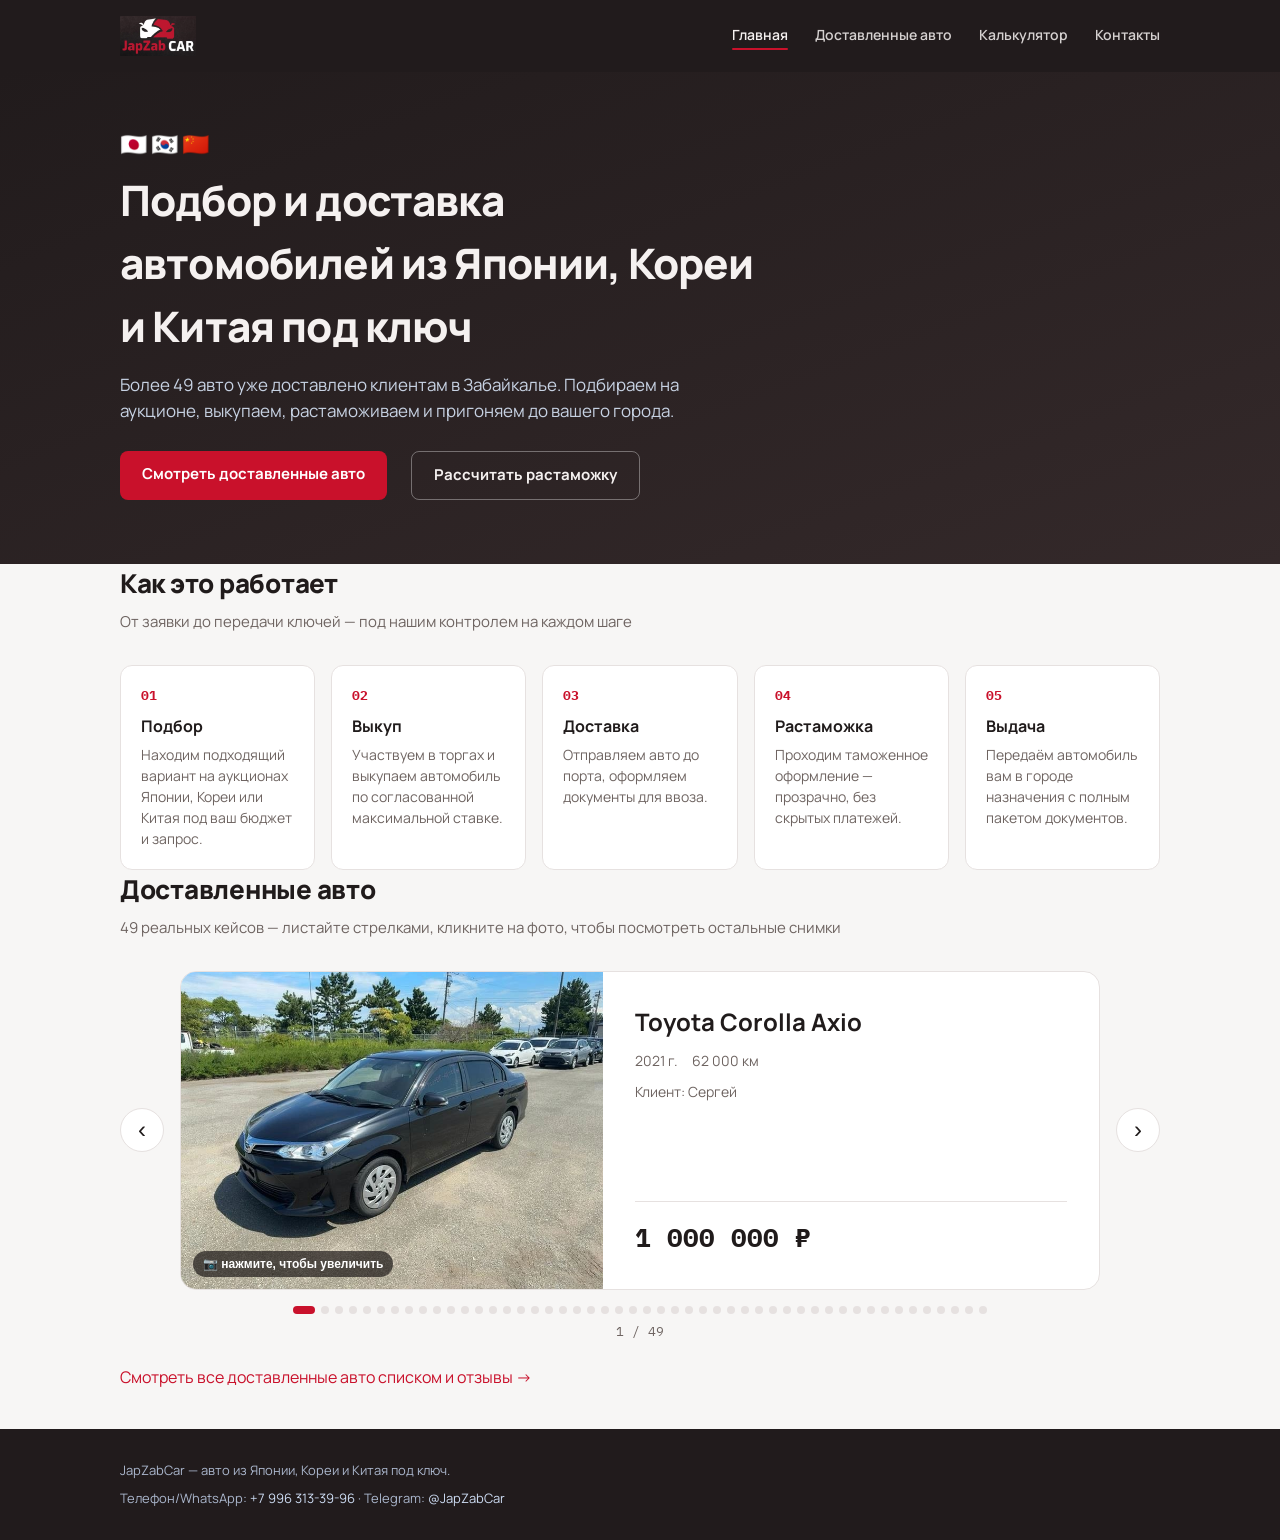
==== index.html @ b4a75158 "Шапка: sticky с тенью при скролле, анимированное подчёркивание пунктов меню Шапка раньше сливалась с" ====
<!DOCTYPE html>
<html lang="ru">
<head>
<meta charset="UTF-8">
<meta name="viewport" content="width=device-width, initial-scale=1.0">
<title>JapZabCar — авто из Японии, Кореи, Китая под ключ</title>
<link rel="preconnect" href="https://fonts.googleapis.com"><link href="https://fonts.googleapis.com/css2?family=Manrope:wght@400;600;700;800&family=IBM+Plex+Mono:wght@500;600&display=swap" rel="stylesheet">
<link rel="icon" href="assets/favicon.png" type="image/png">
<link rel="stylesheet" href="assets/css/style.css">

</head>
<body>
<header class="site">
  <div class="container">
    <a href="index.html" class="logo"><img src="assets/logo.png" alt="JapZabCar"></a>
    <nav class="main">
      <a href="index.html" class="active">Главная</a>
      <a href="portfolio.html" >Доставленные авто</a>
      <a href="calculator.html" >Калькулятор</a>
      <a href="contacts.html" >Контакты</a>
    </nav>
  </div>
</header>


<div class="hero">
  <div class="container">
    <div class="hero-flags">🇯🇵 🇰🇷 🇨🇳</div>
    <h1>Подбор и доставка автомобилей из Японии, Кореи и Китая под ключ</h1>
    <p>Более 49 авто уже доставлено клиентам в Забайкалье. Подбираем на аукционе, выкупаем, растаможиваем и пригоняем до вашего города.</p>
    <div class="cta-row">
      <a class="btn btn-primary" href="portfolio.html">Смотреть доставленные авто</a>
      <a class="btn btn-ghost" href="calculator.html">Рассчитать растаможку</a>
    </div>
  </div>
</div>

<section class="container">
  <h2 class="section-title">Как это работает</h2>
  <p class="section-subtitle">От заявки до передачи ключей — под нашим контролем на каждом шаге</p>
  <div class="steps">
    <div class="step"><div class="num">01</div><h3>Подбор</h3><p>Находим подходящий вариант на аукционах Японии, Кореи или Китая под ваш бюджет и запрос.</p></div>
    <div class="step"><div class="num">02</div><h3>Выкуп</h3><p>Участвуем в торгах и выкупаем автомобиль по согласованной максимальной ставке.</p></div>
    <div class="step"><div class="num">03</div><h3>Доставка</h3><p>Отправляем авто до порта, оформляем документы для ввоза.</p></div>
    <div class="step"><div class="num">04</div><h3>Растаможка</h3><p>Проходим таможенное оформление — прозрачно, без скрытых платежей.</p></div>
    <div class="step"><div class="num">05</div><h3>Выдача</h3><p>Передаём автомобиль вам в городе назначения с полным пакетом документов.</p></div>
  </div>
</section>

<section class="container">
  <h2 class="section-title">Доставленные авто</h2>
  <p class="section-subtitle">49 реальных кейсов — листайте стрелками, кликните на фото, чтобы посмотреть остальные снимки</p>
  <div class="carousel" id="carousel">
    <button type="button" class="carousel-arrow carousel-prev" id="carouselPrev" aria-label="Предыдущий автомобиль">&lsaquo;</button>
    <div class="carousel-track" id="carouselTrack">
      <div class="carousel-slide active" data-index="0">
      <button type="button" class="slide-photo" data-gallery='["assets/photos/JapZabCar_2446.jpg"]'>
        <img src="assets/photos/JapZabCar_2446.jpg" alt="Toyota Corolla Axio" loading="lazy">
        <div class="slide-photo-hint">📷 нажмите, чтобы увеличить</div>
      </button>
      <div class="slide-body">
        <h3>Toyota Corolla Axio</h3>
        <div class="slide-specs"><span>2021 г.</span><span>62 000 км</span></div>
        <div class="slide-client">Клиент: Сергей</div>
        <div class="slide-price">1 000 000 ₽</div>
      </div>
    </div><div class="carousel-slide" data-index="1">
      <button type="button" class="slide-photo" data-gallery='["assets/photos/JapZabCar_2437.jpg"]'>
        <img src="assets/photos/JapZabCar_2437.jpg" alt="Suzuki Jimny" loading="lazy">
        <div class="slide-photo-hint">📷 нажмите, чтобы увеличить</div>
      </button>
      <div class="slide-body">
        <h3>Suzuki Jimny</h3>
        <div class="slide-specs"><span>2023 г.</span><span>9 500 км</span></div>
        <div class="slide-client">Клиент: г. Хилок</div>
        <div class="slide-price">1 950 000 ₽</div>
      </div>
    </div><div class="carousel-slide" data-index="2">
      <button type="button" class="slide-photo" data-gallery='["assets/photos/JapZabCar_2427.jpg"]'>
        <img src="assets/photos/JapZabCar_2427.jpg" alt="Mercedes-Benz GLA" loading="lazy">
        <div class="slide-photo-hint">📷 нажмите, чтобы увеличить</div>
      </button>
      <div class="slide-body">
        <h3>Mercedes-Benz GLA</h3>
        <div class="slide-specs"><span>28 000 км</span><span>1600 см³</span></div>
        <div class="slide-client">Клиент: Нина · г. Чита</div>
        <div class="slide-price">1 330 000 ₽</div>
      </div>
    </div><div class="carousel-slide" data-index="3">
      <button type="button" class="slide-photo" data-gallery='["assets/photos/JapZabCar_2404.jpg"]'>
        <img src="assets/photos/JapZabCar_2404.jpg" alt="Suzuki Jimny" loading="lazy">
        <div class="slide-photo-hint">📷 нажмите, чтобы увеличить</div>
      </button>
      <div class="slide-body">
        <h3>Suzuki Jimny</h3>
        <div class="slide-specs"><span>2023 г.</span><span>17 000 км</span></div>
        <div class="slide-client">Клиент: Александр · г. Чита</div>
        <div class="slide-price">1 230 000 ₽</div>
      </div>
    </div><div class="carousel-slide" data-index="4">
      <button type="button" class="slide-photo" data-gallery='["assets/photos/JapZabCar_2398.jpg"]'>
        <img src="assets/photos/JapZabCar_2398.jpg" alt="Toyota Probox" loading="lazy">
        <div class="slide-photo-hint">📷 нажмите, чтобы увеличить</div>
      </button>
      <div class="slide-body">
        <h3>Toyota Probox</h3>
        <div class="slide-specs"><span>2023 г.</span><span>22 000 км</span></div>
        <div class="slide-client">Клиент: Татьяна · г. Чита</div>
        <div class="slide-price">1 280 000 ₽</div>
      </div>
    </div><div class="carousel-slide" data-index="5">
      <button type="button" class="slide-photo" data-gallery='["assets/photos/JapZabCar_2392.jpg"]'>
        <img src="assets/photos/JapZabCar_2392.jpg" alt="Honda Freed Hybrid" loading="lazy">
        <div class="slide-photo-hint">📷 нажмите, чтобы увеличить</div>
      </button>
      <div class="slide-body">
        <h3>Honda Freed Hybrid</h3>
        <div class="slide-specs"><span>111 000 км</span></div>
        <div class="slide-client">Клиент: Юрий · г. Чита</div>
        <div class="slide-price">830 000 ₽</div>
      </div>
    </div><div class="carousel-slide" data-index="6">
      <button type="button" class="slide-photo" data-gallery='["assets/photos/JapZabCar_2388.jpg"]'>
        <img src="assets/photos/JapZabCar_2388.jpg" alt="Suzuki Jimny" loading="lazy">
        <div class="slide-photo-hint">📷 нажмите, чтобы увеличить</div>
      </button>
      <div class="slide-body">
        <h3>Suzuki Jimny</h3>
        <div class="slide-specs"><span>2018 г.</span><span>38 000 км</span></div>
        <div class="slide-client">Клиент: г. Чита</div>
        <div class="slide-price">1 100 000 ₽</div>
      </div>
    </div><div class="carousel-slide" data-index="7">
      <button type="button" class="slide-photo" data-gallery='["assets/photos/JapZabCar_2382.jpg"]'>
        <img src="assets/photos/JapZabCar_2382.jpg" alt="Honda Freed Spike" loading="lazy">
        <div class="slide-photo-hint">📷 нажмите, чтобы увеличить</div>
      </button>
      <div class="slide-body">
        <h3>Honda Freed Spike</h3>
        <div class="slide-specs"><span>94 000 км</span></div>
        <div class="slide-client">Клиент: Татьяна · г. Чита</div>
        <div class="slide-price">850 000 ₽</div>
      </div>
    </div><div class="carousel-slide" data-index="8">
      <button type="button" class="slide-photo" data-gallery='["assets/photos/JapZabCar_2366.jpg"]'>
        <img src="assets/photos/JapZabCar_2366.jpg" alt="Suzuki Jimny" loading="lazy">
        <div class="slide-photo-hint">📷 нажмите, чтобы увеличить</div>
      </button>
      <div class="slide-body">
        <h3>Suzuki Jimny</h3>
        <div class="slide-specs"><span>2018 г.</span><span>38 000 км</span></div>
        <div class="slide-client">Клиент: г. Чита</div>
        <div class="slide-price">1 100 000 ₽</div>
      </div>
    </div><div class="carousel-slide" data-index="9">
      <button type="button" class="slide-photo" data-gallery='["assets/photos/JapZabCar_2336.jpg"]'>
        <img src="assets/photos/JapZabCar_2336.jpg" alt="Suzuki Jimny" loading="lazy">
        <div class="slide-photo-hint">📷 нажмите, чтобы увеличить</div>
      </button>
      <div class="slide-body">
        <h3>Suzuki Jimny</h3>
        <div class="slide-specs"><span>2010 г.</span><span>65 000 км</span></div>
        <div class="slide-client">Клиент: Максим · г. Чита</div>
        <div class="slide-price">700 000 ₽</div>
      </div>
    </div><div class="carousel-slide" data-index="10">
      <button type="button" class="slide-photo" data-gallery='["assets/photos/JapZabCar_2318.jpg"]'>
        <img src="assets/photos/JapZabCar_2318.jpg" alt="Toyota Passo" loading="lazy">
        <div class="slide-photo-hint">📷 нажмите, чтобы увеличить</div>
      </button>
      <div class="slide-body">
        <h3>Toyota Passo</h3>
        <div class="slide-specs"><span>2022 г.</span><span>4 211 км</span></div>
        <div class="slide-client">Клиент: Алексей · г. Чита</div>
        <div class="slide-price">800 000 ₽</div>
      </div>
    </div><div class="carousel-slide" data-index="11">
      <button type="button" class="slide-photo" data-gallery='["assets/photos/JapZabCar_2289.jpg"]'>
        <img src="assets/photos/JapZabCar_2289.jpg" alt="Suzuki Jimny Sierra" loading="lazy">
        <div class="slide-photo-hint">📷 нажмите, чтобы увеличить</div>
      </button>
      <div class="slide-body">
        <h3>Suzuki Jimny Sierra</h3>
        <div class="slide-specs"><span>2020 г.</span><span>38 000 км</span></div>
        <div class="slide-client">Клиент: Сергей · г. Могоча</div>
        <div class="slide-price">1 630 000 ₽</div>
      </div>
    </div><div class="carousel-slide" data-index="12">
      <button type="button" class="slide-photo" data-gallery='["assets/photos/gallery/JapZabCar_2277_g0.jpg", "assets/photos/gallery/JapZabCar_2277_g1.jpg", "assets/photos/gallery/JapZabCar_2277_g2.jpg", "assets/photos/gallery/JapZabCar_2277_g3.jpg", "assets/photos/gallery/JapZabCar_2277_g4.jpg"]'>
        <img src="assets/photos/gallery/JapZabCar_2277_g0.jpg" alt="Honda WR-V" loading="lazy">
        <div class="slide-photo-hint">📷 5 фото &mdash; нажмите, чтобы посмотреть</div>
      </button>
      <div class="slide-body">
        <h3>Honda WR-V</h3>
        <div class="slide-specs"><span>2024 г.</span><span>18 000 км</span></div>
        <div class="slide-client">Клиент: Яна · г. Чита</div>
        <div class="slide-price">1 780 000 ₽</div>
      </div>
    </div><div class="carousel-slide" data-index="13">
      <button type="button" class="slide-photo" data-gallery='["assets/photos/gallery/JapZabCar_2267_g0.jpg", "assets/photos/gallery/JapZabCar_2267_g1.jpg", "assets/photos/gallery/JapZabCar_2267_g2.jpg", "assets/photos/gallery/JapZabCar_2267_g3.jpg", "assets/photos/gallery/JapZabCar_2267_g4.jpg", "assets/photos/gallery/JapZabCar_2267_g5.jpg"]'>
        <img src="assets/photos/gallery/JapZabCar_2267_g0.jpg" alt="Volkswagen T-Cross" loading="lazy">
        <div class="slide-photo-hint">📷 6 фото &mdash; нажмите, чтобы посмотреть</div>
      </button>
      <div class="slide-body">
        <h3>Volkswagen T-Cross</h3>
        <div class="slide-specs"></div>
        <div class="slide-client">Клиент: Наталья · г. Чита</div>
        <div class="slide-price">1 180 000 ₽</div>
      </div>
    </div><div class="carousel-slide" data-index="14">
      <button type="button" class="slide-photo" data-gallery='["assets/photos/gallery/JapZabCar_2260_g0.jpg", "assets/photos/gallery/JapZabCar_2260_g1.jpg", "assets/photos/gallery/JapZabCar_2260_g2.jpg", "assets/photos/gallery/JapZabCar_2260_g3.jpg", "assets/photos/gallery/JapZabCar_2260_g4.jpg", "assets/photos/gallery/JapZabCar_2260_g5.jpg"]'>
        <img src="assets/photos/gallery/JapZabCar_2260_g0.jpg" alt="Honda Freed" loading="lazy">
        <div class="slide-photo-hint">📷 6 фото &mdash; нажмите, чтобы посмотреть</div>
      </button>
      <div class="slide-body">
        <h3>Honda Freed</h3>
        <div class="slide-specs"><span>105 000 км</span></div>
        <div class="slide-client">Клиент: Валерий · г. Чита</div>
        <div class="slide-price">805 000 ₽</div>
      </div>
    </div><div class="carousel-slide" data-index="15">
      <button type="button" class="slide-photo" data-gallery='["assets/photos/gallery/JapZabCar_2255_g0.jpg", "assets/photos/gallery/JapZabCar_2255_g1.jpg", "assets/photos/gallery/JapZabCar_2255_g2.jpg", "assets/photos/gallery/JapZabCar_2255_g3.jpg", "assets/photos/gallery/JapZabCar_2255_g4.jpg"]'>
        <img src="assets/photos/gallery/JapZabCar_2255_g0.jpg" alt="Honda Freed Hybrid" loading="lazy">
        <div class="slide-photo-hint">📷 5 фото &mdash; нажмите, чтобы посмотреть</div>
      </button>
      <div class="slide-body">
        <h3>Honda Freed Hybrid</h3>
        <div class="slide-specs"><span>78 000 км</span></div>
        <div class="slide-client">Клиент: Фирдавс · г. Чита</div>
        <div class="slide-price">830 000 ₽</div>
      </div>
    </div><div class="carousel-slide" data-index="16">
      <button type="button" class="slide-photo" data-gallery='["assets/photos/JapZabCar_2245.jpg"]'>
        <img src="assets/photos/JapZabCar_2245.jpg" alt="Mercedes-Benz C-Class" loading="lazy">
        <div class="slide-photo-hint">📷 нажмите, чтобы увеличить</div>
      </button>
      <div class="slide-body">
        <h3>Mercedes-Benz C-Class</h3>
        <div class="slide-specs"></div>
        <div class="slide-client">Клиент: Татьяна · г. Чита</div>
        <div class="slide-price">1 700 000 ₽</div>
      </div>
    </div><div class="carousel-slide" data-index="17">
      <button type="button" class="slide-photo" data-gallery='["assets/photos/JapZabCar_2217.jpg"]'>
        <img src="assets/photos/JapZabCar_2217.jpg" alt="Toyota Yaris Cross" loading="lazy">
        <div class="slide-photo-hint">📷 нажмите, чтобы увеличить</div>
      </button>
      <div class="slide-body">
        <h3>Toyota Yaris Cross</h3>
        <div class="slide-specs"><span>48 000 км</span></div>
        <div class="slide-client">Клиент: Роман · г. Нерчинск</div>
        <div class="slide-price">1 385 000 ₽</div>
      </div>
    </div><div class="carousel-slide" data-index="18">
      <button type="button" class="slide-photo" data-gallery='["assets/photos/gallery/JapZabCar_2203_g0.jpg", "assets/photos/gallery/JapZabCar_2203_g1.jpg", "assets/photos/gallery/JapZabCar_2203_g2.jpg", "assets/photos/gallery/JapZabCar_2203_g3.jpg", "assets/photos/gallery/JapZabCar_2203_g4.jpg", "assets/photos/gallery/JapZabCar_2203_g5.jpg", "assets/photos/gallery/JapZabCar_2203_g6.jpg", "assets/photos/gallery/JapZabCar_2203_g7.jpg", "assets/photos/gallery/JapZabCar_2203_g8.jpg", "assets/photos/gallery/JapZabCar_2203_g9.jpg"]'>
        <img src="assets/photos/gallery/JapZabCar_2203_g0.jpg" alt="Nissan AD" loading="lazy">
        <div class="slide-photo-hint">📷 10 фото &mdash; нажмите, чтобы посмотреть</div>
      </button>
      <div class="slide-body">
        <h3>Nissan AD</h3>
        <div class="slide-specs"><span>2007 г.</span><span>39 000 км</span></div>
        <div class="slide-client">Клиент: Татьяна · г. Шерлова Гора</div>
        <div class="slide-price">610 000 ₽</div>
      </div>
    </div><div class="carousel-slide" data-index="19">
      <button type="button" class="slide-photo" data-gallery='["assets/photos/gallery/JapZabCar_2193_g0.jpg", "assets/photos/gallery/JapZabCar_2193_g1.jpg", "assets/photos/gallery/JapZabCar_2193_g2.jpg", "assets/photos/gallery/JapZabCar_2193_g3.jpg", "assets/photos/gallery/JapZabCar_2193_g4.jpg", "assets/photos/gallery/JapZabCar_2193_g5.jpg", "assets/photos/gallery/JapZabCar_2193_g6.jpg", "assets/photos/gallery/JapZabCar_2193_g7.jpg", "assets/photos/gallery/JapZabCar_2193_g8.jpg"]'>
        <img src="assets/photos/gallery/JapZabCar_2193_g0.jpg" alt="Mitsubishi Eclipse Cross" loading="lazy">
        <div class="slide-photo-hint">📷 9 фото &mdash; нажмите, чтобы посмотреть</div>
      </button>
      <div class="slide-body">
        <h3>Mitsubishi Eclipse Cross</h3>
        <div class="slide-specs"><span>2018 г.</span><span>41 000 км</span></div>
        <div class="slide-client">Клиент: Олег · г. Курорт-Дарасун</div>
        <div class="slide-price">2 083 000 ₽</div>
      </div>
    </div><div class="carousel-slide" data-index="20">
      <button type="button" class="slide-photo" data-gallery='["assets/photos/JapZabCar_2186.jpg"]'>
        <img src="assets/photos/JapZabCar_2186.jpg" alt="Toyota Corolla Fielder" loading="lazy">
        <div class="slide-photo-hint">📷 нажмите, чтобы увеличить</div>
      </button>
      <div class="slide-body">
        <h3>Toyota Corolla Fielder</h3>
        <div class="slide-specs"><span>82 000 км</span></div>
        
        <div class="slide-price">805 000 ₽</div>
      </div>
    </div><div class="carousel-slide" data-index="21">
      <button type="button" class="slide-photo" data-gallery='["assets/photos/gallery/JapZabCar_2146_g0.jpg", "assets/photos/gallery/JapZabCar_2146_g1.jpg", "assets/photos/gallery/JapZabCar_2146_g2.jpg", "assets/photos/gallery/JapZabCar_2146_g3.jpg", "assets/photos/gallery/JapZabCar_2146_g4.jpg", "assets/photos/gallery/JapZabCar_2146_g5.jpg", "assets/photos/gallery/JapZabCar_2146_g6.jpg", "assets/photos/gallery/JapZabCar_2146_g7.jpg", "assets/photos/gallery/JapZabCar_2146_g8.jpg"]'>
        <img src="assets/photos/gallery/JapZabCar_2146_g0.jpg" alt="Suzuki Jimny Sierra" loading="lazy">
        <div class="slide-photo-hint">📷 9 фото &mdash; нажмите, чтобы посмотреть</div>
      </button>
      <div class="slide-body">
        <h3>Suzuki Jimny Sierra</h3>
        <div class="slide-specs"><span>2023 г.</span><span>26 000 км</span></div>
        <div class="slide-client">Клиент: Виталий · г. Чита</div>
        <div class="slide-price">1 668 000 ₽</div>
      </div>
    </div><div class="carousel-slide" data-index="22">
      <button type="button" class="slide-photo" data-gallery='["assets/photos/gallery/JapZabCar_2138_g0.jpg", "assets/photos/gallery/JapZabCar_2138_g1.jpg", "assets/photos/gallery/JapZabCar_2138_g2.jpg", "assets/photos/gallery/JapZabCar_2138_g3.jpg", "assets/photos/gallery/JapZabCar_2138_g4.jpg", "assets/photos/gallery/JapZabCar_2138_g5.jpg", "assets/photos/gallery/JapZabCar_2138_g6.jpg"]'>
        <img src="assets/photos/gallery/JapZabCar_2138_g0.jpg" alt="Honda Vezel" loading="lazy">
        <div class="slide-photo-hint">📷 7 фото &mdash; нажмите, чтобы посмотреть</div>
      </button>
      <div class="slide-body">
        <h3>Honda Vezel</h3>
        <div class="slide-specs"><span>2022 г.</span><span>65 000 км</span></div>
        <div class="slide-client">Клиент: Мария · г. Чита</div>
        <div class="slide-price">1 720 000 ₽</div>
      </div>
    </div><div class="carousel-slide" data-index="23">
      <button type="button" class="slide-photo" data-gallery='["assets/photos/JapZabCar_2097.jpg"]'>
        <img src="assets/photos/JapZabCar_2097.jpg" alt="Toyota Passo" loading="lazy">
        <div class="slide-photo-hint">📷 нажмите, чтобы увеличить</div>
      </button>
      <div class="slide-body">
        <h3>Toyota Passo</h3>
        <div class="slide-specs"><span>2013 г.</span><span>115 000 км</span></div>
        <div class="slide-client">Клиент: Василий · г. Чита</div>
        <div class="slide-price">490 000 ₽</div>
      </div>
    </div><div class="carousel-slide" data-index="24">
      <button type="button" class="slide-photo" data-gallery='["assets/photos/JapZabCar_2056.jpg"]'>
        <img src="assets/photos/JapZabCar_2056.jpg" alt="Toyota Yaris" loading="lazy">
        <div class="slide-photo-hint">📷 нажмите, чтобы увеличить</div>
      </button>
      <div class="slide-body">
        <h3>Toyota Yaris</h3>
        <div class="slide-specs"><span>2021 г.</span><span>10 000 км</span></div>
        <div class="slide-client">Клиент: Надежда</div>
        <div class="slide-price">890 000 ₽</div>
      </div>
    </div><div class="carousel-slide" data-index="25">
      <button type="button" class="slide-photo" data-gallery='["assets/photos/JapZabCar_2048.jpg"]'>
        <img src="assets/photos/JapZabCar_2048.jpg" alt="Suzuki Jimny" loading="lazy">
        <div class="slide-photo-hint">📷 нажмите, чтобы увеличить</div>
      </button>
      <div class="slide-body">
        <h3>Suzuki Jimny</h3>
        <div class="slide-specs"><span>2007 г.</span><span>115 000 км</span></div>
        <div class="slide-client">Клиент: Фёдор</div>
        <div class="slide-price">530 000 ₽</div>
      </div>
    </div><div class="carousel-slide" data-index="26">
      <button type="button" class="slide-photo" data-gallery='["assets/photos/JapZabCar_2029.jpg"]'>
        <img src="assets/photos/JapZabCar_2029.jpg" alt="Honda Freed Hybrid" loading="lazy">
        <div class="slide-photo-hint">📷 нажмите, чтобы увеличить</div>
      </button>
      <div class="slide-body">
        <h3>Honda Freed Hybrid</h3>
        <div class="slide-specs"><span>2013 г.</span><span>88 000 км</span></div>
        <div class="slide-client">Клиент: Мурод · г. Чита</div>
        <div class="slide-price">781 000 ₽</div>
      </div>
    </div><div class="carousel-slide" data-index="27">
      <button type="button" class="slide-photo" data-gallery='["assets/photos/JapZabCar_1983.jpg"]'>
        <img src="assets/photos/JapZabCar_1983.jpg" alt="Toyota Probox" loading="lazy">
        <div class="slide-photo-hint">📷 нажмите, чтобы увеличить</div>
      </button>
      <div class="slide-body">
        <h3>Toyota Probox</h3>
        <div class="slide-specs"><span>2023 г.</span><span>46 000 км</span></div>
        <div class="slide-client">Клиент: Татьяна · г. Чита</div>
        <div class="slide-price">1 300 000 ₽</div>
      </div>
    </div><div class="carousel-slide" data-index="28">
      <button type="button" class="slide-photo" data-gallery='["assets/photos/JapZabCar_1885.jpg"]'>
        <img src="assets/photos/JapZabCar_1885.jpg" alt="Mitsubishi Pajero Mini" loading="lazy">
        <div class="slide-photo-hint">📷 нажмите, чтобы увеличить</div>
      </button>
      <div class="slide-body">
        <h3>Mitsubishi Pajero Mini</h3>
        <div class="slide-specs"><span>2011 г.</span><span>85 000 км</span></div>
        <div class="slide-client">Клиент: Павел · г. Чита</div>
        <div class="slide-price">495 000 ₽</div>
      </div>
    </div><div class="carousel-slide" data-index="29">
      <button type="button" class="slide-photo" data-gallery='["assets/photos/gallery/JapZabCar_1876_g0.jpg", "assets/photos/gallery/JapZabCar_1876_g1.jpg", "assets/photos/gallery/JapZabCar_1876_g2.jpg", "assets/photos/gallery/JapZabCar_1876_g3.jpg", "assets/photos/gallery/JapZabCar_1876_g4.jpg", "assets/photos/gallery/JapZabCar_1876_g5.jpg", "assets/photos/gallery/JapZabCar_1876_g6.jpg"]'>
        <img src="assets/photos/gallery/JapZabCar_1876_g0.jpg" alt="Toyota Yaris Cross" loading="lazy">
        <div class="slide-photo-hint">📷 7 фото &mdash; нажмите, чтобы посмотреть</div>
      </button>
      <div class="slide-body">
        <h3>Toyota Yaris Cross</h3>
        <div class="slide-specs"><span>43 000 км</span></div>
        <div class="slide-client">Клиент: Виталий · г. Чита</div>
        <div class="slide-price">1 560 000 ₽</div>
      </div>
    </div><div class="carousel-slide" data-index="30">
      <button type="button" class="slide-photo" data-gallery='["assets/photos/gallery/JapZabCar_1829_g0.jpg", "assets/photos/gallery/JapZabCar_1829_g1.jpg", "assets/photos/gallery/JapZabCar_1829_g2.jpg", "assets/photos/gallery/JapZabCar_1829_g3.jpg", "assets/photos/gallery/JapZabCar_1829_g4.jpg"]'>
        <img src="assets/photos/gallery/JapZabCar_1829_g0.jpg" alt="Suzuki Jimny" loading="lazy">
        <div class="slide-photo-hint">📷 5 фото &mdash; нажмите, чтобы посмотреть</div>
      </button>
      <div class="slide-body">
        <h3>Suzuki Jimny</h3>
        <div class="slide-specs"><span>2007 г.</span><span>186 000 км</span></div>
        <div class="slide-client">Клиент: Александр</div>
        <div class="slide-price">400 000 ₽</div>
      </div>
    </div><div class="carousel-slide" data-index="31">
      <button type="button" class="slide-photo" data-gallery='["assets/photos/JapZabCar_1792.jpg"]'>
        <img src="assets/photos/JapZabCar_1792.jpg" alt="Honda Vezel" loading="lazy">
        <div class="slide-photo-hint">📷 нажмите, чтобы увеличить</div>
      </button>
      <div class="slide-body">
        <h3>Honda Vezel</h3>
        <div class="slide-specs"><span>75 000 км</span><span>1500 см³</span></div>
        <div class="slide-client">Клиент: Анастасия</div>
        <div class="slide-price">1 200 000 ₽</div>
      </div>
    </div><div class="carousel-slide" data-index="32">
      <button type="button" class="slide-photo" data-gallery='["assets/photos/JapZabCar_1782.jpg"]'>
        <img src="assets/photos/JapZabCar_1782.jpg" alt="Honda Freed" loading="lazy">
        <div class="slide-photo-hint">📷 нажмите, чтобы увеличить</div>
      </button>
      <div class="slide-body">
        <h3>Honda Freed</h3>
        <div class="slide-specs"><span>2012 г.</span><span>75 000 км</span><span>15 см³</span></div>
        <div class="slide-client">Клиент: Николай</div>
        <div class="slide-price">790 000 ₽</div>
      </div>
    </div><div class="carousel-slide" data-index="33">
      <button type="button" class="slide-photo" data-gallery='["assets/photos/JapZabCar_1753.jpg"]'>
        <img src="assets/photos/JapZabCar_1753.jpg" alt="Toyota Yaris" loading="lazy">
        <div class="slide-photo-hint">📷 нажмите, чтобы увеличить</div>
      </button>
      <div class="slide-body">
        <h3>Toyota Yaris</h3>
        <div class="slide-specs"><span>39 000 км</span><span>1500 см³</span></div>
        <div class="slide-client">Клиент: Марина · г. Чита</div>
        <div class="slide-price">1 145 000 ₽</div>
      </div>
    </div><div class="carousel-slide" data-index="34">
      <button type="button" class="slide-photo" data-gallery='["assets/photos/JapZabCar_1741.jpg"]'>
        <img src="assets/photos/JapZabCar_1741.jpg" alt="Mazda CX-3" loading="lazy">
        <div class="slide-photo-hint">📷 нажмите, чтобы увеличить</div>
      </button>
      <div class="slide-body">
        <h3>Mazda CX-3</h3>
        <div class="slide-specs"><span>4 287 км</span></div>
        <div class="slide-client">Клиент: г. Чита</div>
        <div class="slide-price">1 482 000 ₽</div>
      </div>
    </div><div class="carousel-slide" data-index="35">
      <button type="button" class="slide-photo" data-gallery='["assets/photos/gallery/JapZabCar_1723_g0.jpg", "assets/photos/gallery/JapZabCar_1723_g1.jpg", "assets/photos/gallery/JapZabCar_1723_g2.jpg", "assets/photos/gallery/JapZabCar_1723_g3.jpg", "assets/photos/gallery/JapZabCar_1723_g4.jpg", "assets/photos/gallery/JapZabCar_1723_g5.jpg", "assets/photos/gallery/JapZabCar_1723_g6.jpg", "assets/photos/gallery/JapZabCar_1723_g7.jpg", "assets/photos/gallery/JapZabCar_1723_g8.jpg", "assets/photos/gallery/JapZabCar_1723_g9.jpg"]'>
        <img src="assets/photos/gallery/JapZabCar_1723_g0.jpg" alt="Honda Fit" loading="lazy">
        <div class="slide-photo-hint">📷 10 фото &mdash; нажмите, чтобы посмотреть</div>
      </button>
      <div class="slide-body">
        <h3>Honda Fit</h3>
        <div class="slide-specs"><span>79 000 км</span><span>1300 см³</span></div>
        <div class="slide-client">Клиент: Андрей · г. Могоча</div>
        <div class="slide-price">785 000 ₽</div>
      </div>
    </div><div class="carousel-slide" data-index="36">
      <button type="button" class="slide-photo" data-gallery='["assets/photos/gallery/JapZabCar_1714_g0.jpg", "assets/photos/gallery/JapZabCar_1714_g1.jpg", "assets/photos/gallery/JapZabCar_1714_g2.jpg", "assets/photos/gallery/JapZabCar_1714_g3.jpg", "assets/photos/gallery/JapZabCar_1714_g4.jpg", "assets/photos/gallery/JapZabCar_1714_g5.jpg", "assets/photos/gallery/JapZabCar_1714_g6.jpg", "assets/photos/gallery/JapZabCar_1714_g7.jpg"]'>
        <img src="assets/photos/gallery/JapZabCar_1714_g0.jpg" alt="Honda Fit" loading="lazy">
        <div class="slide-photo-hint">📷 8 фото &mdash; нажмите, чтобы посмотреть</div>
      </button>
      <div class="slide-body">
        <h3>Honda Fit</h3>
        <div class="slide-specs"><span>43 500 км</span><span>1300 см³</span></div>
        <div class="slide-client">Клиент: Антон · г. Курорт-Дарасун</div>
        <div class="slide-price">860 000 ₽</div>
      </div>
    </div><div class="carousel-slide" data-index="37">
      <button type="button" class="slide-photo" data-gallery='["assets/photos/JapZabCar_1630.jpg"]'>
        <img src="assets/photos/JapZabCar_1630.jpg" alt="Honda Vezel" loading="lazy">
        <div class="slide-photo-hint">📷 нажмите, чтобы увеличить</div>
      </button>
      <div class="slide-body">
        <h3>Honda Vezel</h3>
        <div class="slide-specs"><span>123 000 км</span><span>1500 см³</span></div>
        <div class="slide-client">Клиент: Игорь</div>
        <div class="slide-price">1 200 000 ₽</div>
      </div>
    </div><div class="carousel-slide" data-index="38">
      <button type="button" class="slide-photo" data-gallery='["assets/photos/JapZabCar_1588.jpg"]'>
        <img src="assets/photos/JapZabCar_1588.jpg" alt="Toyota Passo" loading="lazy">
        <div class="slide-photo-hint">📷 нажмите, чтобы увеличить</div>
      </button>
      <div class="slide-body">
        <h3>Toyota Passo</h3>
        <div class="slide-specs"><span>2014 г.</span><span>96 000 км</span><span>1000 см³</span></div>
        <div class="slide-client">Клиент: Олеся</div>
        <div class="slide-price">565 000 ₽</div>
      </div>
    </div><div class="carousel-slide" data-index="39">
      <button type="button" class="slide-photo" data-gallery='["assets/photos/gallery/JapZabCar_1548_g0.jpg", "assets/photos/gallery/JapZabCar_1548_g1.jpg", "assets/photos/gallery/JapZabCar_1548_g2.jpg", "assets/photos/gallery/JapZabCar_1548_g3.jpg", "assets/photos/gallery/JapZabCar_1548_g4.jpg", "assets/photos/gallery/JapZabCar_1548_g5.jpg"]'>
        <img src="assets/photos/gallery/JapZabCar_1548_g0.jpg" alt="Suzuki Jimny" loading="lazy">
        <div class="slide-photo-hint">📷 6 фото &mdash; нажмите, чтобы посмотреть</div>
      </button>
      <div class="slide-body">
        <h3>Suzuki Jimny</h3>
        <div class="slide-specs"><span>16 000 км</span><span>700 см³</span></div>
        <div class="slide-client">Клиент: Алексей</div>
        <div class="slide-price">1 140 000 ₽</div>
      </div>
    </div><div class="carousel-slide" data-index="40">
      <button type="button" class="slide-photo" data-gallery='["assets/photos/JapZabCar_1480.jpg"]'>
        <img src="assets/photos/JapZabCar_1480.jpg" alt="Honda Stream" loading="lazy">
        <div class="slide-photo-hint">📷 нажмите, чтобы увеличить</div>
      </button>
      <div class="slide-body">
        <h3>Honda Stream</h3>
        <div class="slide-specs"><span>62 000 км</span><span>1800 см³</span></div>
        <div class="slide-client">Клиент: Михаил</div>
        <div class="slide-price">800 000 ₽</div>
      </div>
    </div><div class="carousel-slide" data-index="41">
      <button type="button" class="slide-photo" data-gallery='["assets/photos/JapZabCar_1189.jpg"]'>
        <img src="assets/photos/JapZabCar_1189.jpg" alt="Mercedes-Benz CLA" loading="lazy">
        <div class="slide-photo-hint">📷 нажмите, чтобы увеличить</div>
      </button>
      <div class="slide-body">
        <h3>Mercedes-Benz CLA</h3>
        <div class="slide-specs"><span>47 000 км</span><span>1600 см³</span></div>
        <div class="slide-client">Клиент: Евгений · г. Чита</div>
        <div class="slide-price">1 409 000 ₽</div>
      </div>
    </div><div class="carousel-slide" data-index="42">
      <button type="button" class="slide-photo" data-gallery='["assets/photos/JapZabCar_1179.jpg"]'>
        <img src="assets/photos/JapZabCar_1179.jpg" alt="Honda Vezel" loading="lazy">
        <div class="slide-photo-hint">📷 нажмите, чтобы увеличить</div>
      </button>
      <div class="slide-body">
        <h3>Honda Vezel</h3>
        <div class="slide-specs"><span>45 000 км</span><span>1500 см³</span></div>
        <div class="slide-client">Клиент: Владимир · г. Нерчинск</div>
        <div class="slide-price">1 515 000 ₽</div>
      </div>
    </div><div class="carousel-slide" data-index="43">
      <button type="button" class="slide-photo" data-gallery='["assets/photos/JapZabCar_1015.jpg"]'>
        <img src="assets/photos/JapZabCar_1015.jpg" alt="Toyota C-HR" loading="lazy">
        <div class="slide-photo-hint">📷 нажмите, чтобы увеличить</div>
      </button>
      <div class="slide-body">
        <h3>Toyota C-HR</h3>
        <div class="slide-specs"><span>14 000 км</span><span>1200 см³</span></div>
        <div class="slide-client">Клиент: г. Нерчинск</div>
        <div class="slide-price">1 468 000 ₽</div>
      </div>
    </div><div class="carousel-slide" data-index="44">
      <button type="button" class="slide-photo" data-gallery='["assets/photos/JapZabCar_932.jpg"]'>
        <img src="assets/photos/JapZabCar_932.jpg" alt="Mercedes-Benz CLA 180" loading="lazy">
        <div class="slide-photo-hint">📷 нажмите, чтобы увеличить</div>
      </button>
      <div class="slide-body">
        <h3>Mercedes-Benz CLA 180</h3>
        <div class="slide-specs"><span>2017 г.</span><span>70 км</span></div>
        <div class="slide-client">Клиент: Мария</div>
        <div class="slide-price">1 197 000 ₽</div>
      </div>
    </div><div class="carousel-slide" data-index="45">
      <button type="button" class="slide-photo" data-gallery='["assets/photos/JapZabCar_362.jpg"]'>
        <img src="assets/photos/JapZabCar_362.jpg" alt="Toyota Raize" loading="lazy">
        <div class="slide-photo-hint">📷 нажмите, чтобы увеличить</div>
      </button>
      <div class="slide-body">
        <h3>Toyota Raize</h3>
        <div class="slide-specs"><span>18 000 км</span><span>1000 см³</span></div>
        <div class="slide-client">Клиент: Светлана</div>
        <div class="slide-price">1 280 000 ₽</div>
      </div>
    </div><div class="carousel-slide" data-index="46">
      <button type="button" class="slide-photo" data-gallery='["assets/photos/gallery/JapZabCar_230_g0.jpg", "assets/photos/gallery/JapZabCar_230_g1.jpg", "assets/photos/gallery/JapZabCar_230_g2.jpg", "assets/photos/gallery/JapZabCar_230_g3.jpg"]'>
        <img src="assets/photos/gallery/JapZabCar_230_g0.jpg" alt="Mitsubishi EK Wagon" loading="lazy">
        <div class="slide-photo-hint">📷 4 фото &mdash; нажмите, чтобы посмотреть</div>
      </button>
      <div class="slide-body">
        <h3>Mitsubishi EK Wagon</h3>
        <div class="slide-specs"></div>
        <div class="slide-client">Клиент: Дарья · г. Чита</div>
        <div class="slide-price">441 000 ₽</div>
      </div>
    </div><div class="carousel-slide" data-index="47">
      <button type="button" class="slide-photo" data-gallery='["assets/photos/JapZabCar_222.jpg"]'>
        <img src="assets/photos/JapZabCar_222.jpg" alt="Suzuki Wagon R" loading="lazy">
        <div class="slide-photo-hint">📷 нажмите, чтобы увеличить</div>
      </button>
      <div class="slide-body">
        <h3>Suzuki Wagon R</h3>
        <div class="slide-specs"><span>2010 г.</span><span>70 км</span></div>
        <div class="slide-client">Клиент: Нина · г. Чита</div>
        <div class="slide-price">410 000 ₽</div>
      </div>
    </div><div class="carousel-slide" data-index="48">
      <button type="button" class="slide-photo" data-gallery='["assets/photos/JapZabCar_215.jpg"]'>
        <img src="assets/photos/JapZabCar_215.jpg" alt="Toyota Ist" loading="lazy">
        <div class="slide-photo-hint">📷 нажмите, чтобы увеличить</div>
      </button>
      <div class="slide-body">
        <h3>Toyota Ist</h3>
        <div class="slide-specs"><span>2016 г.</span><span>80 км</span></div>
        <div class="slide-client">Клиент: Сергей · г. Шилка</div>
        <div class="slide-price">1 037 000 ₽</div>
      </div>
    </div>
    </div>
    <button type="button" class="carousel-arrow carousel-next" id="carouselNext" aria-label="Следующий автомобиль">&rsaquo;</button>
  </div>
  <div class="carousel-dots" id="carouselDots"></div>
  <div class="carousel-counter" id="carouselCounter"></div>
  <p style="margin-top:24px;"><a href="portfolio.html">Смотреть все доставленные авто списком и отзывы &rarr;</a></p>
</section>

<div class="lightbox" id="lightbox" hidden>
  <button type="button" class="lightbox-close" id="lightboxClose" aria-label="Закрыть">&times;</button>
  <button type="button" class="lightbox-arrow lightbox-prev" id="lightboxPrev" aria-label="Предыдущее фото">&lsaquo;</button>
  <img class="lightbox-img" id="lightboxImg" src="" alt="">
  <button type="button" class="lightbox-arrow lightbox-next" id="lightboxNext" aria-label="Следующее фото">&rsaquo;</button>
  <div class="lightbox-counter" id="lightboxCounter"></div>
</div>

<footer class="site">
  <div class="container">
    <div>JapZabCar &mdash; авто из Японии, Кореи и Китая под ключ.</div>
    <div style="margin-top:8px;">Телефон/WhatsApp: <a href="https://wa.me/79963133996">+7 996 313-39-96</a> &middot; Telegram: <a href="https://t.me/JapZabCar">@JapZabCar</a></div>
  </div>
</footer>

<script src="assets/js/header.js" defer></script>
<script src="assets/js/reveal.js" defer></script>
<script src="assets/js/carousel.js" defer></script>
</body>
</html>
---- assets/css/style.css ----
:root {
  --bg: #f7f6f5;
  --surface: #ffffff;
  --border: #e6e1e0;
  --text: #201b1b;
  --muted: #6e6461;
  --accent: #c9112b;
  --accent-dark: #970d21;
  --accent-text: #ffffff;
  --header-bg: #211b1c;
  --header-bg-2: #34292a;
  --header-text: #f5f1f0;
}

* { box-sizing: border-box; }

body {
  margin: 0;
  background: var(--bg);
  color: var(--text);
  font-family: "Manrope", system-ui, -apple-system, sans-serif;
  line-height: 1.5;
}

.mono { font-family: "IBM Plex Mono", ui-monospace, monospace; font-variant-numeric: tabular-nums; }

a { color: var(--accent); text-decoration: none; }
a:hover { text-decoration: underline; }

.container { max-width: 1080px; margin: 0 auto; padding: 0 20px; }

/* Header */
header.site {
  position: sticky;
  top: 0;
  z-index: 500;
  background: var(--header-bg);
  color: var(--header-text);
  box-shadow: 0 0 0 rgba(10, 8, 8, 0);
  transition: box-shadow 0.25s ease;
}
header.site.scrolled {
  box-shadow: 0 8px 24px -14px rgba(10, 8, 8, 0.55);
}
header.site .container {
  display: flex;
  align-items: center;
  justify-content: space-between;
  padding: 16px 20px;
  flex-wrap: wrap;
  gap: 12px;
}
.logo {
  display: flex;
  align-items: center;
}
.logo img { height: 40px; width: auto; display: block; }
nav.main a {
  position: relative;
  display: inline-block;
  color: var(--header-text);
  margin-left: 24px;
  padding-bottom: 5px;
  font-size: 14px;
  font-weight: 600;
  opacity: 0.85;
}
nav.main a::after {
  content: "";
  position: absolute;
  left: 0;
  right: 0;
  bottom: 0;
  height: 2px;
  background: var(--accent);
  border-radius: 2px;
  transform: scaleX(0);
  transform-origin: left;
  transition: transform 0.25s ease;
}
nav.main a:hover { opacity: 1; text-decoration: none; }
nav.main a:hover::after,
nav.main a.active::after { transform: scaleX(1); }
nav.main a.active { opacity: 1; }
@media (max-width: 640px) {
  nav.main { width: 100%; display: flex; justify-content: space-between; }
  nav.main a { margin-left: 0; }
}
@media (prefers-reduced-motion: reduce) {
  nav.main a::after { transition: none; }
  header.site { transition: none; }
}

/* Hero */
.hero {
  background: linear-gradient(160deg, var(--header-bg), var(--header-bg-2));
  color: var(--header-text);
  padding: 56px 0 64px;
}
.hero h1 {
  font-size: clamp(28px, 4vw, 42px);
  font-weight: 800;
  letter-spacing: -0.02em;
  margin: 0 0 14px;
  max-width: 640px;
}
.hero p {
  font-size: 17px;
  color: #c7d2e3;
  max-width: 560px;
  margin: 0 0 28px;
}
.hero-flags { font-size: 22px; margin-bottom: 8px; }

/* Hero load-in (plays once on page load, not scroll-triggered) */
.hero-flags, .hero h1, .hero p, .hero .cta-row {
  animation: heroIn 0.6s ease both;
}
.hero-flags { animation-delay: 0s; }
.hero h1 { animation-delay: 0.08s; }
.hero p { animation-delay: 0.16s; }
.hero .cta-row { animation-delay: 0.24s; }
@keyframes heroIn {
  from { opacity: 0; transform: translateY(10px); }
  to { opacity: 1; transform: translateY(0); }
}

/* Scroll-reveal (see assets/js/reveal.js) */
.reveal {
  opacity: 0;
  transform: translateY(18px);
  transition: opacity 0.5s ease, transform 0.5s ease;
}
.reveal.visible { opacity: 1; transform: translateY(0); }

@media (prefers-reduced-motion: reduce) {
  .hero-flags, .hero h1, .hero p, .hero .cta-row { animation: none; }
  .reveal { transition: none; opacity: 1; transform: none; }
}
.btn {
  display: inline-block;
  padding: 12px 22px;
  border-radius: 8px;
  font-weight: 700;
  font-size: 15px;
  cursor: pointer;
  border: none;
}
.btn-primary { background: var(--accent); color: var(--accent-text); }
.btn-primary:hover { background: var(--accent-dark); text-decoration: none; }
.btn-ghost { background: transparent; color: var(--header-text); border: 1px solid rgba(255,255,255,0.35); margin-left: 12px; }
.btn-ghost:hover { background: rgba(255,255,255,0.08); text-decoration: none; }

/* Sections */
section { padding: 48px 0; }
.section-title {
  font-size: 26px;
  font-weight: 800;
  letter-spacing: -0.01em;
  margin: 0 0 8px;
}
.section-subtitle { color: var(--muted); margin: 0 0 32px; font-size: 15px; }

/* Steps */
.steps { display: grid; grid-template-columns: repeat(auto-fit, minmax(160px, 1fr)); gap: 16px; }
.step {
  background: var(--surface);
  border: 1px solid var(--border);
  border-radius: 12px;
  padding: 20px;
}
.step .num {
  font-family: "IBM Plex Mono", monospace;
  color: var(--accent);
  font-weight: 700;
  font-size: 13px;
  margin-bottom: 8px;
}
.step h3 { margin: 0 0 6px; font-size: 16px; }
.step p { margin: 0; color: var(--muted); font-size: 14px; }

/* Cards grid (portfolio) */
.cards-grid {
  display: grid;
  grid-template-columns: repeat(auto-fill, minmax(260px, 1fr));
  gap: 20px;
}
.card {
  background: var(--surface);
  border: 1px solid var(--border);
  border-radius: 12px;
  overflow: hidden;
  display: flex;
  flex-direction: column;
  transition: transform 0.25s ease, box-shadow 0.25s ease;
}
.card:hover {
  transform: translateY(-4px);
  box-shadow: 0 12px 24px -12px rgba(20, 32, 58, 0.25);
}
.card img {
  width: 100%;
  height: 180px;
  object-fit: cover;
  background: #dde2e8;
  display: block;
}
.card-body { padding: 16px; display: flex; flex-direction: column; gap: 6px; flex: 1; }
.card-body h3 { margin: 0; font-size: 16px; }
.card-specs { font-size: 13px; color: var(--muted); display: flex; flex-wrap: wrap; gap: 6px 10px; }
.card-price {
  margin-top: auto;
  padding-top: 10px;
  border-top: 1px solid var(--border);
  font-weight: 800;
  font-size: 17px;
  font-family: "IBM Plex Mono", monospace;
}
.card-client { font-size: 13px; color: var(--muted); }

/* Reviews */
.reviews-grid { display: grid; grid-template-columns: repeat(auto-fill, minmax(280px, 1fr)); gap: 18px; }
.review {
  background: var(--surface);
  border: 1px solid var(--border);
  border-radius: 12px;
  padding: 18px;
  font-size: 14px;
}
.review p { margin: 0 0 10px; color: var(--text); }
.review .review-date { color: var(--muted); font-size: 12px; }

/* Footer */
footer.site {
  background: var(--header-bg);
  color: #aab6cc;
  padding: 32px 0;
  font-size: 13px;
  margin-top: 40px;
}
footer.site a { color: #cddcf3; }

/* Buttons row */
.cta-row { display: flex; flex-wrap: wrap; gap: 12px; }

/* Contact / form */
.contact-box {
  background: var(--surface);
  border: 1px solid var(--border);
  border-radius: 12px;
  padding: 24px;
  max-width: 480px;
}
.contact-box label { display: block; font-weight: 700; font-size: 12px; text-transform: uppercase; letter-spacing: 0.04em; color: var(--muted); margin-top: 14px; }
.contact-box label:first-child { margin-top: 0; }
.contact-box input, .contact-box textarea {
  width: 100%; padding: 10px 12px; margin-top: 6px; font-size: 15px;
  border: 1px solid var(--border); border-radius: 8px; font-family: inherit; background: var(--bg); color: var(--text);
}
.contact-status { font-size: 13px; margin-top: 12px; color: var(--muted); }

.badge {
  display: inline-block; background: #fbe2e6; color: var(--accent-dark);
  border-radius: 999px; padding: 3px 10px; font-size: 12px; font-weight: 700;
}

/* Carousel (homepage delivered-cars) */
.carousel { display: flex; align-items: center; gap: 16px; }
.carousel-track { flex: 1; min-width: 0; overflow: hidden; }

.carousel-slide { display: none; }
.carousel-slide.active {
  display: flex;
  background: var(--surface);
  border: 1px solid var(--border);
  border-radius: 16px;
  overflow: hidden;
}
.carousel-slide.active.dir-next { animation: slideInRight 0.32s ease; }
.carousel-slide.active.dir-prev { animation: slideInLeft 0.32s ease; }
@keyframes slideInRight {
  from { opacity: 0; transform: translateX(28px); }
  to { opacity: 1; transform: translateX(0); }
}
@keyframes slideInLeft {
  from { opacity: 0; transform: translateX(-28px); }
  to { opacity: 1; transform: translateX(0); }
}
@media (max-width: 720px) {
  .carousel-slide.active { flex-direction: column; }
}

.slide-photo {
  position: relative;
  flex: 0 0 46%;
  border: none;
  padding: 0;
  margin: 0;
  background: #dde2e8;
  cursor: zoom-in;
  display: block;
}
.slide-photo img { width: 100%; height: 100%; min-height: 300px; object-fit: cover; display: block; transition: transform 0.35s ease; }
.slide-photo:hover img { transform: scale(1.035); }
@media (max-width: 720px) {
  .slide-photo { flex: 0 0 auto; }
  .slide-photo img { min-height: 220px; }
}

.slide-photo-hint {
  position: absolute;
  left: 12px;
  bottom: 12px;
  background: rgba(20, 16, 16, 0.65);
  color: #fff;
  font-size: 12px;
  font-weight: 600;
  padding: 6px 10px;
  border-radius: 999px;
}

.slide-body { flex: 1; padding: 32px; display: flex; flex-direction: column; gap: 10px; justify-content: center; }
.slide-body h3 { margin: 0; font-size: 24px; }
.slide-specs { font-size: 14px; color: var(--muted); display: flex; flex-wrap: wrap; gap: 8px 14px; }
.slide-client { font-size: 14px; color: var(--muted); }
.slide-price {
  margin-top: auto; padding-top: 16px; border-top: 1px solid var(--border);
  font-weight: 800; font-size: 26px; font-family: "IBM Plex Mono", monospace;
}
@media (max-width: 720px) {
  .slide-body { padding: 22px; }
  .slide-body h3 { font-size: 20px; }
  .slide-price { font-size: 22px; }
}

.carousel-arrow {
  flex: 0 0 auto;
  width: 44px; height: 44px;
  border-radius: 50%;
  border: 1px solid var(--border);
  background: var(--surface);
  color: var(--text);
  font-size: 24px;
  line-height: 1;
  cursor: pointer;
  display: flex; align-items: center; justify-content: center;
  transition: background 0.2s ease, color 0.2s ease, border-color 0.2s ease, transform 0.15s ease;
}
.carousel-arrow:hover { background: var(--accent); color: var(--accent-text); border-color: var(--accent); }
.carousel-arrow:active { transform: scale(0.92); }
@media (max-width: 640px) {
  .carousel { gap: 8px; }
  .carousel-arrow { width: 34px; height: 34px; font-size: 18px; }
}

.carousel-dots {
  display: flex; gap: 6px;
  justify-content: center;
  overflow-x: auto;
  padding: 16px 4px 4px;
  scrollbar-width: none;
}
.carousel-dots::-webkit-scrollbar { display: none; }
.carousel-dot {
  flex: 0 0 auto; width: 8px; height: 8px; border-radius: 50%;
  border: none; background: var(--border); padding: 0; cursor: pointer;
}
.carousel-dot.active { background: var(--accent); width: 22px; border-radius: 5px; transition: width 0.2s ease; }

.carousel-counter {
  text-align: center; font-size: 13px; color: var(--muted); margin-top: 4px;
  font-family: "IBM Plex Mono", monospace;
}

/* Lightbox */
.lightbox {
  position: fixed; inset: 0; background: rgba(10, 8, 8, 0.92); z-index: 1000;
  display: flex; align-items: center; justify-content: center;
}
.lightbox[hidden] { display: none; }
.lightbox:not([hidden]) { animation: lightboxBackdropIn 0.2s ease; }
.lightbox.closing { animation: lightboxBackdropOut 0.18s ease forwards; }
@keyframes lightboxBackdropIn {
  from { opacity: 0; }
  to { opacity: 1; }
}
@keyframes lightboxBackdropOut {
  from { opacity: 1; }
  to { opacity: 0; }
}
.lightbox-img { max-width: 90vw; max-height: 85vh; object-fit: contain; border-radius: 8px; }
.lightbox-img.pop { animation: lightboxImgPop 0.28s ease; }
.lightbox.closing .lightbox-img { animation: lightboxImgOut 0.18s ease forwards; }
@keyframes lightboxImgPop {
  from { opacity: 0; transform: scale(0.96); }
  to { opacity: 1; transform: scale(1); }
}
@keyframes lightboxImgOut {
  from { opacity: 1; transform: scale(1); }
  to { opacity: 0; transform: scale(0.96); }
}
.lightbox-close {
  position: absolute; top: 18px; right: 22px;
  background: none; border: none; color: #fff;
  font-size: 32px; line-height: 1; cursor: pointer;
}
.lightbox-arrow {
  position: absolute; top: 50%; transform: translateY(-50%);
  width: 52px; height: 52px; border-radius: 50%;
  border: 1px solid rgba(255, 255, 255, 0.35);
  background: rgba(255, 255, 255, 0.08); color: #fff;
  font-size: 28px; cursor: pointer;
}
.lightbox-prev { left: 18px; }
.lightbox-next { right: 18px; }
.lightbox-counter {
  position: absolute; bottom: 20px; left: 50%; transform: translateX(-50%);
  color: #fff; font-size: 13px; font-family: "IBM Plex Mono", monospace;
  background: rgba(0, 0, 0, 0.4); padding: 4px 12px; border-radius: 999px;
}
@media (max-width: 640px) {
  .lightbox-arrow { width: 40px; height: 40px; font-size: 22px; }
  .lightbox-prev { left: 6px; }
  .lightbox-next { right: 6px; }
}
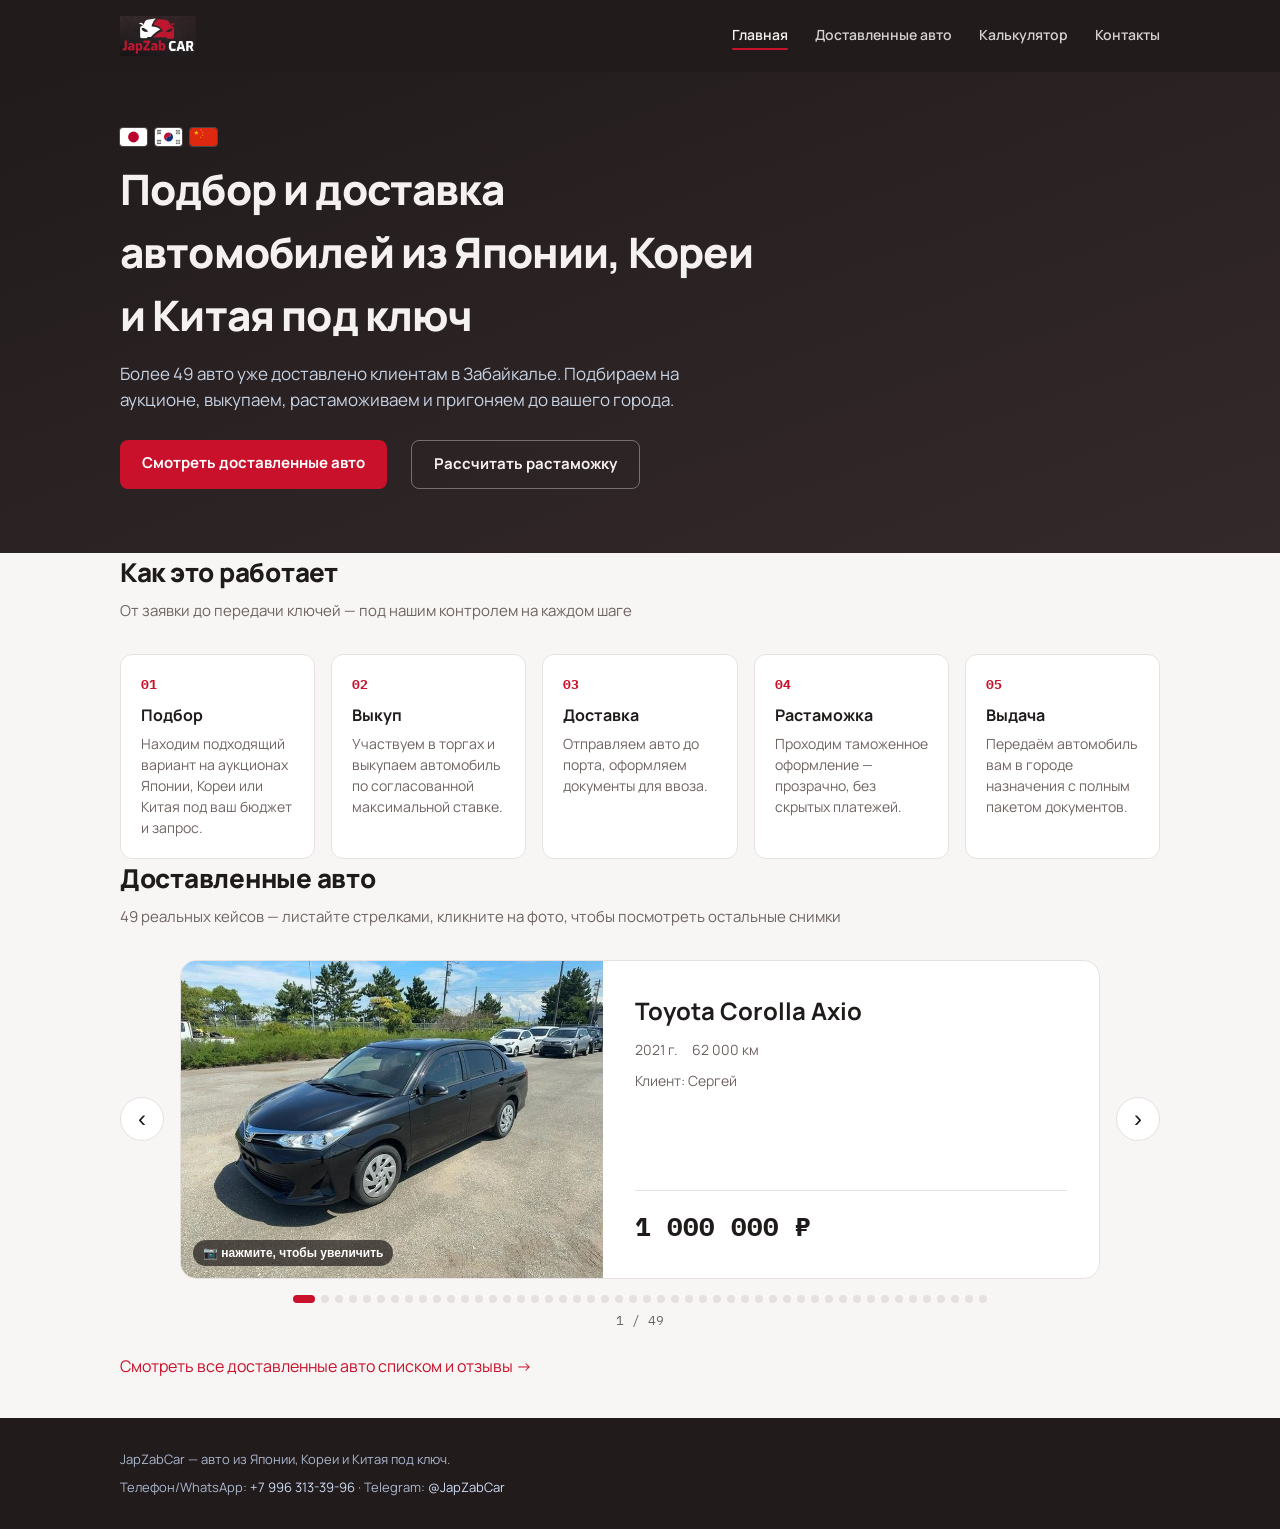
==== commit b9c160b0: "Флаги JP/KR/CN в hero — свои SVG вместо эмодзи Юникодовые флаги-эмодзи (🇯🇵🇰🇷🇨🇳) на десктопном Window" ====
--- a/index.html
+++ b/index.html
@@ -25,7 +25,32 @@
 
 <div class="hero">
   <div class="container">
-    <div class="hero-flags">🇯🇵 🇰🇷 🇨🇳</div>
+    <div class="hero-flags">
+      <span class="flag-icon"><svg viewBox="0 0 30 20" xmlns="http://www.w3.org/2000/svg" role="img" aria-label="Япония"><rect width="30" height="20" fill="#fff"/><circle cx="15" cy="10" r="6" fill="#bc002d"/></svg></span>
+      <span class="flag-icon"><svg viewBox="0 0 30 20" xmlns="http://www.w3.org/2000/svg" role="img" aria-label="Южная Корея">
+  <rect width="30" height="20" fill="#fff"/>
+  <g transform="translate(15,10)">
+    <circle r="5" fill="#fff"/>
+    <path d="M0,-5 A2.5,2.5 0 0,1 0,0 A2.5,2.5 0 0,0 0,5 A5,5 0 0,1 0,-5 Z" fill="#c60c30"/>
+    <path d="M0,5 A2.5,2.5 0 0,1 0,0 A2.5,2.5 0 0,0 0,-5 A5,5 0 0,1 0,5 Z" fill="#003478"/>
+  </g>
+  <g stroke="#000" stroke-width="0.7">
+    <g transform="translate(4.5,4.5)"><line x1="-2.3" y1="-1.8" x2="2.3" y2="-1.8"/><line x1="-2.3" y1="0" x2="2.3" y2="0"/><line x1="-2.3" y1="1.8" x2="2.3" y2="1.8"/></g>
+    <g transform="translate(25.5,4.5)"><line x1="-2.3" y1="-1.8" x2="-0.4" y2="-1.8"/><line x1="0.4" y1="-1.8" x2="2.3" y2="-1.8"/><line x1="-2.3" y1="0" x2="2.3" y2="0"/><line x1="-2.3" y1="1.8" x2="-0.4" y2="1.8"/><line x1="0.4" y1="1.8" x2="2.3" y2="1.8"/></g>
+    <g transform="translate(4.5,15.5)"><line x1="-2.3" y1="-1.8" x2="2.3" y2="-1.8"/><line x1="-2.3" y1="0" x2="-0.4" y2="0"/><line x1="0.4" y1="0" x2="2.3" y2="0"/><line x1="-2.3" y1="1.8" x2="2.3" y2="1.8"/></g>
+    <g transform="translate(25.5,15.5)"><line x1="-2.3" y1="-1.8" x2="-0.4" y2="-1.8"/><line x1="0.4" y1="-1.8" x2="2.3" y2="-1.8"/><line x1="-2.3" y1="0" x2="-0.4" y2="0"/><line x1="0.4" y1="0" x2="2.3" y2="0"/><line x1="-2.3" y1="1.8" x2="-0.4" y2="1.8"/><line x1="0.4" y1="1.8" x2="2.3" y2="1.8"/></g>
+  </g>
+</svg></span>
+      <span class="flag-icon"><svg viewBox="0 0 30 20" xmlns="http://www.w3.org/2000/svg" role="img" aria-label="Китай">
+  <defs><path id="star5" d="M0,-1 L0.2245,-0.309 L0.9511,-0.309 L0.3633,0.118 L0.5878,0.809 L0,0.382 L-0.5878,0.809 L-0.3633,0.118 L-0.9511,-0.309 L-0.2245,-0.309 Z"/></defs>
+  <rect width="30" height="20" fill="#de2910"/>
+  <use href="#star5" fill="#ffde00" transform="translate(7,5.5) scale(2.6)"/>
+  <use href="#star5" fill="#ffde00" transform="translate(12.2,2.2) scale(0.85) rotate(23)"/>
+  <use href="#star5" fill="#ffde00" transform="translate(14.3,4.8) scale(0.85) rotate(46)"/>
+  <use href="#star5" fill="#ffde00" transform="translate(14.1,7.9) scale(0.85) rotate(70)"/>
+  <use href="#star5" fill="#ffde00" transform="translate(11.9,10.2) scale(0.85) rotate(21)"/>
+</svg></span>
+    </div>
     <h1>Подбор и доставка автомобилей из Японии, Кореи и Китая под ключ</h1>
     <p>Более 49 авто уже доставлено клиентам в Забайкалье. Подбираем на аукционе, выкупаем, растаможиваем и пригоняем до вашего города.</p>
     <div class="cta-row">
--- a/assets/css/style.css
+++ b/assets/css/style.css
@@ -110,7 +110,15 @@
   max-width: 560px;
   margin: 0 0 28px;
 }
-.hero-flags { font-size: 22px; margin-bottom: 8px; }
+.hero-flags { display: flex; gap: 8px; margin-bottom: 12px; }
+.flag-icon {
+  display: inline-flex;
+  width: 27px; height: 18px;
+  border-radius: 3px;
+  overflow: hidden;
+  box-shadow: 0 0 0 1px rgba(255, 255, 255, 0.18);
+}
+.flag-icon svg { width: 100%; height: 100%; display: block; }
 
 /* Hero load-in (plays once on page load, not scroll-triggered) */
 .hero-flags, .hero h1, .hero p, .hero .cta-row {
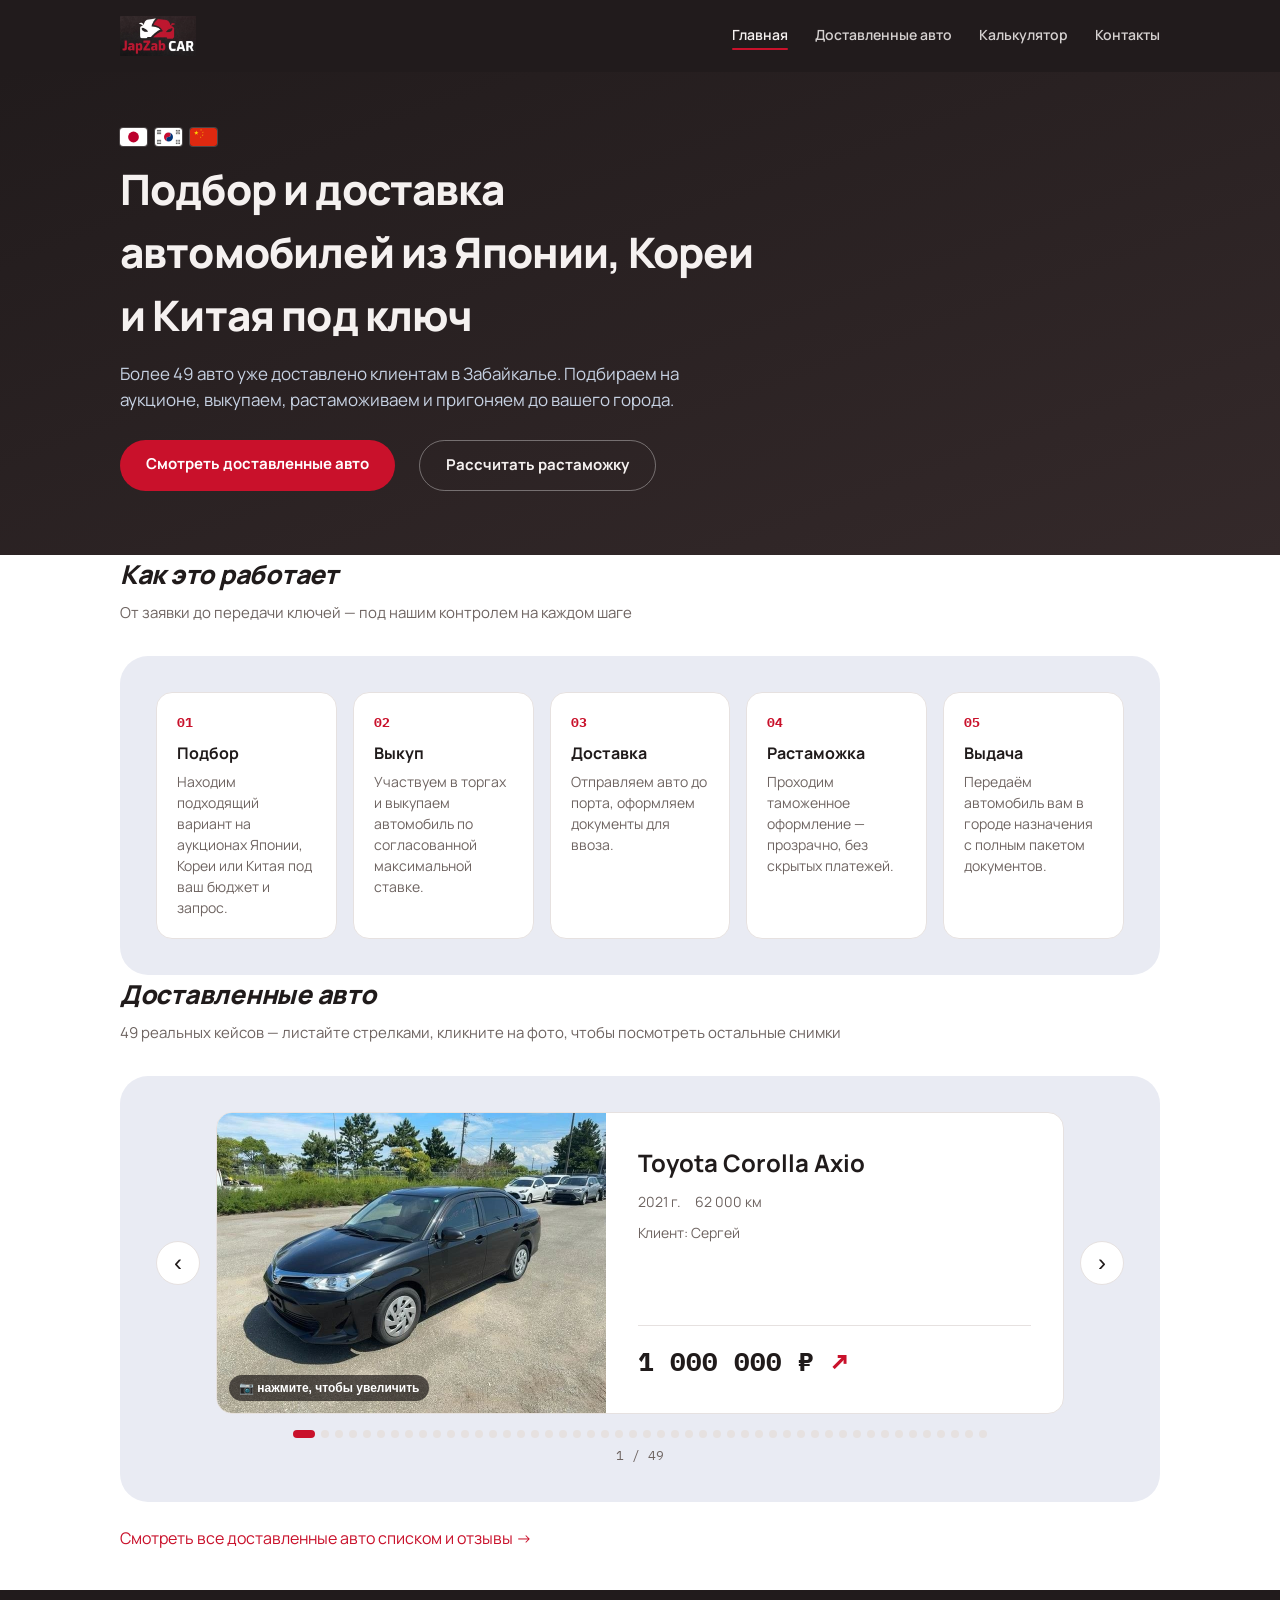
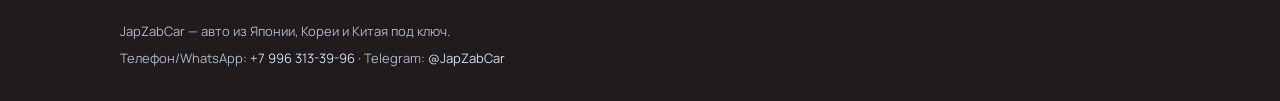
==== commit 601bbbfd: "Редизайн по мотивам noharaauto.com: лавандовые панели, пилюли, курсив Референс: https://noharaauto.c" ====
--- a/index.html
+++ b/index.html
@@ -63,22 +63,25 @@
 <section class="container">
   <h2 class="section-title">Как это работает</h2>
   <p class="section-subtitle">От заявки до передачи ключей — под нашим контролем на каждом шаге</p>
-  <div class="steps">
-    <div class="step"><div class="num">01</div><h3>Подбор</h3><p>Находим подходящий вариант на аукционах Японии, Кореи или Китая под ваш бюджет и запрос.</p></div>
-    <div class="step"><div class="num">02</div><h3>Выкуп</h3><p>Участвуем в торгах и выкупаем автомобиль по согласованной максимальной ставке.</p></div>
-    <div class="step"><div class="num">03</div><h3>Доставка</h3><p>Отправляем авто до порта, оформляем документы для ввоза.</p></div>
-    <div class="step"><div class="num">04</div><h3>Растаможка</h3><p>Проходим таможенное оформление — прозрачно, без скрытых платежей.</p></div>
-    <div class="step"><div class="num">05</div><h3>Выдача</h3><p>Передаём автомобиль вам в городе назначения с полным пакетом документов.</p></div>
+  <div class="panel">
+    <div class="steps">
+      <div class="step"><div class="num">01</div><h3>Подбор</h3><p>Находим подходящий вариант на аукционах Японии, Кореи или Китая под ваш бюджет и запрос.</p></div>
+      <div class="step"><div class="num">02</div><h3>Выкуп</h3><p>Участвуем в торгах и выкупаем автомобиль по согласованной максимальной ставке.</p></div>
+      <div class="step"><div class="num">03</div><h3>Доставка</h3><p>Отправляем авто до порта, оформляем документы для ввоза.</p></div>
+      <div class="step"><div class="num">04</div><h3>Растаможка</h3><p>Проходим таможенное оформление — прозрачно, без скрытых платежей.</p></div>
+      <div class="step"><div class="num">05</div><h3>Выдача</h3><p>Передаём автомобиль вам в городе назначения с полным пакетом документов.</p></div>
+    </div>
   </div>
 </section>
 
 <section class="container">
   <h2 class="section-title">Доставленные авто</h2>
   <p class="section-subtitle">49 реальных кейсов — листайте стрелками, кликните на фото, чтобы посмотреть остальные снимки</p>
-  <div class="carousel" id="carousel">
-    <button type="button" class="carousel-arrow carousel-prev" id="carouselPrev" aria-label="Предыдущий автомобиль">&lsaquo;</button>
-    <div class="carousel-track" id="carouselTrack">
-      <div class="carousel-slide active" data-index="0">
+  <div class="panel">
+    <div class="carousel" id="carousel">
+      <button type="button" class="carousel-arrow carousel-prev" id="carouselPrev" aria-label="Предыдущий автомобиль">&lsaquo;</button>
+      <div class="carousel-track" id="carouselTrack">
+        <div class="carousel-slide active" data-index="0">
       <button type="button" class="slide-photo" data-gallery='["assets/photos/JapZabCar_2446.jpg"]'>
         <img src="assets/photos/JapZabCar_2446.jpg" alt="Toyota Corolla Axio" loading="lazy">
         <div class="slide-photo-hint">📷 нажмите, чтобы увеличить</div>
@@ -87,7 +90,7 @@
         <h3>Toyota Corolla Axio</h3>
         <div class="slide-specs"><span>2021 г.</span><span>62 000 км</span></div>
         <div class="slide-client">Клиент: Сергей</div>
-        <div class="slide-price">1 000 000 ₽</div>
+        <div class="slide-price">1 000 000 ₽ <span class="price-arrow">&#8599;</span></div>
       </div>
     </div><div class="carousel-slide" data-index="1">
       <button type="button" class="slide-photo" data-gallery='["assets/photos/JapZabCar_2437.jpg"]'>
@@ -98,7 +101,7 @@
         <h3>Suzuki Jimny</h3>
         <div class="slide-specs"><span>2023 г.</span><span>9 500 км</span></div>
         <div class="slide-client">Клиент: г. Хилок</div>
-        <div class="slide-price">1 950 000 ₽</div>
+        <div class="slide-price">1 950 000 ₽ <span class="price-arrow">&#8599;</span></div>
       </div>
     </div><div class="carousel-slide" data-index="2">
       <button type="button" class="slide-photo" data-gallery='["assets/photos/JapZabCar_2427.jpg"]'>
@@ -109,7 +112,7 @@
         <h3>Mercedes-Benz GLA</h3>
         <div class="slide-specs"><span>28 000 км</span><span>1600 см³</span></div>
         <div class="slide-client">Клиент: Нина · г. Чита</div>
-        <div class="slide-price">1 330 000 ₽</div>
+        <div class="slide-price">1 330 000 ₽ <span class="price-arrow">&#8599;</span></div>
       </div>
     </div><div class="carousel-slide" data-index="3">
       <button type="button" class="slide-photo" data-gallery='["assets/photos/JapZabCar_2404.jpg"]'>
@@ -120,7 +123,7 @@
         <h3>Suzuki Jimny</h3>
         <div class="slide-specs"><span>2023 г.</span><span>17 000 км</span></div>
         <div class="slide-client">Клиент: Александр · г. Чита</div>
-        <div class="slide-price">1 230 000 ₽</div>
+        <div class="slide-price">1 230 000 ₽ <span class="price-arrow">&#8599;</span></div>
       </div>
     </div><div class="carousel-slide" data-index="4">
       <button type="button" class="slide-photo" data-gallery='["assets/photos/JapZabCar_2398.jpg"]'>
@@ -131,7 +134,7 @@
         <h3>Toyota Probox</h3>
         <div class="slide-specs"><span>2023 г.</span><span>22 000 км</span></div>
         <div class="slide-client">Клиент: Татьяна · г. Чита</div>
-        <div class="slide-price">1 280 000 ₽</div>
+        <div class="slide-price">1 280 000 ₽ <span class="price-arrow">&#8599;</span></div>
       </div>
     </div><div class="carousel-slide" data-index="5">
       <button type="button" class="slide-photo" data-gallery='["assets/photos/JapZabCar_2392.jpg"]'>
@@ -142,7 +145,7 @@
         <h3>Honda Freed Hybrid</h3>
         <div class="slide-specs"><span>111 000 км</span></div>
         <div class="slide-client">Клиент: Юрий · г. Чита</div>
-        <div class="slide-price">830 000 ₽</div>
+        <div class="slide-price">830 000 ₽ <span class="price-arrow">&#8599;</span></div>
       </div>
     </div><div class="carousel-slide" data-index="6">
       <button type="button" class="slide-photo" data-gallery='["assets/photos/JapZabCar_2388.jpg"]'>
@@ -153,7 +156,7 @@
         <h3>Suzuki Jimny</h3>
         <div class="slide-specs"><span>2018 г.</span><span>38 000 км</span></div>
         <div class="slide-client">Клиент: г. Чита</div>
-        <div class="slide-price">1 100 000 ₽</div>
+        <div class="slide-price">1 100 000 ₽ <span class="price-arrow">&#8599;</span></div>
       </div>
     </div><div class="carousel-slide" data-index="7">
       <button type="button" class="slide-photo" data-gallery='["assets/photos/JapZabCar_2382.jpg"]'>
@@ -164,7 +167,7 @@
         <h3>Honda Freed Spike</h3>
         <div class="slide-specs"><span>94 000 км</span></div>
         <div class="slide-client">Клиент: Татьяна · г. Чита</div>
-        <div class="slide-price">850 000 ₽</div>
+        <div class="slide-price">850 000 ₽ <span class="price-arrow">&#8599;</span></div>
       </div>
     </div><div class="carousel-slide" data-index="8">
       <button type="button" class="slide-photo" data-gallery='["assets/photos/JapZabCar_2366.jpg"]'>
@@ -175,7 +178,7 @@
         <h3>Suzuki Jimny</h3>
         <div class="slide-specs"><span>2018 г.</span><span>38 000 км</span></div>
         <div class="slide-client">Клиент: г. Чита</div>
-        <div class="slide-price">1 100 000 ₽</div>
+        <div class="slide-price">1 100 000 ₽ <span class="price-arrow">&#8599;</span></div>
       </div>
     </div><div class="carousel-slide" data-index="9">
       <button type="button" class="slide-photo" data-gallery='["assets/photos/JapZabCar_2336.jpg"]'>
@@ -186,7 +189,7 @@
         <h3>Suzuki Jimny</h3>
         <div class="slide-specs"><span>2010 г.</span><span>65 000 км</span></div>
         <div class="slide-client">Клиент: Максим · г. Чита</div>
-        <div class="slide-price">700 000 ₽</div>
+        <div class="slide-price">700 000 ₽ <span class="price-arrow">&#8599;</span></div>
       </div>
     </div><div class="carousel-slide" data-index="10">
       <button type="button" class="slide-photo" data-gallery='["assets/photos/JapZabCar_2318.jpg"]'>
@@ -197,7 +200,7 @@
         <h3>Toyota Passo</h3>
         <div class="slide-specs"><span>2022 г.</span><span>4 211 км</span></div>
         <div class="slide-client">Клиент: Алексей · г. Чита</div>
-        <div class="slide-price">800 000 ₽</div>
+        <div class="slide-price">800 000 ₽ <span class="price-arrow">&#8599;</span></div>
       </div>
     </div><div class="carousel-slide" data-index="11">
       <button type="button" class="slide-photo" data-gallery='["assets/photos/JapZabCar_2289.jpg"]'>
@@ -208,7 +211,7 @@
         <h3>Suzuki Jimny Sierra</h3>
         <div class="slide-specs"><span>2020 г.</span><span>38 000 км</span></div>
         <div class="slide-client">Клиент: Сергей · г. Могоча</div>
-        <div class="slide-price">1 630 000 ₽</div>
+        <div class="slide-price">1 630 000 ₽ <span class="price-arrow">&#8599;</span></div>
       </div>
     </div><div class="carousel-slide" data-index="12">
       <button type="button" class="slide-photo" data-gallery='["assets/photos/gallery/JapZabCar_2277_g0.jpg", "assets/photos/gallery/JapZabCar_2277_g1.jpg", "assets/photos/gallery/JapZabCar_2277_g2.jpg", "assets/photos/gallery/JapZabCar_2277_g3.jpg", "assets/photos/gallery/JapZabCar_2277_g4.jpg"]'>
@@ -219,7 +222,7 @@
         <h3>Honda WR-V</h3>
         <div class="slide-specs"><span>2024 г.</span><span>18 000 км</span></div>
         <div class="slide-client">Клиент: Яна · г. Чита</div>
-        <div class="slide-price">1 780 000 ₽</div>
+        <div class="slide-price">1 780 000 ₽ <span class="price-arrow">&#8599;</span></div>
       </div>
     </div><div class="carousel-slide" data-index="13">
       <button type="button" class="slide-photo" data-gallery='["assets/photos/gallery/JapZabCar_2267_g0.jpg", "assets/photos/gallery/JapZabCar_2267_g1.jpg", "assets/photos/gallery/JapZabCar_2267_g2.jpg", "assets/photos/gallery/JapZabCar_2267_g3.jpg", "assets/photos/gallery/JapZabCar_2267_g4.jpg", "assets/photos/gallery/JapZabCar_2267_g5.jpg"]'>
@@ -230,7 +233,7 @@
         <h3>Volkswagen T-Cross</h3>
         <div class="slide-specs"></div>
         <div class="slide-client">Клиент: Наталья · г. Чита</div>
-        <div class="slide-price">1 180 000 ₽</div>
+        <div class="slide-price">1 180 000 ₽ <span class="price-arrow">&#8599;</span></div>
       </div>
     </div><div class="carousel-slide" data-index="14">
       <button type="button" class="slide-photo" data-gallery='["assets/photos/gallery/JapZabCar_2260_g0.jpg", "assets/photos/gallery/JapZabCar_2260_g1.jpg", "assets/photos/gallery/JapZabCar_2260_g2.jpg", "assets/photos/gallery/JapZabCar_2260_g3.jpg", "assets/photos/gallery/JapZabCar_2260_g4.jpg", "assets/photos/gallery/JapZabCar_2260_g5.jpg"]'>
@@ -241,7 +244,7 @@
         <h3>Honda Freed</h3>
         <div class="slide-specs"><span>105 000 км</span></div>
         <div class="slide-client">Клиент: Валерий · г. Чита</div>
-        <div class="slide-price">805 000 ₽</div>
+        <div class="slide-price">805 000 ₽ <span class="price-arrow">&#8599;</span></div>
       </div>
     </div><div class="carousel-slide" data-index="15">
       <button type="button" class="slide-photo" data-gallery='["assets/photos/gallery/JapZabCar_2255_g0.jpg", "assets/photos/gallery/JapZabCar_2255_g1.jpg", "assets/photos/gallery/JapZabCar_2255_g2.jpg", "assets/photos/gallery/JapZabCar_2255_g3.jpg", "assets/photos/gallery/JapZabCar_2255_g4.jpg"]'>
@@ -252,7 +255,7 @@
         <h3>Honda Freed Hybrid</h3>
         <div class="slide-specs"><span>78 000 км</span></div>
         <div class="slide-client">Клиент: Фирдавс · г. Чита</div>
-        <div class="slide-price">830 000 ₽</div>
+        <div class="slide-price">830 000 ₽ <span class="price-arrow">&#8599;</span></div>
       </div>
     </div><div class="carousel-slide" data-index="16">
       <button type="button" class="slide-photo" data-gallery='["assets/photos/JapZabCar_2245.jpg"]'>
@@ -263,7 +266,7 @@
         <h3>Mercedes-Benz C-Class</h3>
         <div class="slide-specs"></div>
         <div class="slide-client">Клиент: Татьяна · г. Чита</div>
-        <div class="slide-price">1 700 000 ₽</div>
+        <div class="slide-price">1 700 000 ₽ <span class="price-arrow">&#8599;</span></div>
       </div>
     </div><div class="carousel-slide" data-index="17">
       <button type="button" class="slide-photo" data-gallery='["assets/photos/JapZabCar_2217.jpg"]'>
@@ -274,7 +277,7 @@
         <h3>Toyota Yaris Cross</h3>
         <div class="slide-specs"><span>48 000 км</span></div>
         <div class="slide-client">Клиент: Роман · г. Нерчинск</div>
-        <div class="slide-price">1 385 000 ₽</div>
+        <div class="slide-price">1 385 000 ₽ <span class="price-arrow">&#8599;</span></div>
       </div>
     </div><div class="carousel-slide" data-index="18">
       <button type="button" class="slide-photo" data-gallery='["assets/photos/gallery/JapZabCar_2203_g0.jpg", "assets/photos/gallery/JapZabCar_2203_g1.jpg", "assets/photos/gallery/JapZabCar_2203_g2.jpg", "assets/photos/gallery/JapZabCar_2203_g3.jpg", "assets/photos/gallery/JapZabCar_2203_g4.jpg", "assets/photos/gallery/JapZabCar_2203_g5.jpg", "assets/photos/gallery/JapZabCar_2203_g6.jpg", "assets/photos/gallery/JapZabCar_2203_g7.jpg", "assets/photos/gallery/JapZabCar_2203_g8.jpg", "assets/photos/gallery/JapZabCar_2203_g9.jpg"]'>
@@ -285,7 +288,7 @@
         <h3>Nissan AD</h3>
         <div class="slide-specs"><span>2007 г.</span><span>39 000 км</span></div>
         <div class="slide-client">Клиент: Татьяна · г. Шерлова Гора</div>
-        <div class="slide-price">610 000 ₽</div>
+        <div class="slide-price">610 000 ₽ <span class="price-arrow">&#8599;</span></div>
       </div>
     </div><div class="carousel-slide" data-index="19">
       <button type="button" class="slide-photo" data-gallery='["assets/photos/gallery/JapZabCar_2193_g0.jpg", "assets/photos/gallery/JapZabCar_2193_g1.jpg", "assets/photos/gallery/JapZabCar_2193_g2.jpg", "assets/photos/gallery/JapZabCar_2193_g3.jpg", "assets/photos/gallery/JapZabCar_2193_g4.jpg", "assets/photos/gallery/JapZabCar_2193_g5.jpg", "assets/photos/gallery/JapZabCar_2193_g6.jpg", "assets/photos/gallery/JapZabCar_2193_g7.jpg", "assets/photos/gallery/JapZabCar_2193_g8.jpg"]'>
@@ -296,7 +299,7 @@
         <h3>Mitsubishi Eclipse Cross</h3>
         <div class="slide-specs"><span>2018 г.</span><span>41 000 км</span></div>
         <div class="slide-client">Клиент: Олег · г. Курорт-Дарасун</div>
-        <div class="slide-price">2 083 000 ₽</div>
+        <div class="slide-price">2 083 000 ₽ <span class="price-arrow">&#8599;</span></div>
       </div>
     </div><div class="carousel-slide" data-index="20">
       <button type="button" class="slide-photo" data-gallery='["assets/photos/JapZabCar_2186.jpg"]'>
@@ -307,7 +310,7 @@
         <h3>Toyota Corolla Fielder</h3>
         <div class="slide-specs"><span>82 000 км</span></div>
         
-        <div class="slide-price">805 000 ₽</div>
+        <div class="slide-price">805 000 ₽ <span class="price-arrow">&#8599;</span></div>
       </div>
     </div><div class="carousel-slide" data-index="21">
       <button type="button" class="slide-photo" data-gallery='["assets/photos/gallery/JapZabCar_2146_g0.jpg", "assets/photos/gallery/JapZabCar_2146_g1.jpg", "assets/photos/gallery/JapZabCar_2146_g2.jpg", "assets/photos/gallery/JapZabCar_2146_g3.jpg", "assets/photos/gallery/JapZabCar_2146_g4.jpg", "assets/photos/gallery/JapZabCar_2146_g5.jpg", "assets/photos/gallery/JapZabCar_2146_g6.jpg", "assets/photos/gallery/JapZabCar_2146_g7.jpg", "assets/photos/gallery/JapZabCar_2146_g8.jpg"]'>
@@ -318,7 +321,7 @@
         <h3>Suzuki Jimny Sierra</h3>
         <div class="slide-specs"><span>2023 г.</span><span>26 000 км</span></div>
         <div class="slide-client">Клиент: Виталий · г. Чита</div>
-        <div class="slide-price">1 668 000 ₽</div>
+        <div class="slide-price">1 668 000 ₽ <span class="price-arrow">&#8599;</span></div>
       </div>
     </div><div class="carousel-slide" data-index="22">
       <button type="button" class="slide-photo" data-gallery='["assets/photos/gallery/JapZabCar_2138_g0.jpg", "assets/photos/gallery/JapZabCar_2138_g1.jpg", "assets/photos/gallery/JapZabCar_2138_g2.jpg", "assets/photos/gallery/JapZabCar_2138_g3.jpg", "assets/photos/gallery/JapZabCar_2138_g4.jpg", "assets/photos/gallery/JapZabCar_2138_g5.jpg", "assets/photos/gallery/JapZabCar_2138_g6.jpg"]'>
@@ -329,7 +332,7 @@
         <h3>Honda Vezel</h3>
         <div class="slide-specs"><span>2022 г.</span><span>65 000 км</span></div>
         <div class="slide-client">Клиент: Мария · г. Чита</div>
-        <div class="slide-price">1 720 000 ₽</div>
+        <div class="slide-price">1 720 000 ₽ <span class="price-arrow">&#8599;</span></div>
       </div>
     </div><div class="carousel-slide" data-index="23">
       <button type="button" class="slide-photo" data-gallery='["assets/photos/JapZabCar_2097.jpg"]'>
@@ -340,7 +343,7 @@
         <h3>Toyota Passo</h3>
         <div class="slide-specs"><span>2013 г.</span><span>115 000 км</span></div>
         <div class="slide-client">Клиент: Василий · г. Чита</div>
-        <div class="slide-price">490 000 ₽</div>
+        <div class="slide-price">490 000 ₽ <span class="price-arrow">&#8599;</span></div>
       </div>
     </div><div class="carousel-slide" data-index="24">
       <button type="button" class="slide-photo" data-gallery='["assets/photos/JapZabCar_2056.jpg"]'>
@@ -351,7 +354,7 @@
         <h3>Toyota Yaris</h3>
         <div class="slide-specs"><span>2021 г.</span><span>10 000 км</span></div>
         <div class="slide-client">Клиент: Надежда</div>
-        <div class="slide-price">890 000 ₽</div>
+        <div class="slide-price">890 000 ₽ <span class="price-arrow">&#8599;</span></div>
       </div>
     </div><div class="carousel-slide" data-index="25">
       <button type="button" class="slide-photo" data-gallery='["assets/photos/JapZabCar_2048.jpg"]'>
@@ -362,7 +365,7 @@
         <h3>Suzuki Jimny</h3>
         <div class="slide-specs"><span>2007 г.</span><span>115 000 км</span></div>
         <div class="slide-client">Клиент: Фёдор</div>
-        <div class="slide-price">530 000 ₽</div>
+        <div class="slide-price">530 000 ₽ <span class="price-arrow">&#8599;</span></div>
       </div>
     </div><div class="carousel-slide" data-index="26">
       <button type="button" class="slide-photo" data-gallery='["assets/photos/JapZabCar_2029.jpg"]'>
@@ -373,7 +376,7 @@
         <h3>Honda Freed Hybrid</h3>
         <div class="slide-specs"><span>2013 г.</span><span>88 000 км</span></div>
         <div class="slide-client">Клиент: Мурод · г. Чита</div>
-        <div class="slide-price">781 000 ₽</div>
+        <div class="slide-price">781 000 ₽ <span class="price-arrow">&#8599;</span></div>
       </div>
     </div><div class="carousel-slide" data-index="27">
       <button type="button" class="slide-photo" data-gallery='["assets/photos/JapZabCar_1983.jpg"]'>
@@ -384,7 +387,7 @@
         <h3>Toyota Probox</h3>
         <div class="slide-specs"><span>2023 г.</span><span>46 000 км</span></div>
         <div class="slide-client">Клиент: Татьяна · г. Чита</div>
-        <div class="slide-price">1 300 000 ₽</div>
+        <div class="slide-price">1 300 000 ₽ <span class="price-arrow">&#8599;</span></div>
       </div>
     </div><div class="carousel-slide" data-index="28">
       <button type="button" class="slide-photo" data-gallery='["assets/photos/JapZabCar_1885.jpg"]'>
@@ -395,7 +398,7 @@
         <h3>Mitsubishi Pajero Mini</h3>
         <div class="slide-specs"><span>2011 г.</span><span>85 000 км</span></div>
         <div class="slide-client">Клиент: Павел · г. Чита</div>
-        <div class="slide-price">495 000 ₽</div>
+        <div class="slide-price">495 000 ₽ <span class="price-arrow">&#8599;</span></div>
       </div>
     </div><div class="carousel-slide" data-index="29">
       <button type="button" class="slide-photo" data-gallery='["assets/photos/gallery/JapZabCar_1876_g0.jpg", "assets/photos/gallery/JapZabCar_1876_g1.jpg", "assets/photos/gallery/JapZabCar_1876_g2.jpg", "assets/photos/gallery/JapZabCar_1876_g3.jpg", "assets/photos/gallery/JapZabCar_1876_g4.jpg", "assets/photos/gallery/JapZabCar_1876_g5.jpg", "assets/photos/gallery/JapZabCar_1876_g6.jpg"]'>
@@ -406,7 +409,7 @@
         <h3>Toyota Yaris Cross</h3>
         <div class="slide-specs"><span>43 000 км</span></div>
         <div class="slide-client">Клиент: Виталий · г. Чита</div>
-        <div class="slide-price">1 560 000 ₽</div>
+        <div class="slide-price">1 560 000 ₽ <span class="price-arrow">&#8599;</span></div>
       </div>
     </div><div class="carousel-slide" data-index="30">
       <button type="button" class="slide-photo" data-gallery='["assets/photos/gallery/JapZabCar_1829_g0.jpg", "assets/photos/gallery/JapZabCar_1829_g1.jpg", "assets/photos/gallery/JapZabCar_1829_g2.jpg", "assets/photos/gallery/JapZabCar_1829_g3.jpg", "assets/photos/gallery/JapZabCar_1829_g4.jpg"]'>
@@ -417,7 +420,7 @@
         <h3>Suzuki Jimny</h3>
         <div class="slide-specs"><span>2007 г.</span><span>186 000 км</span></div>
         <div class="slide-client">Клиент: Александр</div>
-        <div class="slide-price">400 000 ₽</div>
+        <div class="slide-price">400 000 ₽ <span class="price-arrow">&#8599;</span></div>
       </div>
     </div><div class="carousel-slide" data-index="31">
       <button type="button" class="slide-photo" data-gallery='["assets/photos/JapZabCar_1792.jpg"]'>
@@ -428,7 +431,7 @@
         <h3>Honda Vezel</h3>
         <div class="slide-specs"><span>75 000 км</span><span>1500 см³</span></div>
         <div class="slide-client">Клиент: Анастасия</div>
-        <div class="slide-price">1 200 000 ₽</div>
+        <div class="slide-price">1 200 000 ₽ <span class="price-arrow">&#8599;</span></div>
       </div>
     </div><div class="carousel-slide" data-index="32">
       <button type="button" class="slide-photo" data-gallery='["assets/photos/JapZabCar_1782.jpg"]'>
@@ -439,7 +442,7 @@
         <h3>Honda Freed</h3>
         <div class="slide-specs"><span>2012 г.</span><span>75 000 км</span><span>15 см³</span></div>
         <div class="slide-client">Клиент: Николай</div>
-        <div class="slide-price">790 000 ₽</div>
+        <div class="slide-price">790 000 ₽ <span class="price-arrow">&#8599;</span></div>
       </div>
     </div><div class="carousel-slide" data-index="33">
       <button type="button" class="slide-photo" data-gallery='["assets/photos/JapZabCar_1753.jpg"]'>
@@ -450,7 +453,7 @@
         <h3>Toyota Yaris</h3>
         <div class="slide-specs"><span>39 000 км</span><span>1500 см³</span></div>
         <div class="slide-client">Клиент: Марина · г. Чита</div>
-        <div class="slide-price">1 145 000 ₽</div>
+        <div class="slide-price">1 145 000 ₽ <span class="price-arrow">&#8599;</span></div>
       </div>
     </div><div class="carousel-slide" data-index="34">
       <button type="button" class="slide-photo" data-gallery='["assets/photos/JapZabCar_1741.jpg"]'>
@@ -461,7 +464,7 @@
         <h3>Mazda CX-3</h3>
         <div class="slide-specs"><span>4 287 км</span></div>
         <div class="slide-client">Клиент: г. Чита</div>
-        <div class="slide-price">1 482 000 ₽</div>
+        <div class="slide-price">1 482 000 ₽ <span class="price-arrow">&#8599;</span></div>
       </div>
     </div><div class="carousel-slide" data-index="35">
       <button type="button" class="slide-photo" data-gallery='["assets/photos/gallery/JapZabCar_1723_g0.jpg", "assets/photos/gallery/JapZabCar_1723_g1.jpg", "assets/photos/gallery/JapZabCar_1723_g2.jpg", "assets/photos/gallery/JapZabCar_1723_g3.jpg", "assets/photos/gallery/JapZabCar_1723_g4.jpg", "assets/photos/gallery/JapZabCar_1723_g5.jpg", "assets/photos/gallery/JapZabCar_1723_g6.jpg", "assets/photos/gallery/JapZabCar_1723_g7.jpg", "assets/photos/gallery/JapZabCar_1723_g8.jpg", "assets/photos/gallery/JapZabCar_1723_g9.jpg"]'>
@@ -472,7 +475,7 @@
         <h3>Honda Fit</h3>
         <div class="slide-specs"><span>79 000 км</span><span>1300 см³</span></div>
         <div class="slide-client">Клиент: Андрей · г. Могоча</div>
-        <div class="slide-price">785 000 ₽</div>
+        <div class="slide-price">785 000 ₽ <span class="price-arrow">&#8599;</span></div>
       </div>
     </div><div class="carousel-slide" data-index="36">
       <button type="button" class="slide-photo" data-gallery='["assets/photos/gallery/JapZabCar_1714_g0.jpg", "assets/photos/gallery/JapZabCar_1714_g1.jpg", "assets/photos/gallery/JapZabCar_1714_g2.jpg", "assets/photos/gallery/JapZabCar_1714_g3.jpg", "assets/photos/gallery/JapZabCar_1714_g4.jpg", "assets/photos/gallery/JapZabCar_1714_g5.jpg", "assets/photos/gallery/JapZabCar_1714_g6.jpg", "assets/photos/gallery/JapZabCar_1714_g7.jpg"]'>
@@ -483,7 +486,7 @@
         <h3>Honda Fit</h3>
         <div class="slide-specs"><span>43 500 км</span><span>1300 см³</span></div>
         <div class="slide-client">Клиент: Антон · г. Курорт-Дарасун</div>
-        <div class="slide-price">860 000 ₽</div>
+        <div class="slide-price">860 000 ₽ <span class="price-arrow">&#8599;</span></div>
       </div>
     </div><div class="carousel-slide" data-index="37">
       <button type="button" class="slide-photo" data-gallery='["assets/photos/JapZabCar_1630.jpg"]'>
@@ -494,7 +497,7 @@
         <h3>Honda Vezel</h3>
         <div class="slide-specs"><span>123 000 км</span><span>1500 см³</span></div>
         <div class="slide-client">Клиент: Игорь</div>
-        <div class="slide-price">1 200 000 ₽</div>
+        <div class="slide-price">1 200 000 ₽ <span class="price-arrow">&#8599;</span></div>
       </div>
     </div><div class="carousel-slide" data-index="38">
       <button type="button" class="slide-photo" data-gallery='["assets/photos/JapZabCar_1588.jpg"]'>
@@ -505,7 +508,7 @@
         <h3>Toyota Passo</h3>
         <div class="slide-specs"><span>2014 г.</span><span>96 000 км</span><span>1000 см³</span></div>
         <div class="slide-client">Клиент: Олеся</div>
-        <div class="slide-price">565 000 ₽</div>
+        <div class="slide-price">565 000 ₽ <span class="price-arrow">&#8599;</span></div>
       </div>
     </div><div class="carousel-slide" data-index="39">
       <button type="button" class="slide-photo" data-gallery='["assets/photos/gallery/JapZabCar_1548_g0.jpg", "assets/photos/gallery/JapZabCar_1548_g1.jpg", "assets/photos/gallery/JapZabCar_1548_g2.jpg", "assets/photos/gallery/JapZabCar_1548_g3.jpg", "assets/photos/gallery/JapZabCar_1548_g4.jpg", "assets/photos/gallery/JapZabCar_1548_g5.jpg"]'>
@@ -516,7 +519,7 @@
         <h3>Suzuki Jimny</h3>
         <div class="slide-specs"><span>16 000 км</span><span>700 см³</span></div>
         <div class="slide-client">Клиент: Алексей</div>
-        <div class="slide-price">1 140 000 ₽</div>
+        <div class="slide-price">1 140 000 ₽ <span class="price-arrow">&#8599;</span></div>
       </div>
     </div><div class="carousel-slide" data-index="40">
       <button type="button" class="slide-photo" data-gallery='["assets/photos/JapZabCar_1480.jpg"]'>
@@ -527,7 +530,7 @@
         <h3>Honda Stream</h3>
         <div class="slide-specs"><span>62 000 км</span><span>1800 см³</span></div>
         <div class="slide-client">Клиент: Михаил</div>
-        <div class="slide-price">800 000 ₽</div>
+        <div class="slide-price">800 000 ₽ <span class="price-arrow">&#8599;</span></div>
       </div>
     </div><div class="carousel-slide" data-index="41">
       <button type="button" class="slide-photo" data-gallery='["assets/photos/JapZabCar_1189.jpg"]'>
@@ -538,7 +541,7 @@
         <h3>Mercedes-Benz CLA</h3>
         <div class="slide-specs"><span>47 000 км</span><span>1600 см³</span></div>
         <div class="slide-client">Клиент: Евгений · г. Чита</div>
-        <div class="slide-price">1 409 000 ₽</div>
+        <div class="slide-price">1 409 000 ₽ <span class="price-arrow">&#8599;</span></div>
       </div>
     </div><div class="carousel-slide" data-index="42">
       <button type="button" class="slide-photo" data-gallery='["assets/photos/JapZabCar_1179.jpg"]'>
@@ -549,7 +552,7 @@
         <h3>Honda Vezel</h3>
         <div class="slide-specs"><span>45 000 км</span><span>1500 см³</span></div>
         <div class="slide-client">Клиент: Владимир · г. Нерчинск</div>
-        <div class="slide-price">1 515 000 ₽</div>
+        <div class="slide-price">1 515 000 ₽ <span class="price-arrow">&#8599;</span></div>
       </div>
     </div><div class="carousel-slide" data-index="43">
       <button type="button" class="slide-photo" data-gallery='["assets/photos/JapZabCar_1015.jpg"]'>
@@ -560,7 +563,7 @@
         <h3>Toyota C-HR</h3>
         <div class="slide-specs"><span>14 000 км</span><span>1200 см³</span></div>
         <div class="slide-client">Клиент: г. Нерчинск</div>
-        <div class="slide-price">1 468 000 ₽</div>
+        <div class="slide-price">1 468 000 ₽ <span class="price-arrow">&#8599;</span></div>
       </div>
     </div><div class="carousel-slide" data-index="44">
       <button type="button" class="slide-photo" data-gallery='["assets/photos/JapZabCar_932.jpg"]'>
@@ -571,7 +574,7 @@
         <h3>Mercedes-Benz CLA 180</h3>
         <div class="slide-specs"><span>2017 г.</span><span>70 км</span></div>
         <div class="slide-client">Клиент: Мария</div>
-        <div class="slide-price">1 197 000 ₽</div>
+        <div class="slide-price">1 197 000 ₽ <span class="price-arrow">&#8599;</span></div>
       </div>
     </div><div class="carousel-slide" data-index="45">
       <button type="button" class="slide-photo" data-gallery='["assets/photos/JapZabCar_362.jpg"]'>
@@ -582,7 +585,7 @@
         <h3>Toyota Raize</h3>
         <div class="slide-specs"><span>18 000 км</span><span>1000 см³</span></div>
         <div class="slide-client">Клиент: Светлана</div>
-        <div class="slide-price">1 280 000 ₽</div>
+        <div class="slide-price">1 280 000 ₽ <span class="price-arrow">&#8599;</span></div>
       </div>
     </div><div class="carousel-slide" data-index="46">
       <button type="button" class="slide-photo" data-gallery='["assets/photos/gallery/JapZabCar_230_g0.jpg", "assets/photos/gallery/JapZabCar_230_g1.jpg", "assets/photos/gallery/JapZabCar_230_g2.jpg", "assets/photos/gallery/JapZabCar_230_g3.jpg"]'>
@@ -593,7 +596,7 @@
         <h3>Mitsubishi EK Wagon</h3>
         <div class="slide-specs"></div>
         <div class="slide-client">Клиент: Дарья · г. Чита</div>
-        <div class="slide-price">441 000 ₽</div>
+        <div class="slide-price">441 000 ₽ <span class="price-arrow">&#8599;</span></div>
       </div>
     </div><div class="carousel-slide" data-index="47">
       <button type="button" class="slide-photo" data-gallery='["assets/photos/JapZabCar_222.jpg"]'>
@@ -604,7 +607,7 @@
         <h3>Suzuki Wagon R</h3>
         <div class="slide-specs"><span>2010 г.</span><span>70 км</span></div>
         <div class="slide-client">Клиент: Нина · г. Чита</div>
-        <div class="slide-price">410 000 ₽</div>
+        <div class="slide-price">410 000 ₽ <span class="price-arrow">&#8599;</span></div>
       </div>
     </div><div class="carousel-slide" data-index="48">
       <button type="button" class="slide-photo" data-gallery='["assets/photos/JapZabCar_215.jpg"]'>
@@ -615,14 +618,15 @@
         <h3>Toyota Ist</h3>
         <div class="slide-specs"><span>2016 г.</span><span>80 км</span></div>
         <div class="slide-client">Клиент: Сергей · г. Шилка</div>
-        <div class="slide-price">1 037 000 ₽</div>
+        <div class="slide-price">1 037 000 ₽ <span class="price-arrow">&#8599;</span></div>
       </div>
     </div>
+      </div>
+      <button type="button" class="carousel-arrow carousel-next" id="carouselNext" aria-label="Следующий автомобиль">&rsaquo;</button>
     </div>
-    <button type="button" class="carousel-arrow carousel-next" id="carouselNext" aria-label="Следующий автомобиль">&rsaquo;</button>
+    <div class="carousel-dots" id="carouselDots"></div>
+    <div class="carousel-counter" id="carouselCounter"></div>
   </div>
-  <div class="carousel-dots" id="carouselDots"></div>
-  <div class="carousel-counter" id="carouselCounter"></div>
   <p style="margin-top:24px;"><a href="portfolio.html">Смотреть все доставленные авто списком и отзывы &rarr;</a></p>
 </section>
 
--- a/assets/css/style.css
+++ b/assets/css/style.css
@@ -1,5 +1,6 @@
 :root {
-  --bg: #f7f6f5;
+  --bg: #ffffff;
+  --panel-bg: #e9ebf3;
   --surface: #ffffff;
   --border: #e6e1e0;
   --text: #201b1b;
@@ -147,8 +148,8 @@
 }
 .btn {
   display: inline-block;
-  padding: 12px 22px;
-  border-radius: 8px;
+  padding: 13px 26px;
+  border-radius: 999px;
   font-weight: 700;
   font-size: 15px;
   cursor: pointer;
@@ -164,17 +165,29 @@
 .section-title {
   font-size: 26px;
   font-weight: 800;
+  font-style: italic;
   letter-spacing: -0.01em;
   margin: 0 0 8px;
 }
 .section-subtitle { color: var(--muted); margin: 0 0 32px; font-size: 15px; }
+
+/* Soft rounded module panel — wraps a section's main content on a tinted
+   surface, the site's most-repeated structural motif */
+.panel {
+  background: var(--panel-bg);
+  border-radius: 28px;
+  padding: 36px;
+}
+@media (max-width: 640px) {
+  .panel { padding: 22px 16px; border-radius: 20px; }
+}
 
 /* Steps */
 .steps { display: grid; grid-template-columns: repeat(auto-fit, minmax(160px, 1fr)); gap: 16px; }
 .step {
   background: var(--surface);
   border: 1px solid var(--border);
-  border-radius: 12px;
+  border-radius: 16px;
   padding: 20px;
 }
 .step .num {
@@ -196,7 +209,7 @@
 .card {
   background: var(--surface);
   border: 1px solid var(--border);
-  border-radius: 12px;
+  border-radius: 18px;
   overflow: hidden;
   display: flex;
   flex-direction: column;
@@ -224,6 +237,7 @@
   font-size: 17px;
   font-family: "IBM Plex Mono", monospace;
 }
+.price-arrow { color: var(--accent); font-weight: 700; margin-left: 2px; }
 .card-client { font-size: 13px; color: var(--muted); }
 
 /* Reviews */
@@ -231,11 +245,11 @@
 .review {
   background: var(--surface);
   border: 1px solid var(--border);
-  border-radius: 12px;
+  border-radius: 16px;
   padding: 18px;
   font-size: 14px;
 }
-.review p { margin: 0 0 10px; color: var(--text); }
+.review p { margin: 0 0 10px; color: var(--text); overflow-wrap: break-word; }
 .review .review-date { color: var(--muted); font-size: 12px; }
 
 /* Footer */
@@ -255,7 +269,7 @@
 .contact-box {
   background: var(--surface);
   border: 1px solid var(--border);
-  border-radius: 12px;
+  border-radius: 18px;
   padding: 24px;
   max-width: 480px;
 }
@@ -263,7 +277,7 @@
 .contact-box label:first-child { margin-top: 0; }
 .contact-box input, .contact-box textarea {
   width: 100%; padding: 10px 12px; margin-top: 6px; font-size: 15px;
-  border: 1px solid var(--border); border-radius: 8px; font-family: inherit; background: var(--bg); color: var(--text);
+  border: 1px solid var(--border); border-radius: 10px; font-family: inherit; background: #ffffff; color: var(--text);
 }
 .contact-status { font-size: 13px; margin-top: 12px; color: var(--muted); }
 
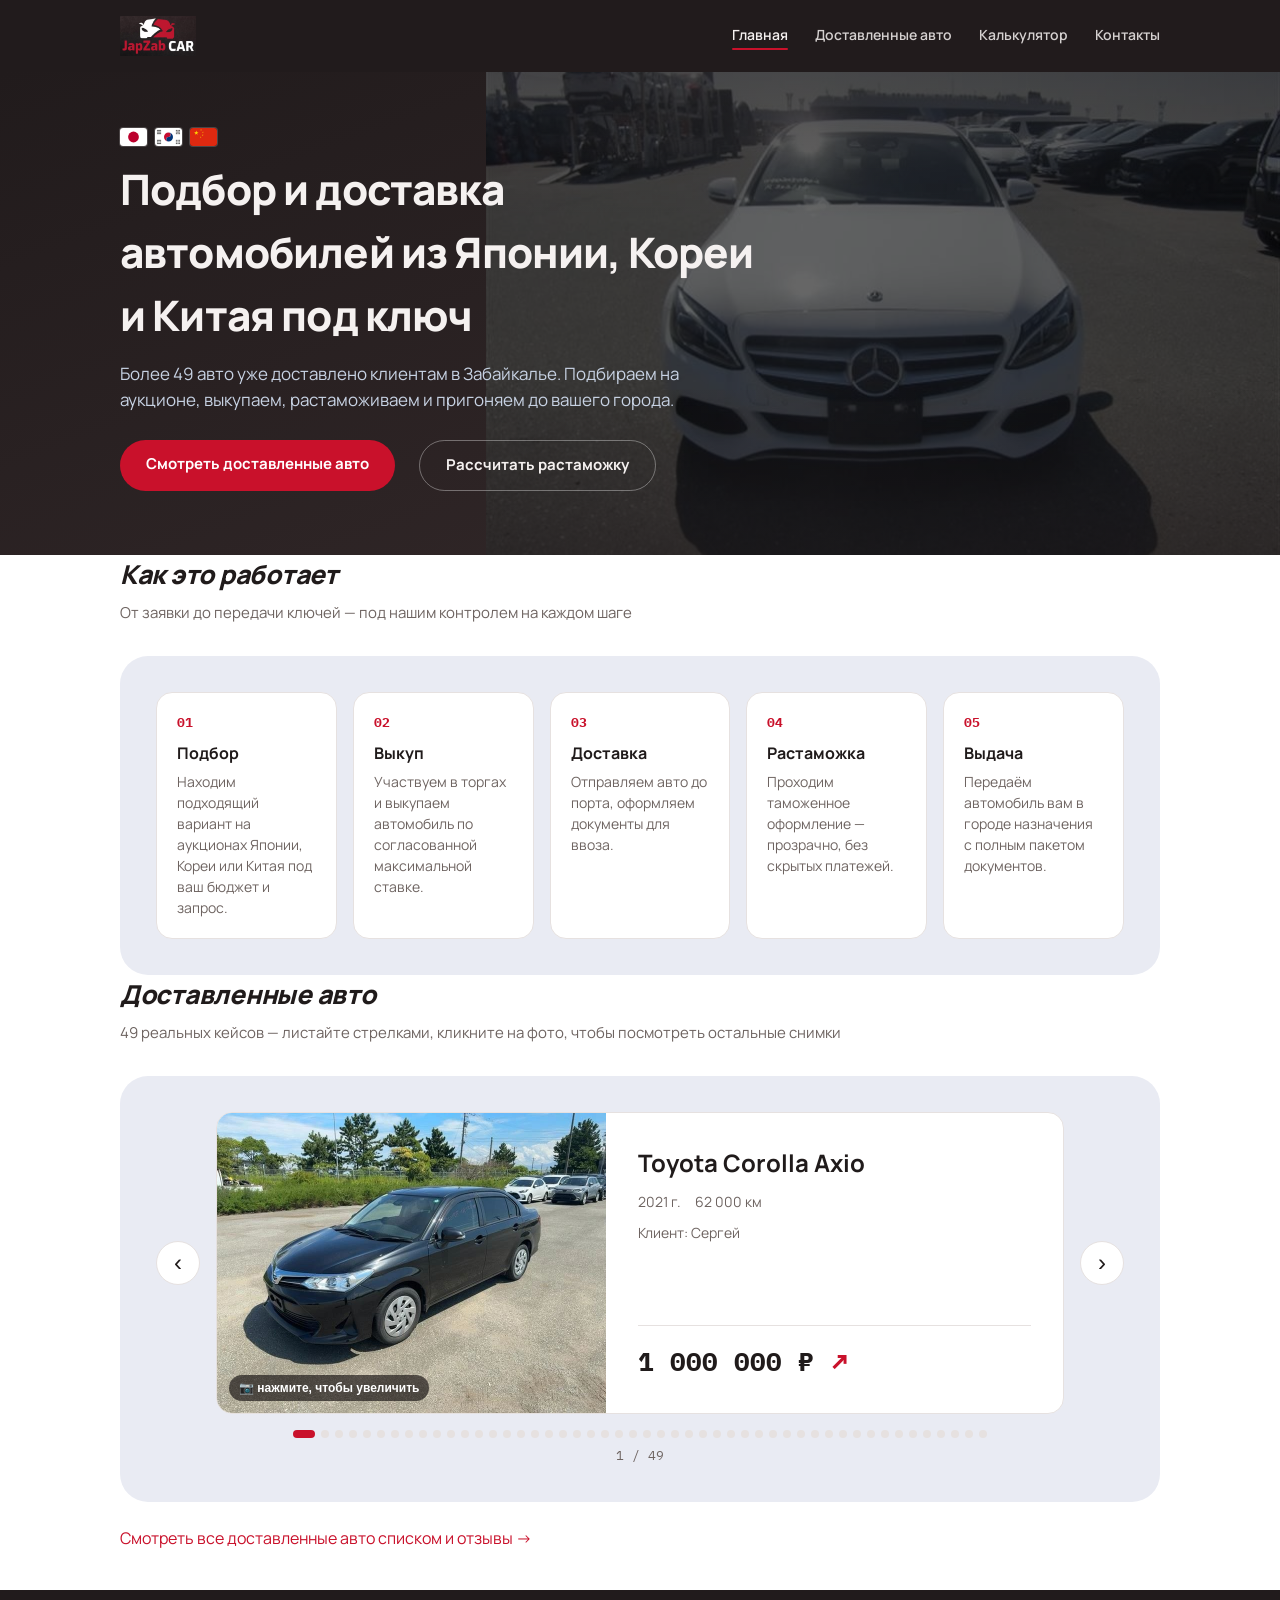
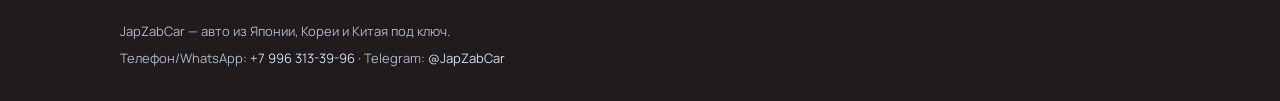
==== commit 53f42887: "Фото машины на заднем плане hero — реальный доставленный Mercedes-Benz C-Class Правая часть hero пус" ====
--- a/index.html
+++ b/index.html
@@ -24,6 +24,7 @@
 
 
 <div class="hero">
+  <div class="hero-bg-photo"><img src="assets/photos/JapZabCar_2245.jpg" alt="" loading="eager"></div>
   <div class="container">
     <div class="hero-flags">
       <span class="flag-icon"><svg viewBox="0 0 30 20" xmlns="http://www.w3.org/2000/svg" role="img" aria-label="Япония"><rect width="30" height="20" fill="#fff"/><circle cx="15" cy="10" r="6" fill="#bc002d"/></svg></span>
--- a/assets/css/style.css
+++ b/assets/css/style.css
@@ -94,10 +94,45 @@
 
 /* Hero */
 .hero {
+  position: relative;
+  overflow: hidden;
   background: linear-gradient(160deg, var(--header-bg), var(--header-bg-2));
   color: var(--header-text);
   padding: 56px 0 64px;
 }
+.hero-bg-photo {
+  position: absolute;
+  inset: 0;
+  left: 38%;
+  z-index: 0;
+}
+.hero-bg-photo img {
+  width: 100%;
+  height: 100%;
+  object-fit: cover;
+  object-position: center 42%;
+  filter: brightness(0.4) saturate(0.75);
+}
+.hero-bg-photo::before {
+  content: "";
+  position: absolute;
+  inset: 0;
+  background: linear-gradient(90deg,
+    var(--header-bg) 0%,
+    rgba(33, 27, 28, 0.92) 20%,
+    rgba(33, 27, 28, 0.55) 55%,
+    rgba(33, 27, 28, 0.45) 100%);
+}
+.hero-bg-photo::after {
+  content: "";
+  position: absolute;
+  inset: 0;
+  background: linear-gradient(180deg, rgba(33, 27, 28, 0.3) 0%, rgba(33, 27, 28, 0) 30%, rgba(33, 27, 28, 0) 65%, rgba(33, 27, 28, 0.5) 100%);
+}
+@media (max-width: 900px) {
+  .hero-bg-photo { display: none; }
+}
+.hero .container { position: relative; z-index: 1; }
 .hero h1 {
   font-size: clamp(28px, 4vw, 42px);
   font-weight: 800;
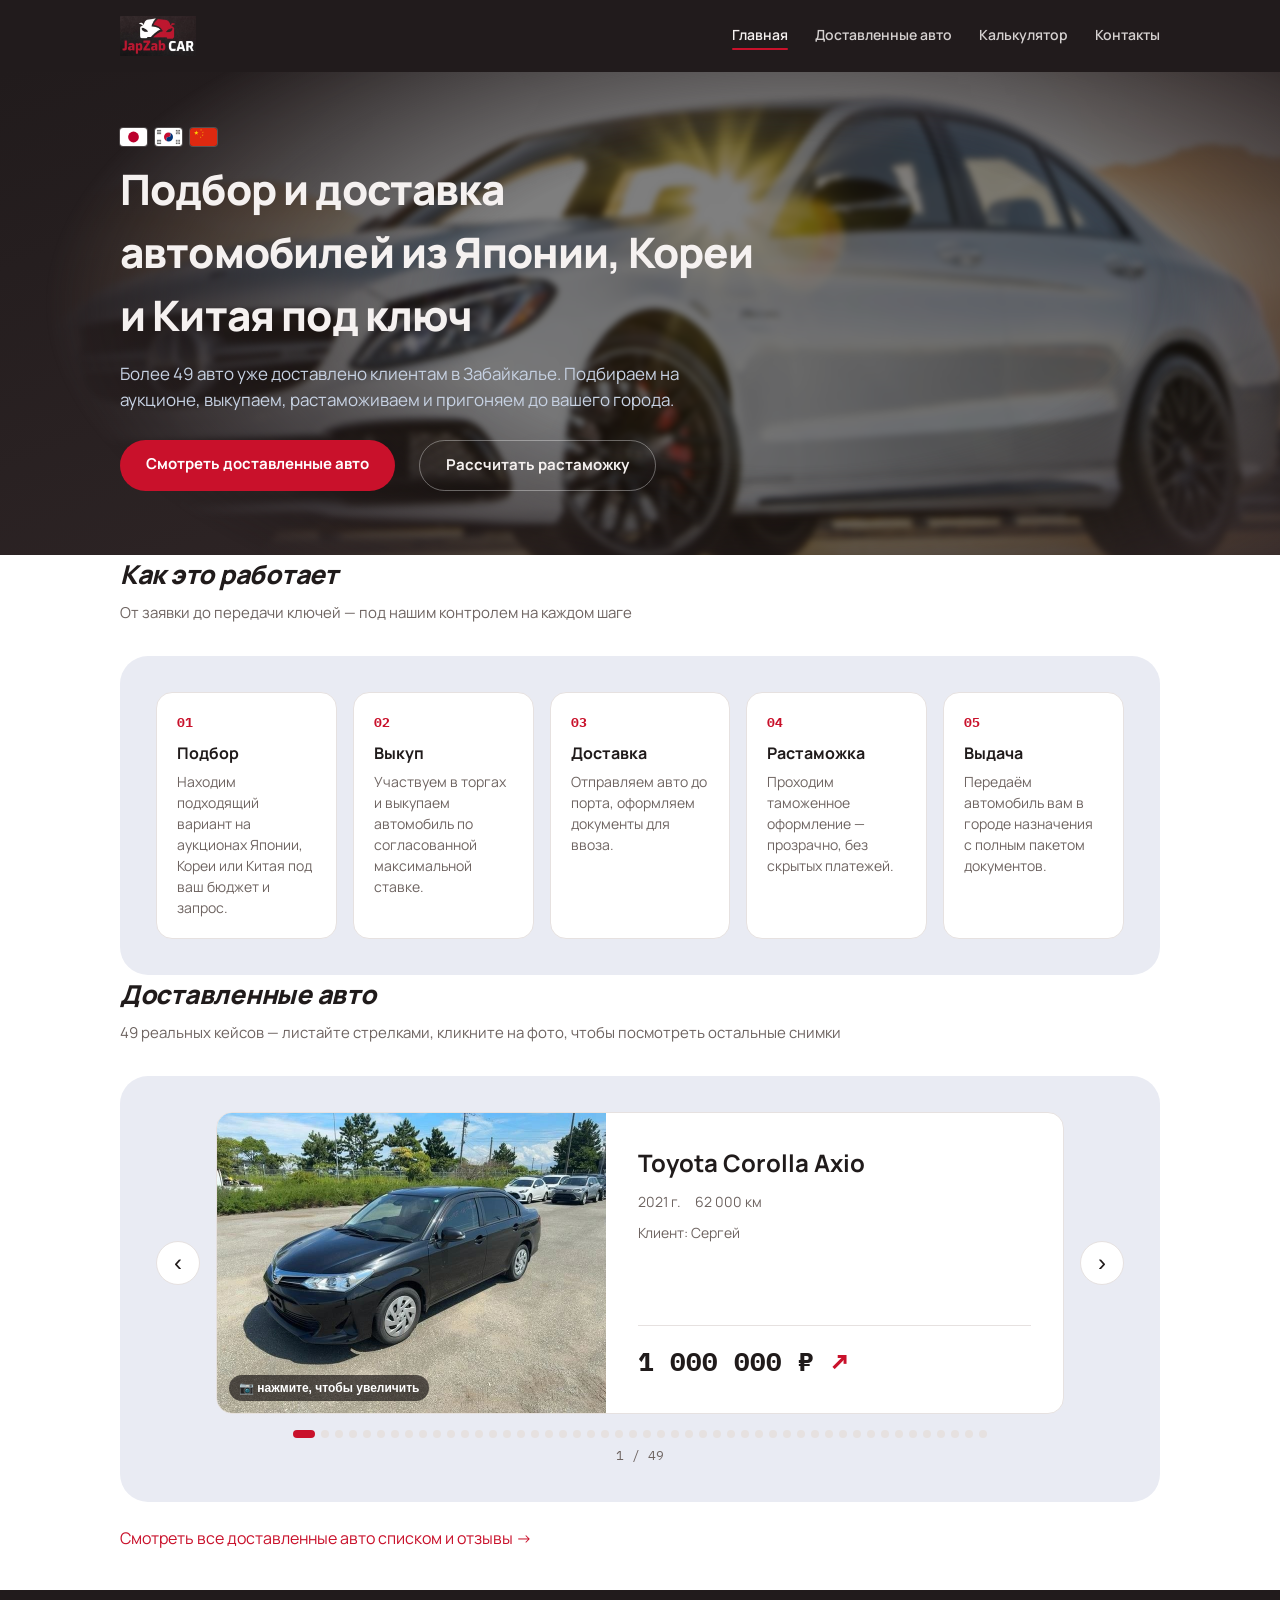
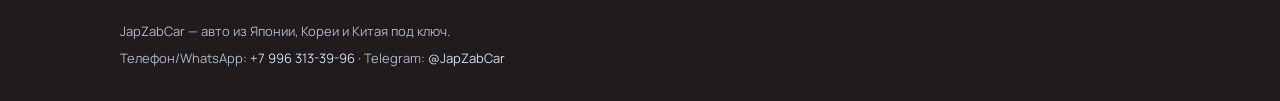
==== commit 81794d77: "Переделан фон hero: органичный blur/vignette, свежее фото, фикс автоскролла Старый вариант с жёстким" ====
--- a/index.html
+++ b/index.html
@@ -24,7 +24,7 @@
 
 
 <div class="hero">
-  <div class="hero-bg-photo"><img src="assets/photos/JapZabCar_2245.jpg" alt="" loading="eager"></div>
+  <div class="hero-bg-photo"><img src="assets/photos/hero/mercedes-amg-c63.jpg" alt="" loading="eager"></div>
   <div class="container">
     <div class="hero-flags">
       <span class="flag-icon"><svg viewBox="0 0 30 20" xmlns="http://www.w3.org/2000/svg" role="img" aria-label="Япония"><rect width="30" height="20" fill="#fff"/><circle cx="15" cy="10" r="6" fill="#bc002d"/></svg></span>
--- a/assets/css/style.css
+++ b/assets/css/style.css
@@ -103,31 +103,27 @@
 .hero-bg-photo {
   position: absolute;
   inset: 0;
-  left: 38%;
   z-index: 0;
+  mask-image: radial-gradient(ellipse 75% 95% at 62% 48%, #000 35%, transparent 78%);
+  -webkit-mask-image: radial-gradient(ellipse 75% 95% at 62% 48%, #000 35%, transparent 78%);
 }
 .hero-bg-photo img {
   width: 100%;
   height: 100%;
   object-fit: cover;
   object-position: center 42%;
-  filter: brightness(0.4) saturate(0.75);
+  filter: blur(3px) brightness(0.5) saturate(0.85);
+  transform: scale(1.06);
 }
 .hero-bg-photo::before {
   content: "";
   position: absolute;
   inset: 0;
-  background: linear-gradient(90deg,
-    var(--header-bg) 0%,
-    rgba(33, 27, 28, 0.92) 20%,
-    rgba(33, 27, 28, 0.55) 55%,
-    rgba(33, 27, 28, 0.45) 100%);
-}
-.hero-bg-photo::after {
-  content: "";
-  position: absolute;
-  inset: 0;
-  background: linear-gradient(180deg, rgba(33, 27, 28, 0.3) 0%, rgba(33, 27, 28, 0) 30%, rgba(33, 27, 28, 0) 65%, rgba(33, 27, 28, 0.5) 100%);
+  background: linear-gradient(100deg,
+    rgba(33, 27, 28, 0.88) 0%,
+    rgba(33, 27, 28, 0.6) 35%,
+    rgba(33, 27, 28, 0.28) 65%,
+    rgba(33, 27, 28, 0.15) 100%);
 }
 @media (max-width: 900px) {
   .hero-bg-photo { display: none; }
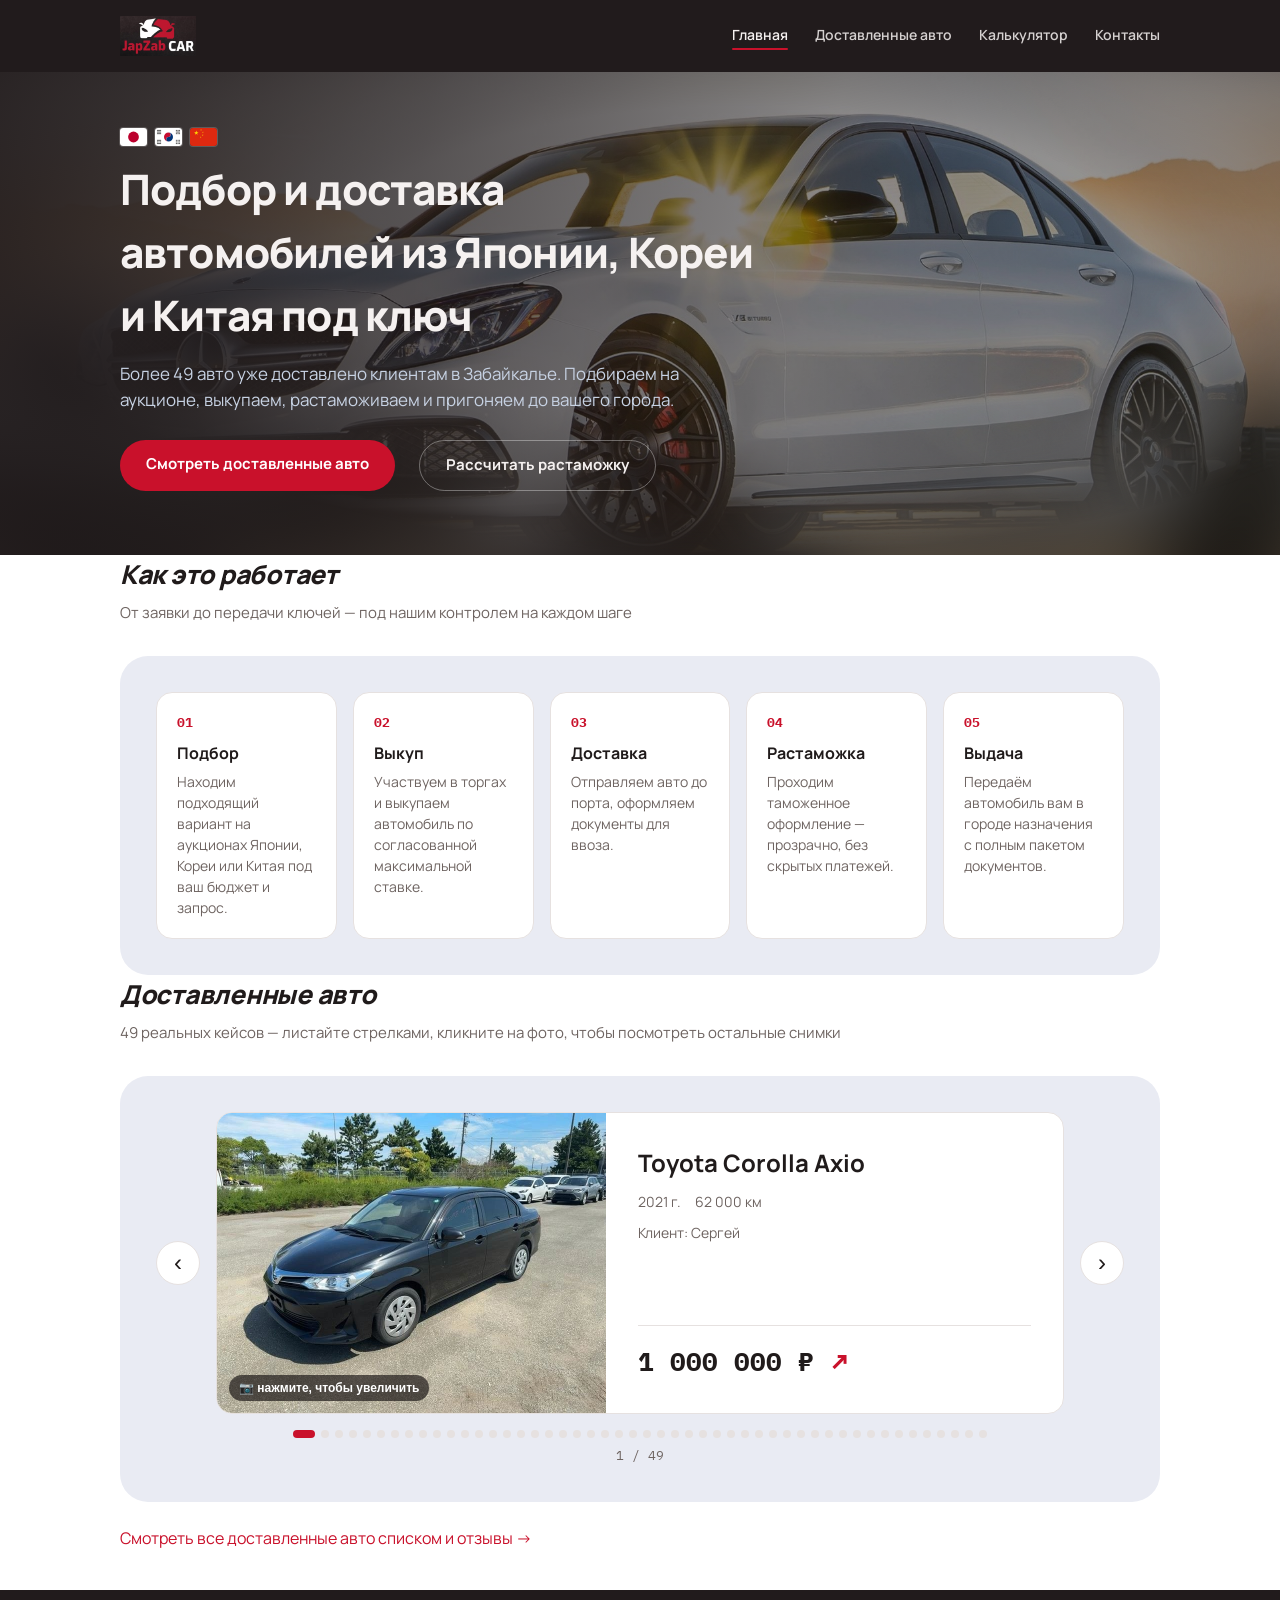
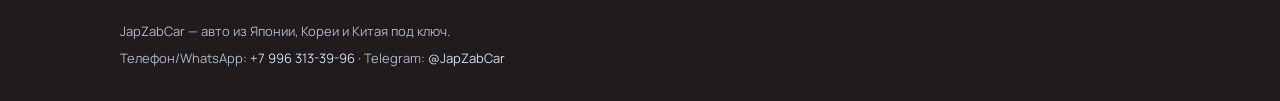
==== commit 7f7cf4ee: "Hero-фон на весь экран с настоящим размытием краёв, фикс скролла при обновлении Прошлый вариант с ra" ====
--- a/index.html
+++ b/index.html
@@ -2,6 +2,7 @@
 <html lang="ru">
 <head>
 <meta charset="UTF-8">
+<script>if ('scrollRestoration' in history) history.scrollRestoration = 'manual';</script>
 <meta name="viewport" content="width=device-width, initial-scale=1.0">
 <title>JapZabCar — авто из Японии, Кореи, Китая под ключ</title>
 <link rel="preconnect" href="https://fonts.googleapis.com"><link href="https://fonts.googleapis.com/css2?family=Manrope:wght@400;600;700;800&family=IBM+Plex+Mono:wght@500;600&display=swap" rel="stylesheet">
@@ -24,7 +25,10 @@
 
 
 <div class="hero">
-  <div class="hero-bg-photo"><img src="assets/photos/hero/mercedes-amg-c63.jpg" alt="" loading="eager"></div>
+  <div class="hero-bg-photo">
+    <img class="bg-blur" src="assets/photos/hero/mercedes-amg-c63.jpg" alt="" loading="eager" aria-hidden="true">
+    <img class="bg-sharp" src="assets/photos/hero/mercedes-amg-c63.jpg" alt="" loading="eager">
+  </div>
   <div class="container">
     <div class="hero-flags">
       <span class="flag-icon"><svg viewBox="0 0 30 20" xmlns="http://www.w3.org/2000/svg" role="img" aria-label="Япония"><rect width="30" height="20" fill="#fff"/><circle cx="15" cy="10" r="6" fill="#bc002d"/></svg></span>
--- a/assets/css/style.css
+++ b/assets/css/style.css
@@ -104,26 +104,37 @@
   position: absolute;
   inset: 0;
   z-index: 0;
-  mask-image: radial-gradient(ellipse 75% 95% at 62% 48%, #000 35%, transparent 78%);
-  -webkit-mask-image: radial-gradient(ellipse 75% 95% at 62% 48%, #000 35%, transparent 78%);
+  overflow: hidden;
 }
 .hero-bg-photo img {
+  position: absolute;
+  inset: 0;
   width: 100%;
   height: 100%;
   object-fit: cover;
-  object-position: center 42%;
-  filter: blur(3px) brightness(0.5) saturate(0.85);
-  transform: scale(1.06);
-}
-.hero-bg-photo::before {
+  object-position: center 40%;
+}
+/* soft blurred base fills the whole hero edge-to-edge */
+.hero-bg-photo .bg-blur {
+  filter: blur(34px) brightness(0.55) saturate(0.9);
+  transform: scale(1.2);
+}
+/* crisp photo on top, feathered into the blurred base at its own edges
+   (a farthest-side vignette hugs the box, not a floating oval) */
+.hero-bg-photo .bg-sharp {
+  filter: brightness(0.68) saturate(0.95) contrast(1.03);
+  mask-image: radial-gradient(ellipse farthest-side at 58% 40%, #000 55%, transparent 100%);
+  -webkit-mask-image: radial-gradient(ellipse farthest-side at 58% 40%, #000 55%, transparent 100%);
+}
+.hero-bg-photo::after {
   content: "";
   position: absolute;
   inset: 0;
   background: linear-gradient(100deg,
-    rgba(33, 27, 28, 0.88) 0%,
-    rgba(33, 27, 28, 0.6) 35%,
-    rgba(33, 27, 28, 0.28) 65%,
-    rgba(33, 27, 28, 0.15) 100%);
+    rgba(33, 27, 28, 0.9) 0%,
+    rgba(33, 27, 28, 0.62) 32%,
+    rgba(33, 27, 28, 0.26) 62%,
+    rgba(33, 27, 28, 0.1) 100%);
 }
 @media (max-width: 900px) {
   .hero-bg-photo { display: none; }
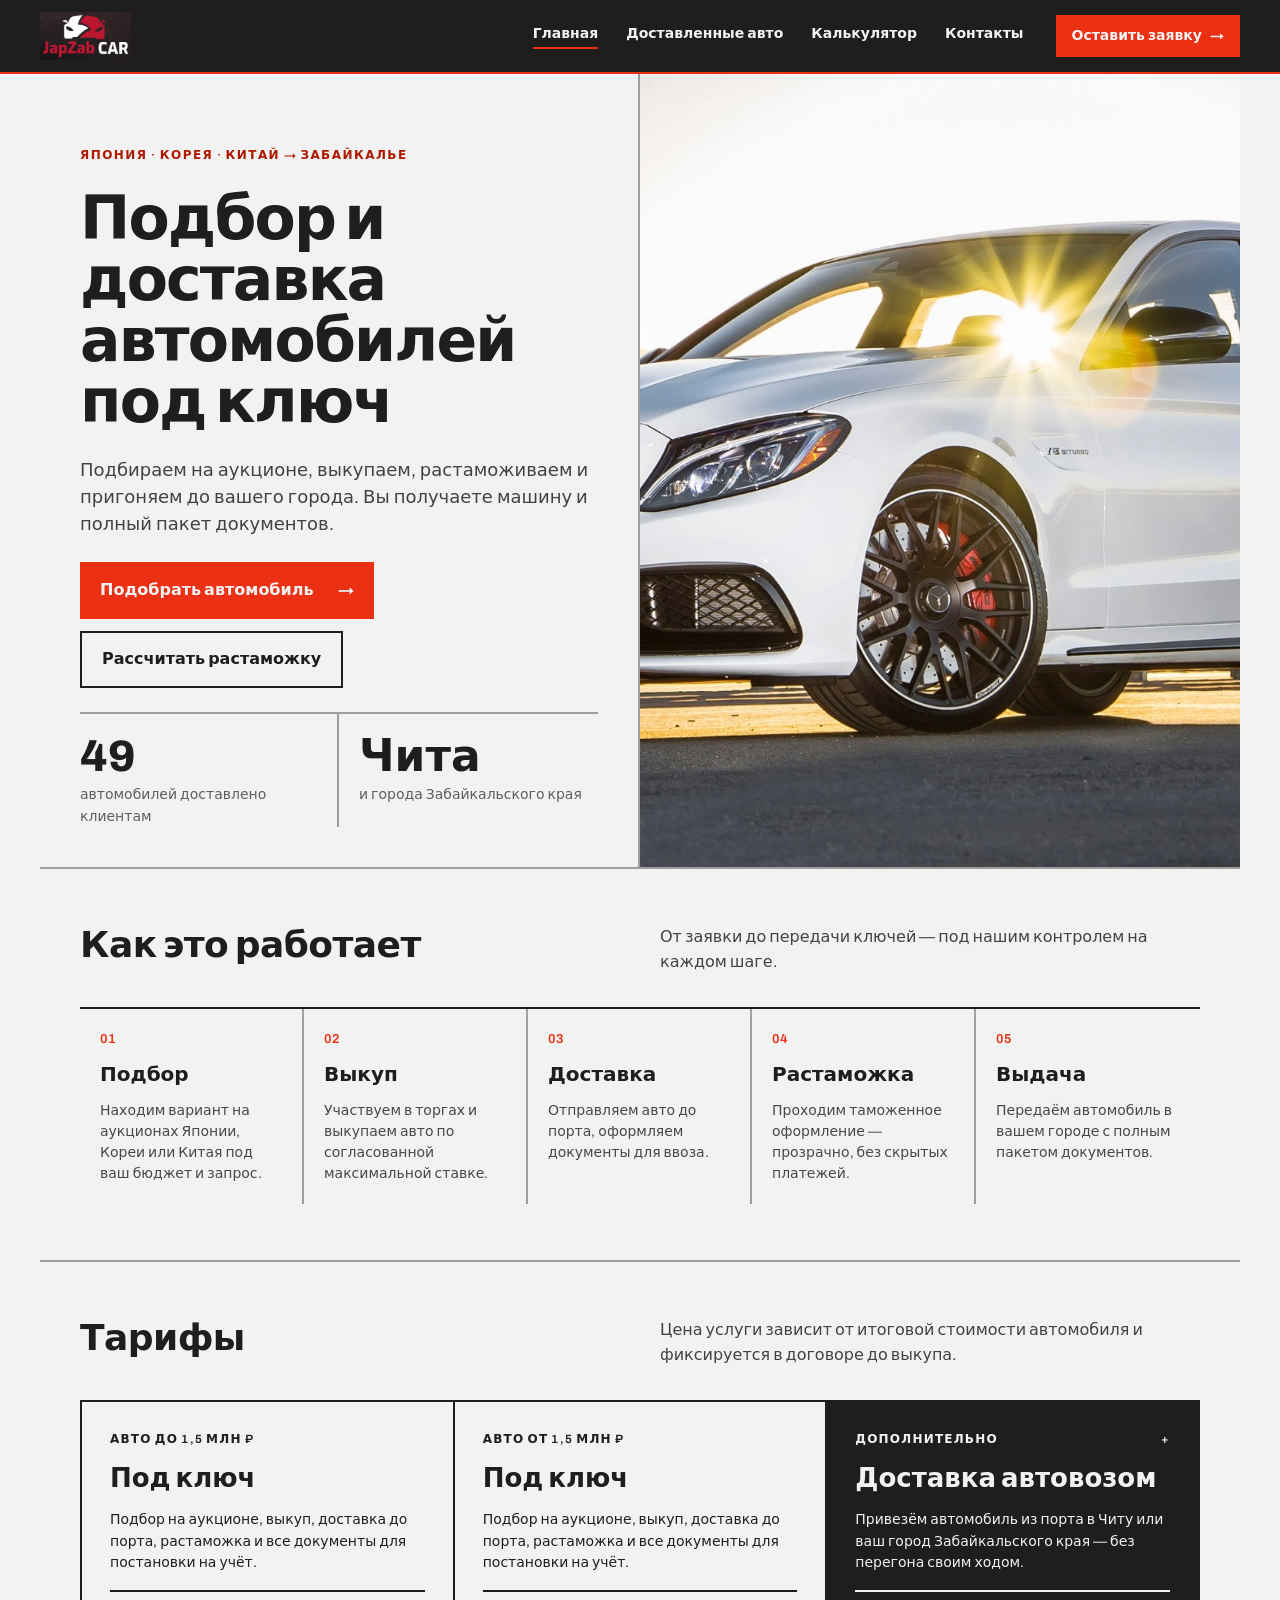
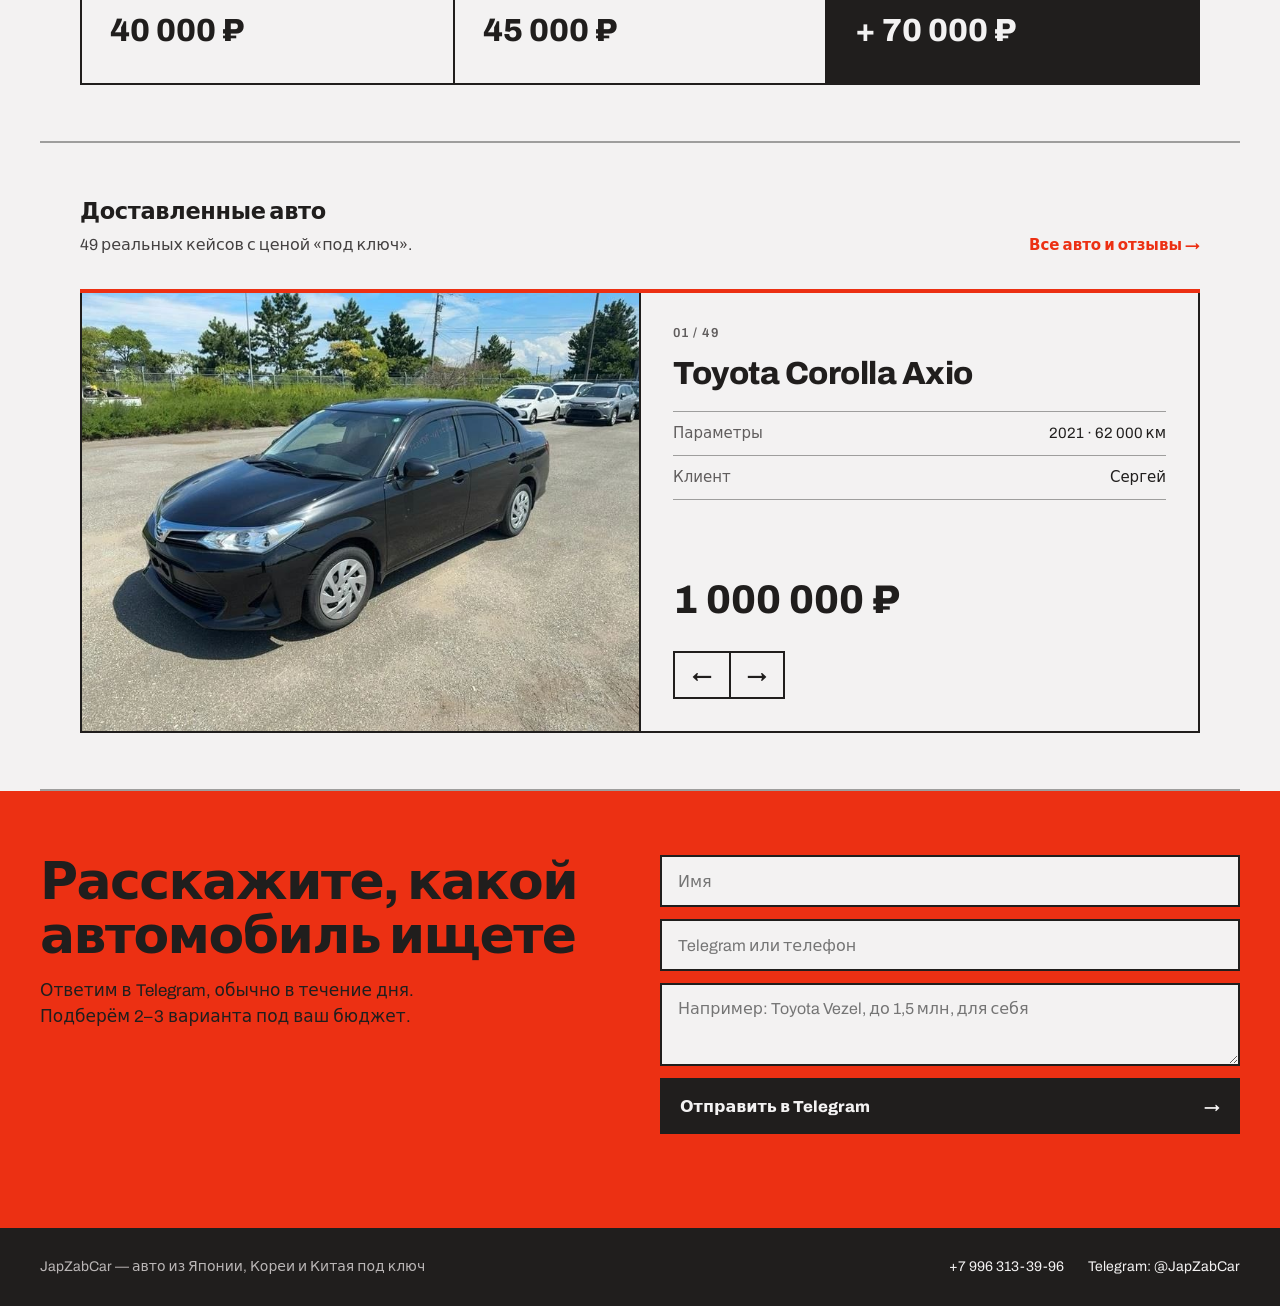
==== commit 45b716b2: "Редизайн сайта в стиле Modernist по хендоффу от Клод Дизайн Полностью переписан визуальный язык всех" ====
--- a/index.html
+++ b/index.html
@@ -5,7 +5,7 @@
 <script>if ('scrollRestoration' in history) history.scrollRestoration = 'manual';</script>
 <meta name="viewport" content="width=device-width, initial-scale=1.0">
 <title>JapZabCar — авто из Японии, Кореи, Китая под ключ</title>
-<link rel="preconnect" href="https://fonts.googleapis.com"><link href="https://fonts.googleapis.com/css2?family=Manrope:wght@400;600;700;800&family=IBM+Plex+Mono:wght@500;600&display=swap" rel="stylesheet">
+<link rel="preconnect" href="https://fonts.googleapis.com"><link href="https://fonts.googleapis.com/css2?family=Archivo:wght@400;600;800&display=swap" rel="stylesheet">
 <link rel="icon" href="assets/favicon.png" type="image/png">
 <link rel="stylesheet" href="assets/css/style.css">
 
@@ -14,644 +14,826 @@
 <header class="site">
   <div class="container">
     <a href="index.html" class="logo"><img src="assets/logo.png" alt="JapZabCar"></a>
-    <nav class="main">
-      <a href="index.html" class="active">Главная</a>
-      <a href="portfolio.html" >Доставленные авто</a>
-      <a href="calculator.html" >Калькулятор</a>
-      <a href="contacts.html" >Контакты</a>
-    </nav>
+    <nav class="main"><a href="index.html" class="active">Главная</a><a href="portfolio.html">Доставленные авто</a><a href="calculator.html">Калькулятор</a><a href="contacts.html">Контакты</a></nav>
+    <a href="#lead" class="header-cta">Оставить заявку <span>&#8594;</span></a>
   </div>
 </header>
 
-
 <div class="hero">
-  <div class="hero-bg-photo">
-    <img class="bg-blur" src="assets/photos/hero/mercedes-amg-c63.jpg" alt="" loading="eager" aria-hidden="true">
-    <img class="bg-sharp" src="assets/photos/hero/mercedes-amg-c63.jpg" alt="" loading="eager">
-  </div>
   <div class="container">
-    <div class="hero-flags">
-      <span class="flag-icon"><svg viewBox="0 0 30 20" xmlns="http://www.w3.org/2000/svg" role="img" aria-label="Япония"><rect width="30" height="20" fill="#fff"/><circle cx="15" cy="10" r="6" fill="#bc002d"/></svg></span>
-      <span class="flag-icon"><svg viewBox="0 0 30 20" xmlns="http://www.w3.org/2000/svg" role="img" aria-label="Южная Корея">
-  <rect width="30" height="20" fill="#fff"/>
-  <g transform="translate(15,10)">
-    <circle r="5" fill="#fff"/>
-    <path d="M0,-5 A2.5,2.5 0 0,1 0,0 A2.5,2.5 0 0,0 0,5 A5,5 0 0,1 0,-5 Z" fill="#c60c30"/>
-    <path d="M0,5 A2.5,2.5 0 0,1 0,0 A2.5,2.5 0 0,0 0,-5 A5,5 0 0,1 0,5 Z" fill="#003478"/>
-  </g>
-  <g stroke="#000" stroke-width="0.7">
-    <g transform="translate(4.5,4.5)"><line x1="-2.3" y1="-1.8" x2="2.3" y2="-1.8"/><line x1="-2.3" y1="0" x2="2.3" y2="0"/><line x1="-2.3" y1="1.8" x2="2.3" y2="1.8"/></g>
-    <g transform="translate(25.5,4.5)"><line x1="-2.3" y1="-1.8" x2="-0.4" y2="-1.8"/><line x1="0.4" y1="-1.8" x2="2.3" y2="-1.8"/><line x1="-2.3" y1="0" x2="2.3" y2="0"/><line x1="-2.3" y1="1.8" x2="-0.4" y2="1.8"/><line x1="0.4" y1="1.8" x2="2.3" y2="1.8"/></g>
-    <g transform="translate(4.5,15.5)"><line x1="-2.3" y1="-1.8" x2="2.3" y2="-1.8"/><line x1="-2.3" y1="0" x2="-0.4" y2="0"/><line x1="0.4" y1="0" x2="2.3" y2="0"/><line x1="-2.3" y1="1.8" x2="2.3" y2="1.8"/></g>
-    <g transform="translate(25.5,15.5)"><line x1="-2.3" y1="-1.8" x2="-0.4" y2="-1.8"/><line x1="0.4" y1="-1.8" x2="2.3" y2="-1.8"/><line x1="-2.3" y1="0" x2="-0.4" y2="0"/><line x1="0.4" y1="0" x2="2.3" y2="0"/><line x1="-2.3" y1="1.8" x2="-0.4" y2="1.8"/><line x1="0.4" y1="1.8" x2="2.3" y2="1.8"/></g>
-  </g>
-</svg></span>
-      <span class="flag-icon"><svg viewBox="0 0 30 20" xmlns="http://www.w3.org/2000/svg" role="img" aria-label="Китай">
-  <defs><path id="star5" d="M0,-1 L0.2245,-0.309 L0.9511,-0.309 L0.3633,0.118 L0.5878,0.809 L0,0.382 L-0.5878,0.809 L-0.3633,0.118 L-0.9511,-0.309 L-0.2245,-0.309 Z"/></defs>
-  <rect width="30" height="20" fill="#de2910"/>
-  <use href="#star5" fill="#ffde00" transform="translate(7,5.5) scale(2.6)"/>
-  <use href="#star5" fill="#ffde00" transform="translate(12.2,2.2) scale(0.85) rotate(23)"/>
-  <use href="#star5" fill="#ffde00" transform="translate(14.3,4.8) scale(0.85) rotate(46)"/>
-  <use href="#star5" fill="#ffde00" transform="translate(14.1,7.9) scale(0.85) rotate(70)"/>
-  <use href="#star5" fill="#ffde00" transform="translate(11.9,10.2) scale(0.85) rotate(21)"/>
-</svg></span>
-    </div>
-    <h1>Подбор и доставка автомобилей из Японии, Кореи и Китая под ключ</h1>
-    <p>Более 49 авто уже доставлено клиентам в Забайкалье. Подбираем на аукционе, выкупаем, растаможиваем и пригоняем до вашего города.</p>
-    <div class="cta-row">
-      <a class="btn btn-primary" href="portfolio.html">Смотреть доставленные авто</a>
-      <a class="btn btn-ghost" href="calculator.html">Рассчитать растаможку</a>
+    <div class="hero-grid">
+      <div class="hero-left">
+        <div class="hero-kicker" data-hero="">Япония &middot; Корея &middot; Китай &#8594; Забайкалье</div>
+        <h1 data-hero="">Подбор и доставка автомобилей под ключ</h1>
+        <p class="hero-lead" data-hero="">Подбираем на аукционе, выкупаем, растаможиваем и пригоняем до вашего города. Вы получаете машину и полный пакет документов.</p>
+        <div class="cta-row" data-hero="">
+          <a href="#lead" class="btn btn-primary">Подобрать автомобиль <span>&#8594;</span></a>
+          <a href="calculator.html" class="btn btn-secondary">Рассчитать растаможку</a>
+        </div>
+        <div class="hero-stats" data-hero="">
+          <div class="hero-stat"><div class="hero-stat-num" id="heroCount" data-count="49">49</div><div class="hero-stat-label">автомобилей доставлено клиентам</div></div>
+          <div class="hero-stat"><div class="hero-stat-num">Чита</div><div class="hero-stat-label">и города Забайкальского края</div></div>
+        </div>
+      </div>
+      <div class="hero-photo"><img data-kenburns src="assets/photos/hero/mercedes-amg-c63.jpg" alt=""></div>
     </div>
   </div>
 </div>
 
-<section class="container">
-  <h2 class="section-title">Как это работает</h2>
-  <p class="section-subtitle">От заявки до передачи ключей — под нашим контролем на каждом шаге</p>
-  <div class="panel">
-    <div class="steps">
-      <div class="step"><div class="num">01</div><h3>Подбор</h3><p>Находим подходящий вариант на аукционах Японии, Кореи или Китая под ваш бюджет и запрос.</p></div>
-      <div class="step"><div class="num">02</div><h3>Выкуп</h3><p>Участвуем в торгах и выкупаем автомобиль по согласованной максимальной ставке.</p></div>
-      <div class="step"><div class="num">03</div><h3>Доставка</h3><p>Отправляем авто до порта, оформляем документы для ввоза.</p></div>
-      <div class="step"><div class="num">04</div><h3>Растаможка</h3><p>Проходим таможенное оформление — прозрачно, без скрытых платежей.</p></div>
-      <div class="step"><div class="num">05</div><h3>Выдача</h3><p>Передаём автомобиль вам в городе назначения с полным пакетом документов.</p></div>
-    </div>
-  </div>
-</section>
+<div class="container">
+  <div class="section">
+    <div class="section-head" data-reveal="">
+      <h2>Как это работает</h2>
+      <p>От заявки до передачи ключей — под нашим контролем на каждом шаге.</p>
+    </div>
+    <div class="steps-grid" data-stagger="">
+      <div class="step"><div class="step-num">01</div><div class="step-title">Подбор</div><div class="step-text">Находим вариант на аукционах Японии, Кореи или Китая под ваш бюджет и запрос.</div></div><div class="step"><div class="step-num">02</div><div class="step-title">Выкуп</div><div class="step-text">Участвуем в торгах и выкупаем авто по согласованной максимальной ставке.</div></div><div class="step"><div class="step-num">03</div><div class="step-title">Доставка</div><div class="step-text">Отправляем авто до порта, оформляем документы для ввоза.</div></div><div class="step"><div class="step-num">04</div><div class="step-title">Растаможка</div><div class="step-text">Проходим таможенное оформление — прозрачно, без скрытых платежей.</div></div><div class="step"><div class="step-num">05</div><div class="step-title">Выдача</div><div class="step-text">Передаём автомобиль в вашем городе с полным пакетом документов.</div></div>
+    </div>
+  </div>
 
-<section class="container">
-  <h2 class="section-title">Доставленные авто</h2>
-  <p class="section-subtitle">49 реальных кейсов — листайте стрелками, кликните на фото, чтобы посмотреть остальные снимки</p>
-  <div class="panel">
-    <div class="carousel" id="carousel">
-      <button type="button" class="carousel-arrow carousel-prev" id="carouselPrev" aria-label="Предыдущий автомобиль">&lsaquo;</button>
-      <div class="carousel-track" id="carouselTrack">
-        <div class="carousel-slide active" data-index="0">
-      <button type="button" class="slide-photo" data-gallery='["assets/photos/JapZabCar_2446.jpg"]'>
-        <img src="assets/photos/JapZabCar_2446.jpg" alt="Toyota Corolla Axio" loading="lazy">
-        <div class="slide-photo-hint">📷 нажмите, чтобы увеличить</div>
-      </button>
-      <div class="slide-body">
-        <h3>Toyota Corolla Axio</h3>
-        <div class="slide-specs"><span>2021 г.</span><span>62 000 км</span></div>
-        <div class="slide-client">Клиент: Сергей</div>
-        <div class="slide-price">1 000 000 ₽ <span class="price-arrow">&#8599;</span></div>
-      </div>
-    </div><div class="carousel-slide" data-index="1">
-      <button type="button" class="slide-photo" data-gallery='["assets/photos/JapZabCar_2437.jpg"]'>
-        <img src="assets/photos/JapZabCar_2437.jpg" alt="Suzuki Jimny" loading="lazy">
-        <div class="slide-photo-hint">📷 нажмите, чтобы увеличить</div>
-      </button>
-      <div class="slide-body">
-        <h3>Suzuki Jimny</h3>
-        <div class="slide-specs"><span>2023 г.</span><span>9 500 км</span></div>
-        <div class="slide-client">Клиент: г. Хилок</div>
-        <div class="slide-price">1 950 000 ₽ <span class="price-arrow">&#8599;</span></div>
-      </div>
-    </div><div class="carousel-slide" data-index="2">
-      <button type="button" class="slide-photo" data-gallery='["assets/photos/JapZabCar_2427.jpg"]'>
-        <img src="assets/photos/JapZabCar_2427.jpg" alt="Mercedes-Benz GLA" loading="lazy">
-        <div class="slide-photo-hint">📷 нажмите, чтобы увеличить</div>
-      </button>
-      <div class="slide-body">
-        <h3>Mercedes-Benz GLA</h3>
-        <div class="slide-specs"><span>28 000 км</span><span>1600 см³</span></div>
-        <div class="slide-client">Клиент: Нина · г. Чита</div>
-        <div class="slide-price">1 330 000 ₽ <span class="price-arrow">&#8599;</span></div>
-      </div>
-    </div><div class="carousel-slide" data-index="3">
-      <button type="button" class="slide-photo" data-gallery='["assets/photos/JapZabCar_2404.jpg"]'>
-        <img src="assets/photos/JapZabCar_2404.jpg" alt="Suzuki Jimny" loading="lazy">
-        <div class="slide-photo-hint">📷 нажмите, чтобы увеличить</div>
-      </button>
-      <div class="slide-body">
-        <h3>Suzuki Jimny</h3>
-        <div class="slide-specs"><span>2023 г.</span><span>17 000 км</span></div>
-        <div class="slide-client">Клиент: Александр · г. Чита</div>
-        <div class="slide-price">1 230 000 ₽ <span class="price-arrow">&#8599;</span></div>
-      </div>
-    </div><div class="carousel-slide" data-index="4">
-      <button type="button" class="slide-photo" data-gallery='["assets/photos/JapZabCar_2398.jpg"]'>
-        <img src="assets/photos/JapZabCar_2398.jpg" alt="Toyota Probox" loading="lazy">
-        <div class="slide-photo-hint">📷 нажмите, чтобы увеличить</div>
-      </button>
-      <div class="slide-body">
-        <h3>Toyota Probox</h3>
-        <div class="slide-specs"><span>2023 г.</span><span>22 000 км</span></div>
-        <div class="slide-client">Клиент: Татьяна · г. Чита</div>
-        <div class="slide-price">1 280 000 ₽ <span class="price-arrow">&#8599;</span></div>
-      </div>
-    </div><div class="carousel-slide" data-index="5">
-      <button type="button" class="slide-photo" data-gallery='["assets/photos/JapZabCar_2392.jpg"]'>
-        <img src="assets/photos/JapZabCar_2392.jpg" alt="Honda Freed Hybrid" loading="lazy">
-        <div class="slide-photo-hint">📷 нажмите, чтобы увеличить</div>
-      </button>
-      <div class="slide-body">
-        <h3>Honda Freed Hybrid</h3>
-        <div class="slide-specs"><span>111 000 км</span></div>
-        <div class="slide-client">Клиент: Юрий · г. Чита</div>
-        <div class="slide-price">830 000 ₽ <span class="price-arrow">&#8599;</span></div>
-      </div>
-    </div><div class="carousel-slide" data-index="6">
-      <button type="button" class="slide-photo" data-gallery='["assets/photos/JapZabCar_2388.jpg"]'>
-        <img src="assets/photos/JapZabCar_2388.jpg" alt="Suzuki Jimny" loading="lazy">
-        <div class="slide-photo-hint">📷 нажмите, чтобы увеличить</div>
-      </button>
-      <div class="slide-body">
-        <h3>Suzuki Jimny</h3>
-        <div class="slide-specs"><span>2018 г.</span><span>38 000 км</span></div>
-        <div class="slide-client">Клиент: г. Чита</div>
-        <div class="slide-price">1 100 000 ₽ <span class="price-arrow">&#8599;</span></div>
-      </div>
-    </div><div class="carousel-slide" data-index="7">
-      <button type="button" class="slide-photo" data-gallery='["assets/photos/JapZabCar_2382.jpg"]'>
-        <img src="assets/photos/JapZabCar_2382.jpg" alt="Honda Freed Spike" loading="lazy">
-        <div class="slide-photo-hint">📷 нажмите, чтобы увеличить</div>
-      </button>
-      <div class="slide-body">
-        <h3>Honda Freed Spike</h3>
-        <div class="slide-specs"><span>94 000 км</span></div>
-        <div class="slide-client">Клиент: Татьяна · г. Чита</div>
-        <div class="slide-price">850 000 ₽ <span class="price-arrow">&#8599;</span></div>
-      </div>
-    </div><div class="carousel-slide" data-index="8">
-      <button type="button" class="slide-photo" data-gallery='["assets/photos/JapZabCar_2366.jpg"]'>
-        <img src="assets/photos/JapZabCar_2366.jpg" alt="Suzuki Jimny" loading="lazy">
-        <div class="slide-photo-hint">📷 нажмите, чтобы увеличить</div>
-      </button>
-      <div class="slide-body">
-        <h3>Suzuki Jimny</h3>
-        <div class="slide-specs"><span>2018 г.</span><span>38 000 км</span></div>
-        <div class="slide-client">Клиент: г. Чита</div>
-        <div class="slide-price">1 100 000 ₽ <span class="price-arrow">&#8599;</span></div>
-      </div>
-    </div><div class="carousel-slide" data-index="9">
-      <button type="button" class="slide-photo" data-gallery='["assets/photos/JapZabCar_2336.jpg"]'>
-        <img src="assets/photos/JapZabCar_2336.jpg" alt="Suzuki Jimny" loading="lazy">
-        <div class="slide-photo-hint">📷 нажмите, чтобы увеличить</div>
-      </button>
-      <div class="slide-body">
-        <h3>Suzuki Jimny</h3>
-        <div class="slide-specs"><span>2010 г.</span><span>65 000 км</span></div>
-        <div class="slide-client">Клиент: Максим · г. Чита</div>
-        <div class="slide-price">700 000 ₽ <span class="price-arrow">&#8599;</span></div>
-      </div>
-    </div><div class="carousel-slide" data-index="10">
-      <button type="button" class="slide-photo" data-gallery='["assets/photos/JapZabCar_2318.jpg"]'>
-        <img src="assets/photos/JapZabCar_2318.jpg" alt="Toyota Passo" loading="lazy">
-        <div class="slide-photo-hint">📷 нажмите, чтобы увеличить</div>
-      </button>
-      <div class="slide-body">
-        <h3>Toyota Passo</h3>
-        <div class="slide-specs"><span>2022 г.</span><span>4 211 км</span></div>
-        <div class="slide-client">Клиент: Алексей · г. Чита</div>
-        <div class="slide-price">800 000 ₽ <span class="price-arrow">&#8599;</span></div>
-      </div>
-    </div><div class="carousel-slide" data-index="11">
-      <button type="button" class="slide-photo" data-gallery='["assets/photos/JapZabCar_2289.jpg"]'>
-        <img src="assets/photos/JapZabCar_2289.jpg" alt="Suzuki Jimny Sierra" loading="lazy">
-        <div class="slide-photo-hint">📷 нажмите, чтобы увеличить</div>
-      </button>
-      <div class="slide-body">
-        <h3>Suzuki Jimny Sierra</h3>
-        <div class="slide-specs"><span>2020 г.</span><span>38 000 км</span></div>
-        <div class="slide-client">Клиент: Сергей · г. Могоча</div>
-        <div class="slide-price">1 630 000 ₽ <span class="price-arrow">&#8599;</span></div>
-      </div>
-    </div><div class="carousel-slide" data-index="12">
-      <button type="button" class="slide-photo" data-gallery='["assets/photos/gallery/JapZabCar_2277_g0.jpg", "assets/photos/gallery/JapZabCar_2277_g1.jpg", "assets/photos/gallery/JapZabCar_2277_g2.jpg", "assets/photos/gallery/JapZabCar_2277_g3.jpg", "assets/photos/gallery/JapZabCar_2277_g4.jpg"]'>
-        <img src="assets/photos/gallery/JapZabCar_2277_g0.jpg" alt="Honda WR-V" loading="lazy">
-        <div class="slide-photo-hint">📷 5 фото &mdash; нажмите, чтобы посмотреть</div>
-      </button>
-      <div class="slide-body">
-        <h3>Honda WR-V</h3>
-        <div class="slide-specs"><span>2024 г.</span><span>18 000 км</span></div>
-        <div class="slide-client">Клиент: Яна · г. Чита</div>
-        <div class="slide-price">1 780 000 ₽ <span class="price-arrow">&#8599;</span></div>
-      </div>
-    </div><div class="carousel-slide" data-index="13">
-      <button type="button" class="slide-photo" data-gallery='["assets/photos/gallery/JapZabCar_2267_g0.jpg", "assets/photos/gallery/JapZabCar_2267_g1.jpg", "assets/photos/gallery/JapZabCar_2267_g2.jpg", "assets/photos/gallery/JapZabCar_2267_g3.jpg", "assets/photos/gallery/JapZabCar_2267_g4.jpg", "assets/photos/gallery/JapZabCar_2267_g5.jpg"]'>
-        <img src="assets/photos/gallery/JapZabCar_2267_g0.jpg" alt="Volkswagen T-Cross" loading="lazy">
-        <div class="slide-photo-hint">📷 6 фото &mdash; нажмите, чтобы посмотреть</div>
-      </button>
-      <div class="slide-body">
-        <h3>Volkswagen T-Cross</h3>
-        <div class="slide-specs"></div>
-        <div class="slide-client">Клиент: Наталья · г. Чита</div>
-        <div class="slide-price">1 180 000 ₽ <span class="price-arrow">&#8599;</span></div>
-      </div>
-    </div><div class="carousel-slide" data-index="14">
-      <button type="button" class="slide-photo" data-gallery='["assets/photos/gallery/JapZabCar_2260_g0.jpg", "assets/photos/gallery/JapZabCar_2260_g1.jpg", "assets/photos/gallery/JapZabCar_2260_g2.jpg", "assets/photos/gallery/JapZabCar_2260_g3.jpg", "assets/photos/gallery/JapZabCar_2260_g4.jpg", "assets/photos/gallery/JapZabCar_2260_g5.jpg"]'>
-        <img src="assets/photos/gallery/JapZabCar_2260_g0.jpg" alt="Honda Freed" loading="lazy">
-        <div class="slide-photo-hint">📷 6 фото &mdash; нажмите, чтобы посмотреть</div>
-      </button>
-      <div class="slide-body">
-        <h3>Honda Freed</h3>
-        <div class="slide-specs"><span>105 000 км</span></div>
-        <div class="slide-client">Клиент: Валерий · г. Чита</div>
-        <div class="slide-price">805 000 ₽ <span class="price-arrow">&#8599;</span></div>
-      </div>
-    </div><div class="carousel-slide" data-index="15">
-      <button type="button" class="slide-photo" data-gallery='["assets/photos/gallery/JapZabCar_2255_g0.jpg", "assets/photos/gallery/JapZabCar_2255_g1.jpg", "assets/photos/gallery/JapZabCar_2255_g2.jpg", "assets/photos/gallery/JapZabCar_2255_g3.jpg", "assets/photos/gallery/JapZabCar_2255_g4.jpg"]'>
-        <img src="assets/photos/gallery/JapZabCar_2255_g0.jpg" alt="Honda Freed Hybrid" loading="lazy">
-        <div class="slide-photo-hint">📷 5 фото &mdash; нажмите, чтобы посмотреть</div>
-      </button>
-      <div class="slide-body">
-        <h3>Honda Freed Hybrid</h3>
-        <div class="slide-specs"><span>78 000 км</span></div>
-        <div class="slide-client">Клиент: Фирдавс · г. Чита</div>
-        <div class="slide-price">830 000 ₽ <span class="price-arrow">&#8599;</span></div>
-      </div>
-    </div><div class="carousel-slide" data-index="16">
-      <button type="button" class="slide-photo" data-gallery='["assets/photos/JapZabCar_2245.jpg"]'>
-        <img src="assets/photos/JapZabCar_2245.jpg" alt="Mercedes-Benz C-Class" loading="lazy">
-        <div class="slide-photo-hint">📷 нажмите, чтобы увеличить</div>
-      </button>
-      <div class="slide-body">
-        <h3>Mercedes-Benz C-Class</h3>
-        <div class="slide-specs"></div>
-        <div class="slide-client">Клиент: Татьяна · г. Чита</div>
-        <div class="slide-price">1 700 000 ₽ <span class="price-arrow">&#8599;</span></div>
-      </div>
-    </div><div class="carousel-slide" data-index="17">
-      <button type="button" class="slide-photo" data-gallery='["assets/photos/JapZabCar_2217.jpg"]'>
-        <img src="assets/photos/JapZabCar_2217.jpg" alt="Toyota Yaris Cross" loading="lazy">
-        <div class="slide-photo-hint">📷 нажмите, чтобы увеличить</div>
-      </button>
-      <div class="slide-body">
-        <h3>Toyota Yaris Cross</h3>
-        <div class="slide-specs"><span>48 000 км</span></div>
-        <div class="slide-client">Клиент: Роман · г. Нерчинск</div>
-        <div class="slide-price">1 385 000 ₽ <span class="price-arrow">&#8599;</span></div>
-      </div>
-    </div><div class="carousel-slide" data-index="18">
-      <button type="button" class="slide-photo" data-gallery='["assets/photos/gallery/JapZabCar_2203_g0.jpg", "assets/photos/gallery/JapZabCar_2203_g1.jpg", "assets/photos/gallery/JapZabCar_2203_g2.jpg", "assets/photos/gallery/JapZabCar_2203_g3.jpg", "assets/photos/gallery/JapZabCar_2203_g4.jpg", "assets/photos/gallery/JapZabCar_2203_g5.jpg", "assets/photos/gallery/JapZabCar_2203_g6.jpg", "assets/photos/gallery/JapZabCar_2203_g7.jpg", "assets/photos/gallery/JapZabCar_2203_g8.jpg", "assets/photos/gallery/JapZabCar_2203_g9.jpg"]'>
-        <img src="assets/photos/gallery/JapZabCar_2203_g0.jpg" alt="Nissan AD" loading="lazy">
-        <div class="slide-photo-hint">📷 10 фото &mdash; нажмите, чтобы посмотреть</div>
-      </button>
-      <div class="slide-body">
-        <h3>Nissan AD</h3>
-        <div class="slide-specs"><span>2007 г.</span><span>39 000 км</span></div>
-        <div class="slide-client">Клиент: Татьяна · г. Шерлова Гора</div>
-        <div class="slide-price">610 000 ₽ <span class="price-arrow">&#8599;</span></div>
-      </div>
-    </div><div class="carousel-slide" data-index="19">
-      <button type="button" class="slide-photo" data-gallery='["assets/photos/gallery/JapZabCar_2193_g0.jpg", "assets/photos/gallery/JapZabCar_2193_g1.jpg", "assets/photos/gallery/JapZabCar_2193_g2.jpg", "assets/photos/gallery/JapZabCar_2193_g3.jpg", "assets/photos/gallery/JapZabCar_2193_g4.jpg", "assets/photos/gallery/JapZabCar_2193_g5.jpg", "assets/photos/gallery/JapZabCar_2193_g6.jpg", "assets/photos/gallery/JapZabCar_2193_g7.jpg", "assets/photos/gallery/JapZabCar_2193_g8.jpg"]'>
-        <img src="assets/photos/gallery/JapZabCar_2193_g0.jpg" alt="Mitsubishi Eclipse Cross" loading="lazy">
-        <div class="slide-photo-hint">📷 9 фото &mdash; нажмите, чтобы посмотреть</div>
-      </button>
-      <div class="slide-body">
-        <h3>Mitsubishi Eclipse Cross</h3>
-        <div class="slide-specs"><span>2018 г.</span><span>41 000 км</span></div>
-        <div class="slide-client">Клиент: Олег · г. Курорт-Дарасун</div>
-        <div class="slide-price">2 083 000 ₽ <span class="price-arrow">&#8599;</span></div>
-      </div>
-    </div><div class="carousel-slide" data-index="20">
-      <button type="button" class="slide-photo" data-gallery='["assets/photos/JapZabCar_2186.jpg"]'>
-        <img src="assets/photos/JapZabCar_2186.jpg" alt="Toyota Corolla Fielder" loading="lazy">
-        <div class="slide-photo-hint">📷 нажмите, чтобы увеличить</div>
-      </button>
-      <div class="slide-body">
-        <h3>Toyota Corolla Fielder</h3>
-        <div class="slide-specs"><span>82 000 км</span></div>
-        
-        <div class="slide-price">805 000 ₽ <span class="price-arrow">&#8599;</span></div>
-      </div>
-    </div><div class="carousel-slide" data-index="21">
-      <button type="button" class="slide-photo" data-gallery='["assets/photos/gallery/JapZabCar_2146_g0.jpg", "assets/photos/gallery/JapZabCar_2146_g1.jpg", "assets/photos/gallery/JapZabCar_2146_g2.jpg", "assets/photos/gallery/JapZabCar_2146_g3.jpg", "assets/photos/gallery/JapZabCar_2146_g4.jpg", "assets/photos/gallery/JapZabCar_2146_g5.jpg", "assets/photos/gallery/JapZabCar_2146_g6.jpg", "assets/photos/gallery/JapZabCar_2146_g7.jpg", "assets/photos/gallery/JapZabCar_2146_g8.jpg"]'>
-        <img src="assets/photos/gallery/JapZabCar_2146_g0.jpg" alt="Suzuki Jimny Sierra" loading="lazy">
-        <div class="slide-photo-hint">📷 9 фото &mdash; нажмите, чтобы посмотреть</div>
-      </button>
-      <div class="slide-body">
-        <h3>Suzuki Jimny Sierra</h3>
-        <div class="slide-specs"><span>2023 г.</span><span>26 000 км</span></div>
-        <div class="slide-client">Клиент: Виталий · г. Чита</div>
-        <div class="slide-price">1 668 000 ₽ <span class="price-arrow">&#8599;</span></div>
-      </div>
-    </div><div class="carousel-slide" data-index="22">
-      <button type="button" class="slide-photo" data-gallery='["assets/photos/gallery/JapZabCar_2138_g0.jpg", "assets/photos/gallery/JapZabCar_2138_g1.jpg", "assets/photos/gallery/JapZabCar_2138_g2.jpg", "assets/photos/gallery/JapZabCar_2138_g3.jpg", "assets/photos/gallery/JapZabCar_2138_g4.jpg", "assets/photos/gallery/JapZabCar_2138_g5.jpg", "assets/photos/gallery/JapZabCar_2138_g6.jpg"]'>
-        <img src="assets/photos/gallery/JapZabCar_2138_g0.jpg" alt="Honda Vezel" loading="lazy">
-        <div class="slide-photo-hint">📷 7 фото &mdash; нажмите, чтобы посмотреть</div>
-      </button>
-      <div class="slide-body">
-        <h3>Honda Vezel</h3>
-        <div class="slide-specs"><span>2022 г.</span><span>65 000 км</span></div>
-        <div class="slide-client">Клиент: Мария · г. Чита</div>
-        <div class="slide-price">1 720 000 ₽ <span class="price-arrow">&#8599;</span></div>
-      </div>
-    </div><div class="carousel-slide" data-index="23">
-      <button type="button" class="slide-photo" data-gallery='["assets/photos/JapZabCar_2097.jpg"]'>
-        <img src="assets/photos/JapZabCar_2097.jpg" alt="Toyota Passo" loading="lazy">
-        <div class="slide-photo-hint">📷 нажмите, чтобы увеличить</div>
-      </button>
-      <div class="slide-body">
-        <h3>Toyota Passo</h3>
-        <div class="slide-specs"><span>2013 г.</span><span>115 000 км</span></div>
-        <div class="slide-client">Клиент: Василий · г. Чита</div>
-        <div class="slide-price">490 000 ₽ <span class="price-arrow">&#8599;</span></div>
-      </div>
-    </div><div class="carousel-slide" data-index="24">
-      <button type="button" class="slide-photo" data-gallery='["assets/photos/JapZabCar_2056.jpg"]'>
-        <img src="assets/photos/JapZabCar_2056.jpg" alt="Toyota Yaris" loading="lazy">
-        <div class="slide-photo-hint">📷 нажмите, чтобы увеличить</div>
-      </button>
-      <div class="slide-body">
-        <h3>Toyota Yaris</h3>
-        <div class="slide-specs"><span>2021 г.</span><span>10 000 км</span></div>
-        <div class="slide-client">Клиент: Надежда</div>
-        <div class="slide-price">890 000 ₽ <span class="price-arrow">&#8599;</span></div>
-      </div>
-    </div><div class="carousel-slide" data-index="25">
-      <button type="button" class="slide-photo" data-gallery='["assets/photos/JapZabCar_2048.jpg"]'>
-        <img src="assets/photos/JapZabCar_2048.jpg" alt="Suzuki Jimny" loading="lazy">
-        <div class="slide-photo-hint">📷 нажмите, чтобы увеличить</div>
-      </button>
-      <div class="slide-body">
-        <h3>Suzuki Jimny</h3>
-        <div class="slide-specs"><span>2007 г.</span><span>115 000 км</span></div>
-        <div class="slide-client">Клиент: Фёдор</div>
-        <div class="slide-price">530 000 ₽ <span class="price-arrow">&#8599;</span></div>
-      </div>
-    </div><div class="carousel-slide" data-index="26">
-      <button type="button" class="slide-photo" data-gallery='["assets/photos/JapZabCar_2029.jpg"]'>
-        <img src="assets/photos/JapZabCar_2029.jpg" alt="Honda Freed Hybrid" loading="lazy">
-        <div class="slide-photo-hint">📷 нажмите, чтобы увеличить</div>
-      </button>
-      <div class="slide-body">
-        <h3>Honda Freed Hybrid</h3>
-        <div class="slide-specs"><span>2013 г.</span><span>88 000 км</span></div>
-        <div class="slide-client">Клиент: Мурод · г. Чита</div>
-        <div class="slide-price">781 000 ₽ <span class="price-arrow">&#8599;</span></div>
-      </div>
-    </div><div class="carousel-slide" data-index="27">
-      <button type="button" class="slide-photo" data-gallery='["assets/photos/JapZabCar_1983.jpg"]'>
-        <img src="assets/photos/JapZabCar_1983.jpg" alt="Toyota Probox" loading="lazy">
-        <div class="slide-photo-hint">📷 нажмите, чтобы увеличить</div>
-      </button>
-      <div class="slide-body">
-        <h3>Toyota Probox</h3>
-        <div class="slide-specs"><span>2023 г.</span><span>46 000 км</span></div>
-        <div class="slide-client">Клиент: Татьяна · г. Чита</div>
-        <div class="slide-price">1 300 000 ₽ <span class="price-arrow">&#8599;</span></div>
-      </div>
-    </div><div class="carousel-slide" data-index="28">
-      <button type="button" class="slide-photo" data-gallery='["assets/photos/JapZabCar_1885.jpg"]'>
-        <img src="assets/photos/JapZabCar_1885.jpg" alt="Mitsubishi Pajero Mini" loading="lazy">
-        <div class="slide-photo-hint">📷 нажмите, чтобы увеличить</div>
-      </button>
-      <div class="slide-body">
-        <h3>Mitsubishi Pajero Mini</h3>
-        <div class="slide-specs"><span>2011 г.</span><span>85 000 км</span></div>
-        <div class="slide-client">Клиент: Павел · г. Чита</div>
-        <div class="slide-price">495 000 ₽ <span class="price-arrow">&#8599;</span></div>
-      </div>
-    </div><div class="carousel-slide" data-index="29">
-      <button type="button" class="slide-photo" data-gallery='["assets/photos/gallery/JapZabCar_1876_g0.jpg", "assets/photos/gallery/JapZabCar_1876_g1.jpg", "assets/photos/gallery/JapZabCar_1876_g2.jpg", "assets/photos/gallery/JapZabCar_1876_g3.jpg", "assets/photos/gallery/JapZabCar_1876_g4.jpg", "assets/photos/gallery/JapZabCar_1876_g5.jpg", "assets/photos/gallery/JapZabCar_1876_g6.jpg"]'>
-        <img src="assets/photos/gallery/JapZabCar_1876_g0.jpg" alt="Toyota Yaris Cross" loading="lazy">
-        <div class="slide-photo-hint">📷 7 фото &mdash; нажмите, чтобы посмотреть</div>
-      </button>
-      <div class="slide-body">
-        <h3>Toyota Yaris Cross</h3>
-        <div class="slide-specs"><span>43 000 км</span></div>
-        <div class="slide-client">Клиент: Виталий · г. Чита</div>
-        <div class="slide-price">1 560 000 ₽ <span class="price-arrow">&#8599;</span></div>
-      </div>
-    </div><div class="carousel-slide" data-index="30">
-      <button type="button" class="slide-photo" data-gallery='["assets/photos/gallery/JapZabCar_1829_g0.jpg", "assets/photos/gallery/JapZabCar_1829_g1.jpg", "assets/photos/gallery/JapZabCar_1829_g2.jpg", "assets/photos/gallery/JapZabCar_1829_g3.jpg", "assets/photos/gallery/JapZabCar_1829_g4.jpg"]'>
-        <img src="assets/photos/gallery/JapZabCar_1829_g0.jpg" alt="Suzuki Jimny" loading="lazy">
-        <div class="slide-photo-hint">📷 5 фото &mdash; нажмите, чтобы посмотреть</div>
-      </button>
-      <div class="slide-body">
-        <h3>Suzuki Jimny</h3>
-        <div class="slide-specs"><span>2007 г.</span><span>186 000 км</span></div>
-        <div class="slide-client">Клиент: Александр</div>
-        <div class="slide-price">400 000 ₽ <span class="price-arrow">&#8599;</span></div>
-      </div>
-    </div><div class="carousel-slide" data-index="31">
-      <button type="button" class="slide-photo" data-gallery='["assets/photos/JapZabCar_1792.jpg"]'>
-        <img src="assets/photos/JapZabCar_1792.jpg" alt="Honda Vezel" loading="lazy">
-        <div class="slide-photo-hint">📷 нажмите, чтобы увеличить</div>
-      </button>
-      <div class="slide-body">
-        <h3>Honda Vezel</h3>
-        <div class="slide-specs"><span>75 000 км</span><span>1500 см³</span></div>
-        <div class="slide-client">Клиент: Анастасия</div>
-        <div class="slide-price">1 200 000 ₽ <span class="price-arrow">&#8599;</span></div>
-      </div>
-    </div><div class="carousel-slide" data-index="32">
-      <button type="button" class="slide-photo" data-gallery='["assets/photos/JapZabCar_1782.jpg"]'>
-        <img src="assets/photos/JapZabCar_1782.jpg" alt="Honda Freed" loading="lazy">
-        <div class="slide-photo-hint">📷 нажмите, чтобы увеличить</div>
-      </button>
-      <div class="slide-body">
-        <h3>Honda Freed</h3>
-        <div class="slide-specs"><span>2012 г.</span><span>75 000 км</span><span>15 см³</span></div>
-        <div class="slide-client">Клиент: Николай</div>
-        <div class="slide-price">790 000 ₽ <span class="price-arrow">&#8599;</span></div>
-      </div>
-    </div><div class="carousel-slide" data-index="33">
-      <button type="button" class="slide-photo" data-gallery='["assets/photos/JapZabCar_1753.jpg"]'>
-        <img src="assets/photos/JapZabCar_1753.jpg" alt="Toyota Yaris" loading="lazy">
-        <div class="slide-photo-hint">📷 нажмите, чтобы увеличить</div>
-      </button>
-      <div class="slide-body">
-        <h3>Toyota Yaris</h3>
-        <div class="slide-specs"><span>39 000 км</span><span>1500 см³</span></div>
-        <div class="slide-client">Клиент: Марина · г. Чита</div>
-        <div class="slide-price">1 145 000 ₽ <span class="price-arrow">&#8599;</span></div>
-      </div>
-    </div><div class="carousel-slide" data-index="34">
-      <button type="button" class="slide-photo" data-gallery='["assets/photos/JapZabCar_1741.jpg"]'>
-        <img src="assets/photos/JapZabCar_1741.jpg" alt="Mazda CX-3" loading="lazy">
-        <div class="slide-photo-hint">📷 нажмите, чтобы увеличить</div>
-      </button>
-      <div class="slide-body">
-        <h3>Mazda CX-3</h3>
-        <div class="slide-specs"><span>4 287 км</span></div>
-        <div class="slide-client">Клиент: г. Чита</div>
-        <div class="slide-price">1 482 000 ₽ <span class="price-arrow">&#8599;</span></div>
-      </div>
-    </div><div class="carousel-slide" data-index="35">
-      <button type="button" class="slide-photo" data-gallery='["assets/photos/gallery/JapZabCar_1723_g0.jpg", "assets/photos/gallery/JapZabCar_1723_g1.jpg", "assets/photos/gallery/JapZabCar_1723_g2.jpg", "assets/photos/gallery/JapZabCar_1723_g3.jpg", "assets/photos/gallery/JapZabCar_1723_g4.jpg", "assets/photos/gallery/JapZabCar_1723_g5.jpg", "assets/photos/gallery/JapZabCar_1723_g6.jpg", "assets/photos/gallery/JapZabCar_1723_g7.jpg", "assets/photos/gallery/JapZabCar_1723_g8.jpg", "assets/photos/gallery/JapZabCar_1723_g9.jpg"]'>
-        <img src="assets/photos/gallery/JapZabCar_1723_g0.jpg" alt="Honda Fit" loading="lazy">
-        <div class="slide-photo-hint">📷 10 фото &mdash; нажмите, чтобы посмотреть</div>
-      </button>
-      <div class="slide-body">
-        <h3>Honda Fit</h3>
-        <div class="slide-specs"><span>79 000 км</span><span>1300 см³</span></div>
-        <div class="slide-client">Клиент: Андрей · г. Могоча</div>
-        <div class="slide-price">785 000 ₽ <span class="price-arrow">&#8599;</span></div>
-      </div>
-    </div><div class="carousel-slide" data-index="36">
-      <button type="button" class="slide-photo" data-gallery='["assets/photos/gallery/JapZabCar_1714_g0.jpg", "assets/photos/gallery/JapZabCar_1714_g1.jpg", "assets/photos/gallery/JapZabCar_1714_g2.jpg", "assets/photos/gallery/JapZabCar_1714_g3.jpg", "assets/photos/gallery/JapZabCar_1714_g4.jpg", "assets/photos/gallery/JapZabCar_1714_g5.jpg", "assets/photos/gallery/JapZabCar_1714_g6.jpg", "assets/photos/gallery/JapZabCar_1714_g7.jpg"]'>
-        <img src="assets/photos/gallery/JapZabCar_1714_g0.jpg" alt="Honda Fit" loading="lazy">
-        <div class="slide-photo-hint">📷 8 фото &mdash; нажмите, чтобы посмотреть</div>
-      </button>
-      <div class="slide-body">
-        <h3>Honda Fit</h3>
-        <div class="slide-specs"><span>43 500 км</span><span>1300 см³</span></div>
-        <div class="slide-client">Клиент: Антон · г. Курорт-Дарасун</div>
-        <div class="slide-price">860 000 ₽ <span class="price-arrow">&#8599;</span></div>
-      </div>
-    </div><div class="carousel-slide" data-index="37">
-      <button type="button" class="slide-photo" data-gallery='["assets/photos/JapZabCar_1630.jpg"]'>
-        <img src="assets/photos/JapZabCar_1630.jpg" alt="Honda Vezel" loading="lazy">
-        <div class="slide-photo-hint">📷 нажмите, чтобы увеличить</div>
-      </button>
-      <div class="slide-body">
-        <h3>Honda Vezel</h3>
-        <div class="slide-specs"><span>123 000 км</span><span>1500 см³</span></div>
-        <div class="slide-client">Клиент: Игорь</div>
-        <div class="slide-price">1 200 000 ₽ <span class="price-arrow">&#8599;</span></div>
-      </div>
-    </div><div class="carousel-slide" data-index="38">
-      <button type="button" class="slide-photo" data-gallery='["assets/photos/JapZabCar_1588.jpg"]'>
-        <img src="assets/photos/JapZabCar_1588.jpg" alt="Toyota Passo" loading="lazy">
-        <div class="slide-photo-hint">📷 нажмите, чтобы увеличить</div>
-      </button>
-      <div class="slide-body">
-        <h3>Toyota Passo</h3>
-        <div class="slide-specs"><span>2014 г.</span><span>96 000 км</span><span>1000 см³</span></div>
-        <div class="slide-client">Клиент: Олеся</div>
-        <div class="slide-price">565 000 ₽ <span class="price-arrow">&#8599;</span></div>
-      </div>
-    </div><div class="carousel-slide" data-index="39">
-      <button type="button" class="slide-photo" data-gallery='["assets/photos/gallery/JapZabCar_1548_g0.jpg", "assets/photos/gallery/JapZabCar_1548_g1.jpg", "assets/photos/gallery/JapZabCar_1548_g2.jpg", "assets/photos/gallery/JapZabCar_1548_g3.jpg", "assets/photos/gallery/JapZabCar_1548_g4.jpg", "assets/photos/gallery/JapZabCar_1548_g5.jpg"]'>
-        <img src="assets/photos/gallery/JapZabCar_1548_g0.jpg" alt="Suzuki Jimny" loading="lazy">
-        <div class="slide-photo-hint">📷 6 фото &mdash; нажмите, чтобы посмотреть</div>
-      </button>
-      <div class="slide-body">
-        <h3>Suzuki Jimny</h3>
-        <div class="slide-specs"><span>16 000 км</span><span>700 см³</span></div>
-        <div class="slide-client">Клиент: Алексей</div>
-        <div class="slide-price">1 140 000 ₽ <span class="price-arrow">&#8599;</span></div>
-      </div>
-    </div><div class="carousel-slide" data-index="40">
-      <button type="button" class="slide-photo" data-gallery='["assets/photos/JapZabCar_1480.jpg"]'>
-        <img src="assets/photos/JapZabCar_1480.jpg" alt="Honda Stream" loading="lazy">
-        <div class="slide-photo-hint">📷 нажмите, чтобы увеличить</div>
-      </button>
-      <div class="slide-body">
-        <h3>Honda Stream</h3>
-        <div class="slide-specs"><span>62 000 км</span><span>1800 см³</span></div>
-        <div class="slide-client">Клиент: Михаил</div>
-        <div class="slide-price">800 000 ₽ <span class="price-arrow">&#8599;</span></div>
-      </div>
-    </div><div class="carousel-slide" data-index="41">
-      <button type="button" class="slide-photo" data-gallery='["assets/photos/JapZabCar_1189.jpg"]'>
-        <img src="assets/photos/JapZabCar_1189.jpg" alt="Mercedes-Benz CLA" loading="lazy">
-        <div class="slide-photo-hint">📷 нажмите, чтобы увеличить</div>
-      </button>
-      <div class="slide-body">
-        <h3>Mercedes-Benz CLA</h3>
-        <div class="slide-specs"><span>47 000 км</span><span>1600 см³</span></div>
-        <div class="slide-client">Клиент: Евгений · г. Чита</div>
-        <div class="slide-price">1 409 000 ₽ <span class="price-arrow">&#8599;</span></div>
-      </div>
-    </div><div class="carousel-slide" data-index="42">
-      <button type="button" class="slide-photo" data-gallery='["assets/photos/JapZabCar_1179.jpg"]'>
-        <img src="assets/photos/JapZabCar_1179.jpg" alt="Honda Vezel" loading="lazy">
-        <div class="slide-photo-hint">📷 нажмите, чтобы увеличить</div>
-      </button>
-      <div class="slide-body">
-        <h3>Honda Vezel</h3>
-        <div class="slide-specs"><span>45 000 км</span><span>1500 см³</span></div>
-        <div class="slide-client">Клиент: Владимир · г. Нерчинск</div>
-        <div class="slide-price">1 515 000 ₽ <span class="price-arrow">&#8599;</span></div>
-      </div>
-    </div><div class="carousel-slide" data-index="43">
-      <button type="button" class="slide-photo" data-gallery='["assets/photos/JapZabCar_1015.jpg"]'>
-        <img src="assets/photos/JapZabCar_1015.jpg" alt="Toyota C-HR" loading="lazy">
-        <div class="slide-photo-hint">📷 нажмите, чтобы увеличить</div>
-      </button>
-      <div class="slide-body">
-        <h3>Toyota C-HR</h3>
-        <div class="slide-specs"><span>14 000 км</span><span>1200 см³</span></div>
-        <div class="slide-client">Клиент: г. Нерчинск</div>
-        <div class="slide-price">1 468 000 ₽ <span class="price-arrow">&#8599;</span></div>
-      </div>
-    </div><div class="carousel-slide" data-index="44">
-      <button type="button" class="slide-photo" data-gallery='["assets/photos/JapZabCar_932.jpg"]'>
-        <img src="assets/photos/JapZabCar_932.jpg" alt="Mercedes-Benz CLA 180" loading="lazy">
-        <div class="slide-photo-hint">📷 нажмите, чтобы увеличить</div>
-      </button>
-      <div class="slide-body">
-        <h3>Mercedes-Benz CLA 180</h3>
-        <div class="slide-specs"><span>2017 г.</span><span>70 км</span></div>
-        <div class="slide-client">Клиент: Мария</div>
-        <div class="slide-price">1 197 000 ₽ <span class="price-arrow">&#8599;</span></div>
-      </div>
-    </div><div class="carousel-slide" data-index="45">
-      <button type="button" class="slide-photo" data-gallery='["assets/photos/JapZabCar_362.jpg"]'>
-        <img src="assets/photos/JapZabCar_362.jpg" alt="Toyota Raize" loading="lazy">
-        <div class="slide-photo-hint">📷 нажмите, чтобы увеличить</div>
-      </button>
-      <div class="slide-body">
-        <h3>Toyota Raize</h3>
-        <div class="slide-specs"><span>18 000 км</span><span>1000 см³</span></div>
-        <div class="slide-client">Клиент: Светлана</div>
-        <div class="slide-price">1 280 000 ₽ <span class="price-arrow">&#8599;</span></div>
-      </div>
-    </div><div class="carousel-slide" data-index="46">
-      <button type="button" class="slide-photo" data-gallery='["assets/photos/gallery/JapZabCar_230_g0.jpg", "assets/photos/gallery/JapZabCar_230_g1.jpg", "assets/photos/gallery/JapZabCar_230_g2.jpg", "assets/photos/gallery/JapZabCar_230_g3.jpg"]'>
-        <img src="assets/photos/gallery/JapZabCar_230_g0.jpg" alt="Mitsubishi EK Wagon" loading="lazy">
-        <div class="slide-photo-hint">📷 4 фото &mdash; нажмите, чтобы посмотреть</div>
-      </button>
-      <div class="slide-body">
-        <h3>Mitsubishi EK Wagon</h3>
-        <div class="slide-specs"></div>
-        <div class="slide-client">Клиент: Дарья · г. Чита</div>
-        <div class="slide-price">441 000 ₽ <span class="price-arrow">&#8599;</span></div>
-      </div>
-    </div><div class="carousel-slide" data-index="47">
-      <button type="button" class="slide-photo" data-gallery='["assets/photos/JapZabCar_222.jpg"]'>
-        <img src="assets/photos/JapZabCar_222.jpg" alt="Suzuki Wagon R" loading="lazy">
-        <div class="slide-photo-hint">📷 нажмите, чтобы увеличить</div>
-      </button>
-      <div class="slide-body">
-        <h3>Suzuki Wagon R</h3>
-        <div class="slide-specs"><span>2010 г.</span><span>70 км</span></div>
-        <div class="slide-client">Клиент: Нина · г. Чита</div>
-        <div class="slide-price">410 000 ₽ <span class="price-arrow">&#8599;</span></div>
-      </div>
-    </div><div class="carousel-slide" data-index="48">
-      <button type="button" class="slide-photo" data-gallery='["assets/photos/JapZabCar_215.jpg"]'>
-        <img src="assets/photos/JapZabCar_215.jpg" alt="Toyota Ist" loading="lazy">
-        <div class="slide-photo-hint">📷 нажмите, чтобы увеличить</div>
-      </button>
-      <div class="slide-body">
-        <h3>Toyota Ist</h3>
-        <div class="slide-specs"><span>2016 г.</span><span>80 км</span></div>
-        <div class="slide-client">Клиент: Сергей · г. Шилка</div>
-        <div class="slide-price">1 037 000 ₽ <span class="price-arrow">&#8599;</span></div>
-      </div>
-    </div>
-      </div>
-      <button type="button" class="carousel-arrow carousel-next" id="carouselNext" aria-label="Следующий автомобиль">&rsaquo;</button>
-    </div>
-    <div class="carousel-dots" id="carouselDots"></div>
-    <div class="carousel-counter" id="carouselCounter"></div>
-  </div>
-  <p style="margin-top:24px;"><a href="portfolio.html">Смотреть все доставленные авто списком и отзывы &rarr;</a></p>
-</section>
+  <div class="section">
+    <div class="section-head" data-reveal="">
+      <h2>Тарифы</h2>
+      <p>Цена услуги зависит от итоговой стоимости автомобиля и фиксируется в договоре до выкупа.</p>
+    </div>
+    <div class="tariffs-grid" data-stagger="">
+      <div class="tariff"><div class="tariff-kicker"><span>Авто до 1,5 млн ₽</span><span></span></div><div class="tariff-name">Под ключ</div><div class="tariff-text">Подбор на аукционе, выкуп, доставка до порта, растаможка и все документы для постановки на учёт.</div><div class="tariff-price">40 000 ₽</div></div><div class="tariff"><div class="tariff-kicker"><span>Авто от 1,5 млн ₽</span><span></span></div><div class="tariff-name">Под ключ</div><div class="tariff-text">Подбор на аукционе, выкуп, доставка до порта, растаможка и все документы для постановки на учёт.</div><div class="tariff-price">45 000 ₽</div></div><div class="tariff tariff-dark"><div class="tariff-kicker"><span>Дополнительно</span><span>+</span></div><div class="tariff-name">Доставка автовозом</div><div class="tariff-text">Привезём автомобиль из порта в Читу или ваш город Забайкальского края — без перегона своим ходом.</div><div class="tariff-price">+ 70 000 ₽</div></div>
+    </div>
+  </div>
 
-<div class="lightbox" id="lightbox" hidden>
-  <button type="button" class="lightbox-close" id="lightboxClose" aria-label="Закрыть">&times;</button>
-  <button type="button" class="lightbox-arrow lightbox-prev" id="lightboxPrev" aria-label="Предыдущее фото">&lsaquo;</button>
-  <img class="lightbox-img" id="lightboxImg" src="" alt="">
-  <button type="button" class="lightbox-arrow lightbox-next" id="lightboxNext" aria-label="Следующее фото">&rsaquo;</button>
-  <div class="lightbox-counter" id="lightboxCounter"></div>
+  <div class="section">
+    <div class="section-head-row" data-reveal="">
+      <div><h2>Доставленные авто</h2><p style="font-size:16px;color:var(--color-neutral-800);margin-top:8px">49 реальных кейсов с ценой «под ключ».</p></div>
+      <a href="portfolio.html" class="section-link">Все авто и отзывы &#8594;</a>
+    </div>
+    <div class="carousel-wrap" id="carouselWrap" data-reveal="">
+      <div class="carousel-progress"><div class="carousel-progress-bar" id="carouselBar"></div></div>
+      <div class="carousel-slide active" data-gallery='["assets/photos/JapZabCar_2446.jpg"]'>
+  <div class="slide-photo-col">
+    <div class="slide-photo"><img src="assets/photos/JapZabCar_2446.jpg" alt="Toyota Corolla Axio" loading="eager"></div>
+    
+  </div>
+  <div class="slide-info">
+    <div class="slide-index">01 / 49</div>
+    <h3 class="slide-name">Toyota Corolla Axio</h3>
+    <div class="slide-specs">
+      <div class="slide-specs-row"><span>Параметры</span><span>2021 · 62 000 км</span></div>
+      <div class="slide-specs-row"><span>Клиент</span><span>Сергей</span></div>
+    </div>
+    <div class="slide-price">1 000 000 ₽</div>
+    <div class="slide-nav"><button type="button" class="slide-prev" aria-label="Предыдущий">&#8592;</button><button type="button" class="slide-next" aria-label="Следующий">&#8594;</button></div>
+  </div>
+</div><div class="carousel-slide" data-gallery='["assets/photos/JapZabCar_2437.jpg"]'>
+  <div class="slide-photo-col">
+    <div class="slide-photo"><img src="assets/photos/JapZabCar_2437.jpg" alt="Suzuki Jimny" loading="lazy"></div>
+    
+  </div>
+  <div class="slide-info">
+    <div class="slide-index">02 / 49</div>
+    <h3 class="slide-name">Suzuki Jimny</h3>
+    <div class="slide-specs">
+      <div class="slide-specs-row"><span>Параметры</span><span>2023 · 9 500 км</span></div>
+      <div class="slide-specs-row"><span>Клиент</span><span>г. Хилок</span></div>
+    </div>
+    <div class="slide-price">1 950 000 ₽</div>
+    <div class="slide-nav"><button type="button" class="slide-prev" aria-label="Предыдущий">&#8592;</button><button type="button" class="slide-next" aria-label="Следующий">&#8594;</button></div>
+  </div>
+</div><div class="carousel-slide" data-gallery='["assets/photos/JapZabCar_2427.jpg"]'>
+  <div class="slide-photo-col">
+    <div class="slide-photo"><img src="assets/photos/JapZabCar_2427.jpg" alt="Mercedes-Benz GLA" loading="lazy"></div>
+    
+  </div>
+  <div class="slide-info">
+    <div class="slide-index">03 / 49</div>
+    <h3 class="slide-name">Mercedes-Benz GLA</h3>
+    <div class="slide-specs">
+      <div class="slide-specs-row"><span>Параметры</span><span>28 000 км · 1600 см³</span></div>
+      <div class="slide-specs-row"><span>Клиент</span><span>Нина · г. Чита</span></div>
+    </div>
+    <div class="slide-price">1 330 000 ₽</div>
+    <div class="slide-nav"><button type="button" class="slide-prev" aria-label="Предыдущий">&#8592;</button><button type="button" class="slide-next" aria-label="Следующий">&#8594;</button></div>
+  </div>
+</div><div class="carousel-slide" data-gallery='["assets/photos/JapZabCar_2404.jpg"]'>
+  <div class="slide-photo-col">
+    <div class="slide-photo"><img src="assets/photos/JapZabCar_2404.jpg" alt="Suzuki Jimny" loading="lazy"></div>
+    
+  </div>
+  <div class="slide-info">
+    <div class="slide-index">04 / 49</div>
+    <h3 class="slide-name">Suzuki Jimny</h3>
+    <div class="slide-specs">
+      <div class="slide-specs-row"><span>Параметры</span><span>2023 · 17 000 км</span></div>
+      <div class="slide-specs-row"><span>Клиент</span><span>Александр · г. Чита</span></div>
+    </div>
+    <div class="slide-price">1 230 000 ₽</div>
+    <div class="slide-nav"><button type="button" class="slide-prev" aria-label="Предыдущий">&#8592;</button><button type="button" class="slide-next" aria-label="Следующий">&#8594;</button></div>
+  </div>
+</div><div class="carousel-slide" data-gallery='["assets/photos/JapZabCar_2398.jpg"]'>
+  <div class="slide-photo-col">
+    <div class="slide-photo"><img src="assets/photos/JapZabCar_2398.jpg" alt="Toyota Probox" loading="lazy"></div>
+    
+  </div>
+  <div class="slide-info">
+    <div class="slide-index">05 / 49</div>
+    <h3 class="slide-name">Toyota Probox</h3>
+    <div class="slide-specs">
+      <div class="slide-specs-row"><span>Параметры</span><span>2023 · 22 000 км</span></div>
+      <div class="slide-specs-row"><span>Клиент</span><span>Татьяна · г. Чита</span></div>
+    </div>
+    <div class="slide-price">1 280 000 ₽</div>
+    <div class="slide-nav"><button type="button" class="slide-prev" aria-label="Предыдущий">&#8592;</button><button type="button" class="slide-next" aria-label="Следующий">&#8594;</button></div>
+  </div>
+</div><div class="carousel-slide" data-gallery='["assets/photos/JapZabCar_2392.jpg"]'>
+  <div class="slide-photo-col">
+    <div class="slide-photo"><img src="assets/photos/JapZabCar_2392.jpg" alt="Honda Freed Hybrid" loading="lazy"></div>
+    
+  </div>
+  <div class="slide-info">
+    <div class="slide-index">06 / 49</div>
+    <h3 class="slide-name">Honda Freed Hybrid</h3>
+    <div class="slide-specs">
+      <div class="slide-specs-row"><span>Параметры</span><span>111 000 км</span></div>
+      <div class="slide-specs-row"><span>Клиент</span><span>Юрий · г. Чита</span></div>
+    </div>
+    <div class="slide-price">830 000 ₽</div>
+    <div class="slide-nav"><button type="button" class="slide-prev" aria-label="Предыдущий">&#8592;</button><button type="button" class="slide-next" aria-label="Следующий">&#8594;</button></div>
+  </div>
+</div><div class="carousel-slide" data-gallery='["assets/photos/JapZabCar_2388.jpg"]'>
+  <div class="slide-photo-col">
+    <div class="slide-photo"><img src="assets/photos/JapZabCar_2388.jpg" alt="Suzuki Jimny" loading="lazy"></div>
+    
+  </div>
+  <div class="slide-info">
+    <div class="slide-index">07 / 49</div>
+    <h3 class="slide-name">Suzuki Jimny</h3>
+    <div class="slide-specs">
+      <div class="slide-specs-row"><span>Параметры</span><span>2018 · 38 000 км</span></div>
+      <div class="slide-specs-row"><span>Клиент</span><span>г. Чита</span></div>
+    </div>
+    <div class="slide-price">1 100 000 ₽</div>
+    <div class="slide-nav"><button type="button" class="slide-prev" aria-label="Предыдущий">&#8592;</button><button type="button" class="slide-next" aria-label="Следующий">&#8594;</button></div>
+  </div>
+</div><div class="carousel-slide" data-gallery='["assets/photos/JapZabCar_2382.jpg"]'>
+  <div class="slide-photo-col">
+    <div class="slide-photo"><img src="assets/photos/JapZabCar_2382.jpg" alt="Honda Freed Spike" loading="lazy"></div>
+    
+  </div>
+  <div class="slide-info">
+    <div class="slide-index">08 / 49</div>
+    <h3 class="slide-name">Honda Freed Spike</h3>
+    <div class="slide-specs">
+      <div class="slide-specs-row"><span>Параметры</span><span>94 000 км</span></div>
+      <div class="slide-specs-row"><span>Клиент</span><span>Татьяна · г. Чита</span></div>
+    </div>
+    <div class="slide-price">850 000 ₽</div>
+    <div class="slide-nav"><button type="button" class="slide-prev" aria-label="Предыдущий">&#8592;</button><button type="button" class="slide-next" aria-label="Следующий">&#8594;</button></div>
+  </div>
+</div><div class="carousel-slide" data-gallery='["assets/photos/JapZabCar_2366.jpg"]'>
+  <div class="slide-photo-col">
+    <div class="slide-photo"><img src="assets/photos/JapZabCar_2366.jpg" alt="Suzuki Jimny" loading="lazy"></div>
+    
+  </div>
+  <div class="slide-info">
+    <div class="slide-index">09 / 49</div>
+    <h3 class="slide-name">Suzuki Jimny</h3>
+    <div class="slide-specs">
+      <div class="slide-specs-row"><span>Параметры</span><span>2018 · 38 000 км</span></div>
+      <div class="slide-specs-row"><span>Клиент</span><span>г. Чита</span></div>
+    </div>
+    <div class="slide-price">1 100 000 ₽</div>
+    <div class="slide-nav"><button type="button" class="slide-prev" aria-label="Предыдущий">&#8592;</button><button type="button" class="slide-next" aria-label="Следующий">&#8594;</button></div>
+  </div>
+</div><div class="carousel-slide" data-gallery='["assets/photos/JapZabCar_2336.jpg"]'>
+  <div class="slide-photo-col">
+    <div class="slide-photo"><img src="assets/photos/JapZabCar_2336.jpg" alt="Suzuki Jimny" loading="lazy"></div>
+    
+  </div>
+  <div class="slide-info">
+    <div class="slide-index">10 / 49</div>
+    <h3 class="slide-name">Suzuki Jimny</h3>
+    <div class="slide-specs">
+      <div class="slide-specs-row"><span>Параметры</span><span>2010 · 65 000 км</span></div>
+      <div class="slide-specs-row"><span>Клиент</span><span>Максим · г. Чита</span></div>
+    </div>
+    <div class="slide-price">700 000 ₽</div>
+    <div class="slide-nav"><button type="button" class="slide-prev" aria-label="Предыдущий">&#8592;</button><button type="button" class="slide-next" aria-label="Следующий">&#8594;</button></div>
+  </div>
+</div><div class="carousel-slide" data-gallery='["assets/photos/JapZabCar_2318.jpg"]'>
+  <div class="slide-photo-col">
+    <div class="slide-photo"><img src="assets/photos/JapZabCar_2318.jpg" alt="Toyota Passo" loading="lazy"></div>
+    
+  </div>
+  <div class="slide-info">
+    <div class="slide-index">11 / 49</div>
+    <h3 class="slide-name">Toyota Passo</h3>
+    <div class="slide-specs">
+      <div class="slide-specs-row"><span>Параметры</span><span>2022 · 4 211 км</span></div>
+      <div class="slide-specs-row"><span>Клиент</span><span>Алексей · г. Чита</span></div>
+    </div>
+    <div class="slide-price">800 000 ₽</div>
+    <div class="slide-nav"><button type="button" class="slide-prev" aria-label="Предыдущий">&#8592;</button><button type="button" class="slide-next" aria-label="Следующий">&#8594;</button></div>
+  </div>
+</div><div class="carousel-slide" data-gallery='["assets/photos/JapZabCar_2289.jpg"]'>
+  <div class="slide-photo-col">
+    <div class="slide-photo"><img src="assets/photos/JapZabCar_2289.jpg" alt="Suzuki Jimny Sierra" loading="lazy"></div>
+    
+  </div>
+  <div class="slide-info">
+    <div class="slide-index">12 / 49</div>
+    <h3 class="slide-name">Suzuki Jimny Sierra</h3>
+    <div class="slide-specs">
+      <div class="slide-specs-row"><span>Параметры</span><span>2020 · 38 000 км</span></div>
+      <div class="slide-specs-row"><span>Клиент</span><span>Сергей · г. Могоча</span></div>
+    </div>
+    <div class="slide-price">1 630 000 ₽</div>
+    <div class="slide-nav"><button type="button" class="slide-prev" aria-label="Предыдущий">&#8592;</button><button type="button" class="slide-next" aria-label="Следующий">&#8594;</button></div>
+  </div>
+</div><div class="carousel-slide" data-gallery='["assets/photos/gallery/JapZabCar_2277_g0.jpg", "assets/photos/gallery/JapZabCar_2277_g1.jpg", "assets/photos/gallery/JapZabCar_2277_g2.jpg", "assets/photos/gallery/JapZabCar_2277_g3.jpg", "assets/photos/gallery/JapZabCar_2277_g4.jpg"]'>
+  <div class="slide-photo-col">
+    <div class="slide-photo"><img src="assets/photos/gallery/JapZabCar_2277_g0.jpg" alt="Honda WR-V" loading="lazy"><div class="slide-photo-badge">ФОТО 1 / 5</div></div>
+    <div class="slide-thumbs"><button type="button" class="slide-thumb active"><img src="assets/photos/gallery/JapZabCar_2277_g0.jpg" alt=""></button><button type="button" class="slide-thumb"><img src="assets/photos/gallery/JapZabCar_2277_g1.jpg" alt=""></button><button type="button" class="slide-thumb"><img src="assets/photos/gallery/JapZabCar_2277_g2.jpg" alt=""></button><button type="button" class="slide-thumb"><img src="assets/photos/gallery/JapZabCar_2277_g3.jpg" alt=""></button><button type="button" class="slide-thumb"><img src="assets/photos/gallery/JapZabCar_2277_g4.jpg" alt=""></button></div>
+  </div>
+  <div class="slide-info">
+    <div class="slide-index">13 / 49</div>
+    <h3 class="slide-name">Honda WR-V</h3>
+    <div class="slide-specs">
+      <div class="slide-specs-row"><span>Параметры</span><span>2024 · 18 000 км</span></div>
+      <div class="slide-specs-row"><span>Клиент</span><span>Яна · г. Чита</span></div>
+    </div>
+    <div class="slide-price">1 780 000 ₽</div>
+    <div class="slide-nav"><button type="button" class="slide-prev" aria-label="Предыдущий">&#8592;</button><button type="button" class="slide-next" aria-label="Следующий">&#8594;</button></div>
+  </div>
+</div><div class="carousel-slide" data-gallery='["assets/photos/gallery/JapZabCar_2267_g0.jpg", "assets/photos/gallery/JapZabCar_2267_g1.jpg", "assets/photos/gallery/JapZabCar_2267_g2.jpg", "assets/photos/gallery/JapZabCar_2267_g3.jpg", "assets/photos/gallery/JapZabCar_2267_g4.jpg", "assets/photos/gallery/JapZabCar_2267_g5.jpg"]'>
+  <div class="slide-photo-col">
+    <div class="slide-photo"><img src="assets/photos/gallery/JapZabCar_2267_g0.jpg" alt="Volkswagen T-Cross" loading="lazy"><div class="slide-photo-badge">ФОТО 1 / 6</div></div>
+    <div class="slide-thumbs"><button type="button" class="slide-thumb active"><img src="assets/photos/gallery/JapZabCar_2267_g0.jpg" alt=""></button><button type="button" class="slide-thumb"><img src="assets/photos/gallery/JapZabCar_2267_g1.jpg" alt=""></button><button type="button" class="slide-thumb"><img src="assets/photos/gallery/JapZabCar_2267_g2.jpg" alt=""></button><button type="button" class="slide-thumb"><img src="assets/photos/gallery/JapZabCar_2267_g3.jpg" alt=""></button><button type="button" class="slide-thumb"><img src="assets/photos/gallery/JapZabCar_2267_g4.jpg" alt=""></button><button type="button" class="slide-thumb"><img src="assets/photos/gallery/JapZabCar_2267_g5.jpg" alt=""></button></div>
+  </div>
+  <div class="slide-info">
+    <div class="slide-index">14 / 49</div>
+    <h3 class="slide-name">Volkswagen T-Cross</h3>
+    <div class="slide-specs">
+      <div class="slide-specs-row"><span>Параметры</span><span>—</span></div>
+      <div class="slide-specs-row"><span>Клиент</span><span>Наталья · г. Чита</span></div>
+    </div>
+    <div class="slide-price">1 180 000 ₽</div>
+    <div class="slide-nav"><button type="button" class="slide-prev" aria-label="Предыдущий">&#8592;</button><button type="button" class="slide-next" aria-label="Следующий">&#8594;</button></div>
+  </div>
+</div><div class="carousel-slide" data-gallery='["assets/photos/gallery/JapZabCar_2260_g0.jpg", "assets/photos/gallery/JapZabCar_2260_g1.jpg", "assets/photos/gallery/JapZabCar_2260_g2.jpg", "assets/photos/gallery/JapZabCar_2260_g3.jpg", "assets/photos/gallery/JapZabCar_2260_g4.jpg", "assets/photos/gallery/JapZabCar_2260_g5.jpg"]'>
+  <div class="slide-photo-col">
+    <div class="slide-photo"><img src="assets/photos/gallery/JapZabCar_2260_g0.jpg" alt="Honda Freed" loading="lazy"><div class="slide-photo-badge">ФОТО 1 / 6</div></div>
+    <div class="slide-thumbs"><button type="button" class="slide-thumb active"><img src="assets/photos/gallery/JapZabCar_2260_g0.jpg" alt=""></button><button type="button" class="slide-thumb"><img src="assets/photos/gallery/JapZabCar_2260_g1.jpg" alt=""></button><button type="button" class="slide-thumb"><img src="assets/photos/gallery/JapZabCar_2260_g2.jpg" alt=""></button><button type="button" class="slide-thumb"><img src="assets/photos/gallery/JapZabCar_2260_g3.jpg" alt=""></button><button type="button" class="slide-thumb"><img src="assets/photos/gallery/JapZabCar_2260_g4.jpg" alt=""></button><button type="button" class="slide-thumb"><img src="assets/photos/gallery/JapZabCar_2260_g5.jpg" alt=""></button></div>
+  </div>
+  <div class="slide-info">
+    <div class="slide-index">15 / 49</div>
+    <h3 class="slide-name">Honda Freed</h3>
+    <div class="slide-specs">
+      <div class="slide-specs-row"><span>Параметры</span><span>105 000 км</span></div>
+      <div class="slide-specs-row"><span>Клиент</span><span>Валерий · г. Чита</span></div>
+    </div>
+    <div class="slide-price">805 000 ₽</div>
+    <div class="slide-nav"><button type="button" class="slide-prev" aria-label="Предыдущий">&#8592;</button><button type="button" class="slide-next" aria-label="Следующий">&#8594;</button></div>
+  </div>
+</div><div class="carousel-slide" data-gallery='["assets/photos/gallery/JapZabCar_2255_g0.jpg", "assets/photos/gallery/JapZabCar_2255_g1.jpg", "assets/photos/gallery/JapZabCar_2255_g2.jpg", "assets/photos/gallery/JapZabCar_2255_g3.jpg", "assets/photos/gallery/JapZabCar_2255_g4.jpg"]'>
+  <div class="slide-photo-col">
+    <div class="slide-photo"><img src="assets/photos/gallery/JapZabCar_2255_g0.jpg" alt="Honda Freed Hybrid" loading="lazy"><div class="slide-photo-badge">ФОТО 1 / 5</div></div>
+    <div class="slide-thumbs"><button type="button" class="slide-thumb active"><img src="assets/photos/gallery/JapZabCar_2255_g0.jpg" alt=""></button><button type="button" class="slide-thumb"><img src="assets/photos/gallery/JapZabCar_2255_g1.jpg" alt=""></button><button type="button" class="slide-thumb"><img src="assets/photos/gallery/JapZabCar_2255_g2.jpg" alt=""></button><button type="button" class="slide-thumb"><img src="assets/photos/gallery/JapZabCar_2255_g3.jpg" alt=""></button><button type="button" class="slide-thumb"><img src="assets/photos/gallery/JapZabCar_2255_g4.jpg" alt=""></button></div>
+  </div>
+  <div class="slide-info">
+    <div class="slide-index">16 / 49</div>
+    <h3 class="slide-name">Honda Freed Hybrid</h3>
+    <div class="slide-specs">
+      <div class="slide-specs-row"><span>Параметры</span><span>78 000 км</span></div>
+      <div class="slide-specs-row"><span>Клиент</span><span>Фирдавс · г. Чита</span></div>
+    </div>
+    <div class="slide-price">830 000 ₽</div>
+    <div class="slide-nav"><button type="button" class="slide-prev" aria-label="Предыдущий">&#8592;</button><button type="button" class="slide-next" aria-label="Следующий">&#8594;</button></div>
+  </div>
+</div><div class="carousel-slide" data-gallery='["assets/photos/JapZabCar_2245.jpg"]'>
+  <div class="slide-photo-col">
+    <div class="slide-photo"><img src="assets/photos/JapZabCar_2245.jpg" alt="Mercedes-Benz C-Class" loading="lazy"></div>
+    
+  </div>
+  <div class="slide-info">
+    <div class="slide-index">17 / 49</div>
+    <h3 class="slide-name">Mercedes-Benz C-Class</h3>
+    <div class="slide-specs">
+      <div class="slide-specs-row"><span>Параметры</span><span>—</span></div>
+      <div class="slide-specs-row"><span>Клиент</span><span>Татьяна · г. Чита</span></div>
+    </div>
+    <div class="slide-price">1 700 000 ₽</div>
+    <div class="slide-nav"><button type="button" class="slide-prev" aria-label="Предыдущий">&#8592;</button><button type="button" class="slide-next" aria-label="Следующий">&#8594;</button></div>
+  </div>
+</div><div class="carousel-slide" data-gallery='["assets/photos/JapZabCar_2217.jpg"]'>
+  <div class="slide-photo-col">
+    <div class="slide-photo"><img src="assets/photos/JapZabCar_2217.jpg" alt="Toyota Yaris Cross" loading="lazy"></div>
+    
+  </div>
+  <div class="slide-info">
+    <div class="slide-index">18 / 49</div>
+    <h3 class="slide-name">Toyota Yaris Cross</h3>
+    <div class="slide-specs">
+      <div class="slide-specs-row"><span>Параметры</span><span>48 000 км</span></div>
+      <div class="slide-specs-row"><span>Клиент</span><span>Роман · г. Нерчинск</span></div>
+    </div>
+    <div class="slide-price">1 385 000 ₽</div>
+    <div class="slide-nav"><button type="button" class="slide-prev" aria-label="Предыдущий">&#8592;</button><button type="button" class="slide-next" aria-label="Следующий">&#8594;</button></div>
+  </div>
+</div><div class="carousel-slide" data-gallery='["assets/photos/gallery/JapZabCar_2203_g0.jpg", "assets/photos/gallery/JapZabCar_2203_g1.jpg", "assets/photos/gallery/JapZabCar_2203_g2.jpg", "assets/photos/gallery/JapZabCar_2203_g3.jpg", "assets/photos/gallery/JapZabCar_2203_g4.jpg", "assets/photos/gallery/JapZabCar_2203_g5.jpg", "assets/photos/gallery/JapZabCar_2203_g6.jpg", "assets/photos/gallery/JapZabCar_2203_g7.jpg", "assets/photos/gallery/JapZabCar_2203_g8.jpg", "assets/photos/gallery/JapZabCar_2203_g9.jpg"]'>
+  <div class="slide-photo-col">
+    <div class="slide-photo"><img src="assets/photos/gallery/JapZabCar_2203_g0.jpg" alt="Nissan AD" loading="lazy"><div class="slide-photo-badge">ФОТО 1 / 10</div></div>
+    <div class="slide-thumbs"><button type="button" class="slide-thumb active"><img src="assets/photos/gallery/JapZabCar_2203_g0.jpg" alt=""></button><button type="button" class="slide-thumb"><img src="assets/photos/gallery/JapZabCar_2203_g1.jpg" alt=""></button><button type="button" class="slide-thumb"><img src="assets/photos/gallery/JapZabCar_2203_g2.jpg" alt=""></button><button type="button" class="slide-thumb"><img src="assets/photos/gallery/JapZabCar_2203_g3.jpg" alt=""></button><button type="button" class="slide-thumb"><img src="assets/photos/gallery/JapZabCar_2203_g4.jpg" alt=""></button><button type="button" class="slide-thumb"><img src="assets/photos/gallery/JapZabCar_2203_g5.jpg" alt=""></button><button type="button" class="slide-thumb"><img src="assets/photos/gallery/JapZabCar_2203_g6.jpg" alt=""></button><button type="button" class="slide-thumb"><img src="assets/photos/gallery/JapZabCar_2203_g7.jpg" alt=""></button><button type="button" class="slide-thumb"><img src="assets/photos/gallery/JapZabCar_2203_g8.jpg" alt=""></button><button type="button" class="slide-thumb"><img src="assets/photos/gallery/JapZabCar_2203_g9.jpg" alt=""></button></div>
+  </div>
+  <div class="slide-info">
+    <div class="slide-index">19 / 49</div>
+    <h3 class="slide-name">Nissan AD</h3>
+    <div class="slide-specs">
+      <div class="slide-specs-row"><span>Параметры</span><span>2007 · 39 000 км</span></div>
+      <div class="slide-specs-row"><span>Клиент</span><span>Татьяна · г. Шерлова Гора</span></div>
+    </div>
+    <div class="slide-price">610 000 ₽</div>
+    <div class="slide-nav"><button type="button" class="slide-prev" aria-label="Предыдущий">&#8592;</button><button type="button" class="slide-next" aria-label="Следующий">&#8594;</button></div>
+  </div>
+</div><div class="carousel-slide" data-gallery='["assets/photos/gallery/JapZabCar_2193_g0.jpg", "assets/photos/gallery/JapZabCar_2193_g1.jpg", "assets/photos/gallery/JapZabCar_2193_g2.jpg", "assets/photos/gallery/JapZabCar_2193_g3.jpg", "assets/photos/gallery/JapZabCar_2193_g4.jpg", "assets/photos/gallery/JapZabCar_2193_g5.jpg", "assets/photos/gallery/JapZabCar_2193_g6.jpg", "assets/photos/gallery/JapZabCar_2193_g7.jpg", "assets/photos/gallery/JapZabCar_2193_g8.jpg"]'>
+  <div class="slide-photo-col">
+    <div class="slide-photo"><img src="assets/photos/gallery/JapZabCar_2193_g0.jpg" alt="Mitsubishi Eclipse Cross" loading="lazy"><div class="slide-photo-badge">ФОТО 1 / 9</div></div>
+    <div class="slide-thumbs"><button type="button" class="slide-thumb active"><img src="assets/photos/gallery/JapZabCar_2193_g0.jpg" alt=""></button><button type="button" class="slide-thumb"><img src="assets/photos/gallery/JapZabCar_2193_g1.jpg" alt=""></button><button type="button" class="slide-thumb"><img src="assets/photos/gallery/JapZabCar_2193_g2.jpg" alt=""></button><button type="button" class="slide-thumb"><img src="assets/photos/gallery/JapZabCar_2193_g3.jpg" alt=""></button><button type="button" class="slide-thumb"><img src="assets/photos/gallery/JapZabCar_2193_g4.jpg" alt=""></button><button type="button" class="slide-thumb"><img src="assets/photos/gallery/JapZabCar_2193_g5.jpg" alt=""></button><button type="button" class="slide-thumb"><img src="assets/photos/gallery/JapZabCar_2193_g6.jpg" alt=""></button><button type="button" class="slide-thumb"><img src="assets/photos/gallery/JapZabCar_2193_g7.jpg" alt=""></button><button type="button" class="slide-thumb"><img src="assets/photos/gallery/JapZabCar_2193_g8.jpg" alt=""></button></div>
+  </div>
+  <div class="slide-info">
+    <div class="slide-index">20 / 49</div>
+    <h3 class="slide-name">Mitsubishi Eclipse Cross</h3>
+    <div class="slide-specs">
+      <div class="slide-specs-row"><span>Параметры</span><span>2018 · 41 000 км</span></div>
+      <div class="slide-specs-row"><span>Клиент</span><span>Олег · г. Курорт-Дарасун</span></div>
+    </div>
+    <div class="slide-price">2 083 000 ₽</div>
+    <div class="slide-nav"><button type="button" class="slide-prev" aria-label="Предыдущий">&#8592;</button><button type="button" class="slide-next" aria-label="Следующий">&#8594;</button></div>
+  </div>
+</div><div class="carousel-slide" data-gallery='["assets/photos/JapZabCar_2186.jpg"]'>
+  <div class="slide-photo-col">
+    <div class="slide-photo"><img src="assets/photos/JapZabCar_2186.jpg" alt="Toyota Corolla Fielder" loading="lazy"></div>
+    
+  </div>
+  <div class="slide-info">
+    <div class="slide-index">21 / 49</div>
+    <h3 class="slide-name">Toyota Corolla Fielder</h3>
+    <div class="slide-specs">
+      <div class="slide-specs-row"><span>Параметры</span><span>82 000 км</span></div>
+      <div class="slide-specs-row"><span>Клиент</span><span>—</span></div>
+    </div>
+    <div class="slide-price">805 000 ₽</div>
+    <div class="slide-nav"><button type="button" class="slide-prev" aria-label="Предыдущий">&#8592;</button><button type="button" class="slide-next" aria-label="Следующий">&#8594;</button></div>
+  </div>
+</div><div class="carousel-slide" data-gallery='["assets/photos/gallery/JapZabCar_2146_g0.jpg", "assets/photos/gallery/JapZabCar_2146_g1.jpg", "assets/photos/gallery/JapZabCar_2146_g2.jpg", "assets/photos/gallery/JapZabCar_2146_g3.jpg", "assets/photos/gallery/JapZabCar_2146_g4.jpg", "assets/photos/gallery/JapZabCar_2146_g5.jpg", "assets/photos/gallery/JapZabCar_2146_g6.jpg", "assets/photos/gallery/JapZabCar_2146_g7.jpg", "assets/photos/gallery/JapZabCar_2146_g8.jpg"]'>
+  <div class="slide-photo-col">
+    <div class="slide-photo"><img src="assets/photos/gallery/JapZabCar_2146_g0.jpg" alt="Suzuki Jimny Sierra" loading="lazy"><div class="slide-photo-badge">ФОТО 1 / 9</div></div>
+    <div class="slide-thumbs"><button type="button" class="slide-thumb active"><img src="assets/photos/gallery/JapZabCar_2146_g0.jpg" alt=""></button><button type="button" class="slide-thumb"><img src="assets/photos/gallery/JapZabCar_2146_g1.jpg" alt=""></button><button type="button" class="slide-thumb"><img src="assets/photos/gallery/JapZabCar_2146_g2.jpg" alt=""></button><button type="button" class="slide-thumb"><img src="assets/photos/gallery/JapZabCar_2146_g3.jpg" alt=""></button><button type="button" class="slide-thumb"><img src="assets/photos/gallery/JapZabCar_2146_g4.jpg" alt=""></button><button type="button" class="slide-thumb"><img src="assets/photos/gallery/JapZabCar_2146_g5.jpg" alt=""></button><button type="button" class="slide-thumb"><img src="assets/photos/gallery/JapZabCar_2146_g6.jpg" alt=""></button><button type="button" class="slide-thumb"><img src="assets/photos/gallery/JapZabCar_2146_g7.jpg" alt=""></button><button type="button" class="slide-thumb"><img src="assets/photos/gallery/JapZabCar_2146_g8.jpg" alt=""></button></div>
+  </div>
+  <div class="slide-info">
+    <div class="slide-index">22 / 49</div>
+    <h3 class="slide-name">Suzuki Jimny Sierra</h3>
+    <div class="slide-specs">
+      <div class="slide-specs-row"><span>Параметры</span><span>2023 · 26 000 км</span></div>
+      <div class="slide-specs-row"><span>Клиент</span><span>Виталий · г. Чита</span></div>
+    </div>
+    <div class="slide-price">1 668 000 ₽</div>
+    <div class="slide-nav"><button type="button" class="slide-prev" aria-label="Предыдущий">&#8592;</button><button type="button" class="slide-next" aria-label="Следующий">&#8594;</button></div>
+  </div>
+</div><div class="carousel-slide" data-gallery='["assets/photos/gallery/JapZabCar_2138_g0.jpg", "assets/photos/gallery/JapZabCar_2138_g1.jpg", "assets/photos/gallery/JapZabCar_2138_g2.jpg", "assets/photos/gallery/JapZabCar_2138_g3.jpg", "assets/photos/gallery/JapZabCar_2138_g4.jpg", "assets/photos/gallery/JapZabCar_2138_g5.jpg", "assets/photos/gallery/JapZabCar_2138_g6.jpg"]'>
+  <div class="slide-photo-col">
+    <div class="slide-photo"><img src="assets/photos/gallery/JapZabCar_2138_g0.jpg" alt="Honda Vezel" loading="lazy"><div class="slide-photo-badge">ФОТО 1 / 7</div></div>
+    <div class="slide-thumbs"><button type="button" class="slide-thumb active"><img src="assets/photos/gallery/JapZabCar_2138_g0.jpg" alt=""></button><button type="button" class="slide-thumb"><img src="assets/photos/gallery/JapZabCar_2138_g1.jpg" alt=""></button><button type="button" class="slide-thumb"><img src="assets/photos/gallery/JapZabCar_2138_g2.jpg" alt=""></button><button type="button" class="slide-thumb"><img src="assets/photos/gallery/JapZabCar_2138_g3.jpg" alt=""></button><button type="button" class="slide-thumb"><img src="assets/photos/gallery/JapZabCar_2138_g4.jpg" alt=""></button><button type="button" class="slide-thumb"><img src="assets/photos/gallery/JapZabCar_2138_g5.jpg" alt=""></button><button type="button" class="slide-thumb"><img src="assets/photos/gallery/JapZabCar_2138_g6.jpg" alt=""></button></div>
+  </div>
+  <div class="slide-info">
+    <div class="slide-index">23 / 49</div>
+    <h3 class="slide-name">Honda Vezel</h3>
+    <div class="slide-specs">
+      <div class="slide-specs-row"><span>Параметры</span><span>2022 · 65 000 км</span></div>
+      <div class="slide-specs-row"><span>Клиент</span><span>Мария · г. Чита</span></div>
+    </div>
+    <div class="slide-price">1 720 000 ₽</div>
+    <div class="slide-nav"><button type="button" class="slide-prev" aria-label="Предыдущий">&#8592;</button><button type="button" class="slide-next" aria-label="Следующий">&#8594;</button></div>
+  </div>
+</div><div class="carousel-slide" data-gallery='["assets/photos/JapZabCar_2097.jpg"]'>
+  <div class="slide-photo-col">
+    <div class="slide-photo"><img src="assets/photos/JapZabCar_2097.jpg" alt="Toyota Passo" loading="lazy"></div>
+    
+  </div>
+  <div class="slide-info">
+    <div class="slide-index">24 / 49</div>
+    <h3 class="slide-name">Toyota Passo</h3>
+    <div class="slide-specs">
+      <div class="slide-specs-row"><span>Параметры</span><span>2013 · 115 000 км</span></div>
+      <div class="slide-specs-row"><span>Клиент</span><span>Василий · г. Чита</span></div>
+    </div>
+    <div class="slide-price">490 000 ₽</div>
+    <div class="slide-nav"><button type="button" class="slide-prev" aria-label="Предыдущий">&#8592;</button><button type="button" class="slide-next" aria-label="Следующий">&#8594;</button></div>
+  </div>
+</div><div class="carousel-slide" data-gallery='["assets/photos/JapZabCar_2056.jpg"]'>
+  <div class="slide-photo-col">
+    <div class="slide-photo"><img src="assets/photos/JapZabCar_2056.jpg" alt="Toyota Yaris" loading="lazy"></div>
+    
+  </div>
+  <div class="slide-info">
+    <div class="slide-index">25 / 49</div>
+    <h3 class="slide-name">Toyota Yaris</h3>
+    <div class="slide-specs">
+      <div class="slide-specs-row"><span>Параметры</span><span>2021 · 10 000 км</span></div>
+      <div class="slide-specs-row"><span>Клиент</span><span>Надежда</span></div>
+    </div>
+    <div class="slide-price">890 000 ₽</div>
+    <div class="slide-nav"><button type="button" class="slide-prev" aria-label="Предыдущий">&#8592;</button><button type="button" class="slide-next" aria-label="Следующий">&#8594;</button></div>
+  </div>
+</div><div class="carousel-slide" data-gallery='["assets/photos/JapZabCar_2048.jpg"]'>
+  <div class="slide-photo-col">
+    <div class="slide-photo"><img src="assets/photos/JapZabCar_2048.jpg" alt="Suzuki Jimny" loading="lazy"></div>
+    
+  </div>
+  <div class="slide-info">
+    <div class="slide-index">26 / 49</div>
+    <h3 class="slide-name">Suzuki Jimny</h3>
+    <div class="slide-specs">
+      <div class="slide-specs-row"><span>Параметры</span><span>2007 · 115 000 км</span></div>
+      <div class="slide-specs-row"><span>Клиент</span><span>Фёдор</span></div>
+    </div>
+    <div class="slide-price">530 000 ₽</div>
+    <div class="slide-nav"><button type="button" class="slide-prev" aria-label="Предыдущий">&#8592;</button><button type="button" class="slide-next" aria-label="Следующий">&#8594;</button></div>
+  </div>
+</div><div class="carousel-slide" data-gallery='["assets/photos/JapZabCar_2029.jpg"]'>
+  <div class="slide-photo-col">
+    <div class="slide-photo"><img src="assets/photos/JapZabCar_2029.jpg" alt="Honda Freed Hybrid" loading="lazy"></div>
+    
+  </div>
+  <div class="slide-info">
+    <div class="slide-index">27 / 49</div>
+    <h3 class="slide-name">Honda Freed Hybrid</h3>
+    <div class="slide-specs">
+      <div class="slide-specs-row"><span>Параметры</span><span>2013 · 88 000 км</span></div>
+      <div class="slide-specs-row"><span>Клиент</span><span>Мурод · г. Чита</span></div>
+    </div>
+    <div class="slide-price">781 000 ₽</div>
+    <div class="slide-nav"><button type="button" class="slide-prev" aria-label="Предыдущий">&#8592;</button><button type="button" class="slide-next" aria-label="Следующий">&#8594;</button></div>
+  </div>
+</div><div class="carousel-slide" data-gallery='["assets/photos/JapZabCar_1983.jpg"]'>
+  <div class="slide-photo-col">
+    <div class="slide-photo"><img src="assets/photos/JapZabCar_1983.jpg" alt="Toyota Probox" loading="lazy"></div>
+    
+  </div>
+  <div class="slide-info">
+    <div class="slide-index">28 / 49</div>
+    <h3 class="slide-name">Toyota Probox</h3>
+    <div class="slide-specs">
+      <div class="slide-specs-row"><span>Параметры</span><span>2023 · 46 000 км</span></div>
+      <div class="slide-specs-row"><span>Клиент</span><span>Татьяна · г. Чита</span></div>
+    </div>
+    <div class="slide-price">1 300 000 ₽</div>
+    <div class="slide-nav"><button type="button" class="slide-prev" aria-label="Предыдущий">&#8592;</button><button type="button" class="slide-next" aria-label="Следующий">&#8594;</button></div>
+  </div>
+</div><div class="carousel-slide" data-gallery='["assets/photos/JapZabCar_1885.jpg"]'>
+  <div class="slide-photo-col">
+    <div class="slide-photo"><img src="assets/photos/JapZabCar_1885.jpg" alt="Mitsubishi Pajero Mini" loading="lazy"></div>
+    
+  </div>
+  <div class="slide-info">
+    <div class="slide-index">29 / 49</div>
+    <h3 class="slide-name">Mitsubishi Pajero Mini</h3>
+    <div class="slide-specs">
+      <div class="slide-specs-row"><span>Параметры</span><span>2011 · 85 000 км</span></div>
+      <div class="slide-specs-row"><span>Клиент</span><span>Павел · г. Чита</span></div>
+    </div>
+    <div class="slide-price">495 000 ₽</div>
+    <div class="slide-nav"><button type="button" class="slide-prev" aria-label="Предыдущий">&#8592;</button><button type="button" class="slide-next" aria-label="Следующий">&#8594;</button></div>
+  </div>
+</div><div class="carousel-slide" data-gallery='["assets/photos/gallery/JapZabCar_1876_g0.jpg", "assets/photos/gallery/JapZabCar_1876_g1.jpg", "assets/photos/gallery/JapZabCar_1876_g2.jpg", "assets/photos/gallery/JapZabCar_1876_g3.jpg", "assets/photos/gallery/JapZabCar_1876_g4.jpg", "assets/photos/gallery/JapZabCar_1876_g5.jpg", "assets/photos/gallery/JapZabCar_1876_g6.jpg"]'>
+  <div class="slide-photo-col">
+    <div class="slide-photo"><img src="assets/photos/gallery/JapZabCar_1876_g0.jpg" alt="Toyota Yaris Cross" loading="lazy"><div class="slide-photo-badge">ФОТО 1 / 7</div></div>
+    <div class="slide-thumbs"><button type="button" class="slide-thumb active"><img src="assets/photos/gallery/JapZabCar_1876_g0.jpg" alt=""></button><button type="button" class="slide-thumb"><img src="assets/photos/gallery/JapZabCar_1876_g1.jpg" alt=""></button><button type="button" class="slide-thumb"><img src="assets/photos/gallery/JapZabCar_1876_g2.jpg" alt=""></button><button type="button" class="slide-thumb"><img src="assets/photos/gallery/JapZabCar_1876_g3.jpg" alt=""></button><button type="button" class="slide-thumb"><img src="assets/photos/gallery/JapZabCar_1876_g4.jpg" alt=""></button><button type="button" class="slide-thumb"><img src="assets/photos/gallery/JapZabCar_1876_g5.jpg" alt=""></button><button type="button" class="slide-thumb"><img src="assets/photos/gallery/JapZabCar_1876_g6.jpg" alt=""></button></div>
+  </div>
+  <div class="slide-info">
+    <div class="slide-index">30 / 49</div>
+    <h3 class="slide-name">Toyota Yaris Cross</h3>
+    <div class="slide-specs">
+      <div class="slide-specs-row"><span>Параметры</span><span>43 000 км</span></div>
+      <div class="slide-specs-row"><span>Клиент</span><span>Виталий · г. Чита</span></div>
+    </div>
+    <div class="slide-price">1 560 000 ₽</div>
+    <div class="slide-nav"><button type="button" class="slide-prev" aria-label="Предыдущий">&#8592;</button><button type="button" class="slide-next" aria-label="Следующий">&#8594;</button></div>
+  </div>
+</div><div class="carousel-slide" data-gallery='["assets/photos/gallery/JapZabCar_1829_g0.jpg", "assets/photos/gallery/JapZabCar_1829_g1.jpg", "assets/photos/gallery/JapZabCar_1829_g2.jpg", "assets/photos/gallery/JapZabCar_1829_g3.jpg", "assets/photos/gallery/JapZabCar_1829_g4.jpg"]'>
+  <div class="slide-photo-col">
+    <div class="slide-photo"><img src="assets/photos/gallery/JapZabCar_1829_g0.jpg" alt="Suzuki Jimny" loading="lazy"><div class="slide-photo-badge">ФОТО 1 / 5</div></div>
+    <div class="slide-thumbs"><button type="button" class="slide-thumb active"><img src="assets/photos/gallery/JapZabCar_1829_g0.jpg" alt=""></button><button type="button" class="slide-thumb"><img src="assets/photos/gallery/JapZabCar_1829_g1.jpg" alt=""></button><button type="button" class="slide-thumb"><img src="assets/photos/gallery/JapZabCar_1829_g2.jpg" alt=""></button><button type="button" class="slide-thumb"><img src="assets/photos/gallery/JapZabCar_1829_g3.jpg" alt=""></button><button type="button" class="slide-thumb"><img src="assets/photos/gallery/JapZabCar_1829_g4.jpg" alt=""></button></div>
+  </div>
+  <div class="slide-info">
+    <div class="slide-index">31 / 49</div>
+    <h3 class="slide-name">Suzuki Jimny</h3>
+    <div class="slide-specs">
+      <div class="slide-specs-row"><span>Параметры</span><span>2007 · 186 000 км</span></div>
+      <div class="slide-specs-row"><span>Клиент</span><span>Александр</span></div>
+    </div>
+    <div class="slide-price">400 000 ₽</div>
+    <div class="slide-nav"><button type="button" class="slide-prev" aria-label="Предыдущий">&#8592;</button><button type="button" class="slide-next" aria-label="Следующий">&#8594;</button></div>
+  </div>
+</div><div class="carousel-slide" data-gallery='["assets/photos/JapZabCar_1792.jpg"]'>
+  <div class="slide-photo-col">
+    <div class="slide-photo"><img src="assets/photos/JapZabCar_1792.jpg" alt="Honda Vezel" loading="lazy"></div>
+    
+  </div>
+  <div class="slide-info">
+    <div class="slide-index">32 / 49</div>
+    <h3 class="slide-name">Honda Vezel</h3>
+    <div class="slide-specs">
+      <div class="slide-specs-row"><span>Параметры</span><span>75 000 км · 1500 см³</span></div>
+      <div class="slide-specs-row"><span>Клиент</span><span>Анастасия</span></div>
+    </div>
+    <div class="slide-price">1 200 000 ₽</div>
+    <div class="slide-nav"><button type="button" class="slide-prev" aria-label="Предыдущий">&#8592;</button><button type="button" class="slide-next" aria-label="Следующий">&#8594;</button></div>
+  </div>
+</div><div class="carousel-slide" data-gallery='["assets/photos/JapZabCar_1782.jpg"]'>
+  <div class="slide-photo-col">
+    <div class="slide-photo"><img src="assets/photos/JapZabCar_1782.jpg" alt="Honda Freed" loading="lazy"></div>
+    
+  </div>
+  <div class="slide-info">
+    <div class="slide-index">33 / 49</div>
+    <h3 class="slide-name">Honda Freed</h3>
+    <div class="slide-specs">
+      <div class="slide-specs-row"><span>Параметры</span><span>2012 · 75 000 км · 1500 см³</span></div>
+      <div class="slide-specs-row"><span>Клиент</span><span>Николай</span></div>
+    </div>
+    <div class="slide-price">790 000 ₽</div>
+    <div class="slide-nav"><button type="button" class="slide-prev" aria-label="Предыдущий">&#8592;</button><button type="button" class="slide-next" aria-label="Следующий">&#8594;</button></div>
+  </div>
+</div><div class="carousel-slide" data-gallery='["assets/photos/JapZabCar_1753.jpg"]'>
+  <div class="slide-photo-col">
+    <div class="slide-photo"><img src="assets/photos/JapZabCar_1753.jpg" alt="Toyota Yaris" loading="lazy"></div>
+    
+  </div>
+  <div class="slide-info">
+    <div class="slide-index">34 / 49</div>
+    <h3 class="slide-name">Toyota Yaris</h3>
+    <div class="slide-specs">
+      <div class="slide-specs-row"><span>Параметры</span><span>39 000 км · 1500 см³</span></div>
+      <div class="slide-specs-row"><span>Клиент</span><span>Марина · г. Чита</span></div>
+    </div>
+    <div class="slide-price">1 145 000 ₽</div>
+    <div class="slide-nav"><button type="button" class="slide-prev" aria-label="Предыдущий">&#8592;</button><button type="button" class="slide-next" aria-label="Следующий">&#8594;</button></div>
+  </div>
+</div><div class="carousel-slide" data-gallery='["assets/photos/JapZabCar_1741.jpg"]'>
+  <div class="slide-photo-col">
+    <div class="slide-photo"><img src="assets/photos/JapZabCar_1741.jpg" alt="Mazda CX-3" loading="lazy"></div>
+    
+  </div>
+  <div class="slide-info">
+    <div class="slide-index">35 / 49</div>
+    <h3 class="slide-name">Mazda CX-3</h3>
+    <div class="slide-specs">
+      <div class="slide-specs-row"><span>Параметры</span><span>4 287 км</span></div>
+      <div class="slide-specs-row"><span>Клиент</span><span>г. Чита</span></div>
+    </div>
+    <div class="slide-price">1 482 000 ₽</div>
+    <div class="slide-nav"><button type="button" class="slide-prev" aria-label="Предыдущий">&#8592;</button><button type="button" class="slide-next" aria-label="Следующий">&#8594;</button></div>
+  </div>
+</div><div class="carousel-slide" data-gallery='["assets/photos/gallery/JapZabCar_1723_g0.jpg", "assets/photos/gallery/JapZabCar_1723_g1.jpg", "assets/photos/gallery/JapZabCar_1723_g2.jpg", "assets/photos/gallery/JapZabCar_1723_g3.jpg", "assets/photos/gallery/JapZabCar_1723_g4.jpg", "assets/photos/gallery/JapZabCar_1723_g5.jpg", "assets/photos/gallery/JapZabCar_1723_g6.jpg", "assets/photos/gallery/JapZabCar_1723_g7.jpg", "assets/photos/gallery/JapZabCar_1723_g8.jpg", "assets/photos/gallery/JapZabCar_1723_g9.jpg"]'>
+  <div class="slide-photo-col">
+    <div class="slide-photo"><img src="assets/photos/gallery/JapZabCar_1723_g0.jpg" alt="Honda Fit" loading="lazy"><div class="slide-photo-badge">ФОТО 1 / 10</div></div>
+    <div class="slide-thumbs"><button type="button" class="slide-thumb active"><img src="assets/photos/gallery/JapZabCar_1723_g0.jpg" alt=""></button><button type="button" class="slide-thumb"><img src="assets/photos/gallery/JapZabCar_1723_g1.jpg" alt=""></button><button type="button" class="slide-thumb"><img src="assets/photos/gallery/JapZabCar_1723_g2.jpg" alt=""></button><button type="button" class="slide-thumb"><img src="assets/photos/gallery/JapZabCar_1723_g3.jpg" alt=""></button><button type="button" class="slide-thumb"><img src="assets/photos/gallery/JapZabCar_1723_g4.jpg" alt=""></button><button type="button" class="slide-thumb"><img src="assets/photos/gallery/JapZabCar_1723_g5.jpg" alt=""></button><button type="button" class="slide-thumb"><img src="assets/photos/gallery/JapZabCar_1723_g6.jpg" alt=""></button><button type="button" class="slide-thumb"><img src="assets/photos/gallery/JapZabCar_1723_g7.jpg" alt=""></button><button type="button" class="slide-thumb"><img src="assets/photos/gallery/JapZabCar_1723_g8.jpg" alt=""></button><button type="button" class="slide-thumb"><img src="assets/photos/gallery/JapZabCar_1723_g9.jpg" alt=""></button></div>
+  </div>
+  <div class="slide-info">
+    <div class="slide-index">36 / 49</div>
+    <h3 class="slide-name">Honda Fit</h3>
+    <div class="slide-specs">
+      <div class="slide-specs-row"><span>Параметры</span><span>79 000 км · 1300 см³</span></div>
+      <div class="slide-specs-row"><span>Клиент</span><span>Андрей · г. Могоча</span></div>
+    </div>
+    <div class="slide-price">785 000 ₽</div>
+    <div class="slide-nav"><button type="button" class="slide-prev" aria-label="Предыдущий">&#8592;</button><button type="button" class="slide-next" aria-label="Следующий">&#8594;</button></div>
+  </div>
+</div><div class="carousel-slide" data-gallery='["assets/photos/gallery/JapZabCar_1714_g0.jpg", "assets/photos/gallery/JapZabCar_1714_g1.jpg", "assets/photos/gallery/JapZabCar_1714_g2.jpg", "assets/photos/gallery/JapZabCar_1714_g3.jpg", "assets/photos/gallery/JapZabCar_1714_g4.jpg", "assets/photos/gallery/JapZabCar_1714_g5.jpg", "assets/photos/gallery/JapZabCar_1714_g6.jpg", "assets/photos/gallery/JapZabCar_1714_g7.jpg"]'>
+  <div class="slide-photo-col">
+    <div class="slide-photo"><img src="assets/photos/gallery/JapZabCar_1714_g0.jpg" alt="Honda Fit" loading="lazy"><div class="slide-photo-badge">ФОТО 1 / 8</div></div>
+    <div class="slide-thumbs"><button type="button" class="slide-thumb active"><img src="assets/photos/gallery/JapZabCar_1714_g0.jpg" alt=""></button><button type="button" class="slide-thumb"><img src="assets/photos/gallery/JapZabCar_1714_g1.jpg" alt=""></button><button type="button" class="slide-thumb"><img src="assets/photos/gallery/JapZabCar_1714_g2.jpg" alt=""></button><button type="button" class="slide-thumb"><img src="assets/photos/gallery/JapZabCar_1714_g3.jpg" alt=""></button><button type="button" class="slide-thumb"><img src="assets/photos/gallery/JapZabCar_1714_g4.jpg" alt=""></button><button type="button" class="slide-thumb"><img src="assets/photos/gallery/JapZabCar_1714_g5.jpg" alt=""></button><button type="button" class="slide-thumb"><img src="assets/photos/gallery/JapZabCar_1714_g6.jpg" alt=""></button><button type="button" class="slide-thumb"><img src="assets/photos/gallery/JapZabCar_1714_g7.jpg" alt=""></button></div>
+  </div>
+  <div class="slide-info">
+    <div class="slide-index">37 / 49</div>
+    <h3 class="slide-name">Honda Fit</h3>
+    <div class="slide-specs">
+      <div class="slide-specs-row"><span>Параметры</span><span>43 500 км · 1300 см³</span></div>
+      <div class="slide-specs-row"><span>Клиент</span><span>Антон · г. Курорт-Дарасун</span></div>
+    </div>
+    <div class="slide-price">860 000 ₽</div>
+    <div class="slide-nav"><button type="button" class="slide-prev" aria-label="Предыдущий">&#8592;</button><button type="button" class="slide-next" aria-label="Следующий">&#8594;</button></div>
+  </div>
+</div><div class="carousel-slide" data-gallery='["assets/photos/JapZabCar_1630.jpg"]'>
+  <div class="slide-photo-col">
+    <div class="slide-photo"><img src="assets/photos/JapZabCar_1630.jpg" alt="Honda Vezel" loading="lazy"></div>
+    
+  </div>
+  <div class="slide-info">
+    <div class="slide-index">38 / 49</div>
+    <h3 class="slide-name">Honda Vezel</h3>
+    <div class="slide-specs">
+      <div class="slide-specs-row"><span>Параметры</span><span>123 000 км · 1500 см³</span></div>
+      <div class="slide-specs-row"><span>Клиент</span><span>Игорь</span></div>
+    </div>
+    <div class="slide-price">1 200 000 ₽</div>
+    <div class="slide-nav"><button type="button" class="slide-prev" aria-label="Предыдущий">&#8592;</button><button type="button" class="slide-next" aria-label="Следующий">&#8594;</button></div>
+  </div>
+</div><div class="carousel-slide" data-gallery='["assets/photos/JapZabCar_1588.jpg"]'>
+  <div class="slide-photo-col">
+    <div class="slide-photo"><img src="assets/photos/JapZabCar_1588.jpg" alt="Toyota Passo" loading="lazy"></div>
+    
+  </div>
+  <div class="slide-info">
+    <div class="slide-index">39 / 49</div>
+    <h3 class="slide-name">Toyota Passo</h3>
+    <div class="slide-specs">
+      <div class="slide-specs-row"><span>Параметры</span><span>2014 · 96 000 км · 1000 см³</span></div>
+      <div class="slide-specs-row"><span>Клиент</span><span>Олеся</span></div>
+    </div>
+    <div class="slide-price">565 000 ₽</div>
+    <div class="slide-nav"><button type="button" class="slide-prev" aria-label="Предыдущий">&#8592;</button><button type="button" class="slide-next" aria-label="Следующий">&#8594;</button></div>
+  </div>
+</div><div class="carousel-slide" data-gallery='["assets/photos/gallery/JapZabCar_1548_g0.jpg", "assets/photos/gallery/JapZabCar_1548_g1.jpg", "assets/photos/gallery/JapZabCar_1548_g2.jpg", "assets/photos/gallery/JapZabCar_1548_g3.jpg", "assets/photos/gallery/JapZabCar_1548_g4.jpg", "assets/photos/gallery/JapZabCar_1548_g5.jpg"]'>
+  <div class="slide-photo-col">
+    <div class="slide-photo"><img src="assets/photos/gallery/JapZabCar_1548_g0.jpg" alt="Suzuki Jimny" loading="lazy"><div class="slide-photo-badge">ФОТО 1 / 6</div></div>
+    <div class="slide-thumbs"><button type="button" class="slide-thumb active"><img src="assets/photos/gallery/JapZabCar_1548_g0.jpg" alt=""></button><button type="button" class="slide-thumb"><img src="assets/photos/gallery/JapZabCar_1548_g1.jpg" alt=""></button><button type="button" class="slide-thumb"><img src="assets/photos/gallery/JapZabCar_1548_g2.jpg" alt=""></button><button type="button" class="slide-thumb"><img src="assets/photos/gallery/JapZabCar_1548_g3.jpg" alt=""></button><button type="button" class="slide-thumb"><img src="assets/photos/gallery/JapZabCar_1548_g4.jpg" alt=""></button><button type="button" class="slide-thumb"><img src="assets/photos/gallery/JapZabCar_1548_g5.jpg" alt=""></button></div>
+  </div>
+  <div class="slide-info">
+    <div class="slide-index">40 / 49</div>
+    <h3 class="slide-name">Suzuki Jimny</h3>
+    <div class="slide-specs">
+      <div class="slide-specs-row"><span>Параметры</span><span>16 000 км · 700 см³</span></div>
+      <div class="slide-specs-row"><span>Клиент</span><span>Алексей</span></div>
+    </div>
+    <div class="slide-price">1 140 000 ₽</div>
+    <div class="slide-nav"><button type="button" class="slide-prev" aria-label="Предыдущий">&#8592;</button><button type="button" class="slide-next" aria-label="Следующий">&#8594;</button></div>
+  </div>
+</div><div class="carousel-slide" data-gallery='["assets/photos/JapZabCar_1480.jpg"]'>
+  <div class="slide-photo-col">
+    <div class="slide-photo"><img src="assets/photos/JapZabCar_1480.jpg" alt="Honda Stream" loading="lazy"></div>
+    
+  </div>
+  <div class="slide-info">
+    <div class="slide-index">41 / 49</div>
+    <h3 class="slide-name">Honda Stream</h3>
+    <div class="slide-specs">
+      <div class="slide-specs-row"><span>Параметры</span><span>62 000 км · 1800 см³</span></div>
+      <div class="slide-specs-row"><span>Клиент</span><span>Михаил</span></div>
+    </div>
+    <div class="slide-price">800 000 ₽</div>
+    <div class="slide-nav"><button type="button" class="slide-prev" aria-label="Предыдущий">&#8592;</button><button type="button" class="slide-next" aria-label="Следующий">&#8594;</button></div>
+  </div>
+</div><div class="carousel-slide" data-gallery='["assets/photos/JapZabCar_1189.jpg"]'>
+  <div class="slide-photo-col">
+    <div class="slide-photo"><img src="assets/photos/JapZabCar_1189.jpg" alt="Mercedes-Benz CLA" loading="lazy"></div>
+    
+  </div>
+  <div class="slide-info">
+    <div class="slide-index">42 / 49</div>
+    <h3 class="slide-name">Mercedes-Benz CLA</h3>
+    <div class="slide-specs">
+      <div class="slide-specs-row"><span>Параметры</span><span>47 000 км · 1600 см³</span></div>
+      <div class="slide-specs-row"><span>Клиент</span><span>Евгений · г. Чита</span></div>
+    </div>
+    <div class="slide-price">1 409 000 ₽</div>
+    <div class="slide-nav"><button type="button" class="slide-prev" aria-label="Предыдущий">&#8592;</button><button type="button" class="slide-next" aria-label="Следующий">&#8594;</button></div>
+  </div>
+</div><div class="carousel-slide" data-gallery='["assets/photos/JapZabCar_1179.jpg"]'>
+  <div class="slide-photo-col">
+    <div class="slide-photo"><img src="assets/photos/JapZabCar_1179.jpg" alt="Honda Vezel" loading="lazy"></div>
+    
+  </div>
+  <div class="slide-info">
+    <div class="slide-index">43 / 49</div>
+    <h3 class="slide-name">Honda Vezel</h3>
+    <div class="slide-specs">
+      <div class="slide-specs-row"><span>Параметры</span><span>45 000 км · 1500 см³</span></div>
+      <div class="slide-specs-row"><span>Клиент</span><span>Владимир · г. Нерчинск</span></div>
+    </div>
+    <div class="slide-price">1 515 000 ₽</div>
+    <div class="slide-nav"><button type="button" class="slide-prev" aria-label="Предыдущий">&#8592;</button><button type="button" class="slide-next" aria-label="Следующий">&#8594;</button></div>
+  </div>
+</div><div class="carousel-slide" data-gallery='["assets/photos/JapZabCar_1015.jpg"]'>
+  <div class="slide-photo-col">
+    <div class="slide-photo"><img src="assets/photos/JapZabCar_1015.jpg" alt="Toyota C-HR" loading="lazy"></div>
+    
+  </div>
+  <div class="slide-info">
+    <div class="slide-index">44 / 49</div>
+    <h3 class="slide-name">Toyota C-HR</h3>
+    <div class="slide-specs">
+      <div class="slide-specs-row"><span>Параметры</span><span>14 000 км · 1200 см³</span></div>
+      <div class="slide-specs-row"><span>Клиент</span><span>г. Нерчинск</span></div>
+    </div>
+    <div class="slide-price">1 468 000 ₽</div>
+    <div class="slide-nav"><button type="button" class="slide-prev" aria-label="Предыдущий">&#8592;</button><button type="button" class="slide-next" aria-label="Следующий">&#8594;</button></div>
+  </div>
+</div><div class="carousel-slide" data-gallery='["assets/photos/JapZabCar_932.jpg"]'>
+  <div class="slide-photo-col">
+    <div class="slide-photo"><img src="assets/photos/JapZabCar_932.jpg" alt="Mercedes-Benz CLA 180" loading="lazy"></div>
+    
+  </div>
+  <div class="slide-info">
+    <div class="slide-index">45 / 49</div>
+    <h3 class="slide-name">Mercedes-Benz CLA 180</h3>
+    <div class="slide-specs">
+      <div class="slide-specs-row"><span>Параметры</span><span>2017 · 70 000 км</span></div>
+      <div class="slide-specs-row"><span>Клиент</span><span>Мария</span></div>
+    </div>
+    <div class="slide-price">1 197 000 ₽</div>
+    <div class="slide-nav"><button type="button" class="slide-prev" aria-label="Предыдущий">&#8592;</button><button type="button" class="slide-next" aria-label="Следующий">&#8594;</button></div>
+  </div>
+</div><div class="carousel-slide" data-gallery='["assets/photos/JapZabCar_362.jpg"]'>
+  <div class="slide-photo-col">
+    <div class="slide-photo"><img src="assets/photos/JapZabCar_362.jpg" alt="Toyota Raize" loading="lazy"></div>
+    
+  </div>
+  <div class="slide-info">
+    <div class="slide-index">46 / 49</div>
+    <h3 class="slide-name">Toyota Raize</h3>
+    <div class="slide-specs">
+      <div class="slide-specs-row"><span>Параметры</span><span>18 000 км · 1000 см³</span></div>
+      <div class="slide-specs-row"><span>Клиент</span><span>Светлана</span></div>
+    </div>
+    <div class="slide-price">1 280 000 ₽</div>
+    <div class="slide-nav"><button type="button" class="slide-prev" aria-label="Предыдущий">&#8592;</button><button type="button" class="slide-next" aria-label="Следующий">&#8594;</button></div>
+  </div>
+</div><div class="carousel-slide" data-gallery='["assets/photos/gallery/JapZabCar_230_g0.jpg", "assets/photos/gallery/JapZabCar_230_g1.jpg", "assets/photos/gallery/JapZabCar_230_g2.jpg", "assets/photos/gallery/JapZabCar_230_g3.jpg"]'>
+  <div class="slide-photo-col">
+    <div class="slide-photo"><img src="assets/photos/gallery/JapZabCar_230_g0.jpg" alt="Mitsubishi EK Wagon" loading="lazy"><div class="slide-photo-badge">ФОТО 1 / 4</div></div>
+    <div class="slide-thumbs"><button type="button" class="slide-thumb active"><img src="assets/photos/gallery/JapZabCar_230_g0.jpg" alt=""></button><button type="button" class="slide-thumb"><img src="assets/photos/gallery/JapZabCar_230_g1.jpg" alt=""></button><button type="button" class="slide-thumb"><img src="assets/photos/gallery/JapZabCar_230_g2.jpg" alt=""></button><button type="button" class="slide-thumb"><img src="assets/photos/gallery/JapZabCar_230_g3.jpg" alt=""></button></div>
+  </div>
+  <div class="slide-info">
+    <div class="slide-index">47 / 49</div>
+    <h3 class="slide-name">Mitsubishi EK Wagon</h3>
+    <div class="slide-specs">
+      <div class="slide-specs-row"><span>Параметры</span><span>—</span></div>
+      <div class="slide-specs-row"><span>Клиент</span><span>Дарья · г. Чита</span></div>
+    </div>
+    <div class="slide-price">441 000 ₽</div>
+    <div class="slide-nav"><button type="button" class="slide-prev" aria-label="Предыдущий">&#8592;</button><button type="button" class="slide-next" aria-label="Следующий">&#8594;</button></div>
+  </div>
+</div><div class="carousel-slide" data-gallery='["assets/photos/JapZabCar_222.jpg"]'>
+  <div class="slide-photo-col">
+    <div class="slide-photo"><img src="assets/photos/JapZabCar_222.jpg" alt="Suzuki Wagon R" loading="lazy"></div>
+    
+  </div>
+  <div class="slide-info">
+    <div class="slide-index">48 / 49</div>
+    <h3 class="slide-name">Suzuki Wagon R</h3>
+    <div class="slide-specs">
+      <div class="slide-specs-row"><span>Параметры</span><span>2010 · 70 000 км</span></div>
+      <div class="slide-specs-row"><span>Клиент</span><span>Нина · г. Чита</span></div>
+    </div>
+    <div class="slide-price">410 000 ₽</div>
+    <div class="slide-nav"><button type="button" class="slide-prev" aria-label="Предыдущий">&#8592;</button><button type="button" class="slide-next" aria-label="Следующий">&#8594;</button></div>
+  </div>
+</div><div class="carousel-slide" data-gallery='["assets/photos/JapZabCar_215.jpg"]'>
+  <div class="slide-photo-col">
+    <div class="slide-photo"><img src="assets/photos/JapZabCar_215.jpg" alt="Toyota Ist" loading="lazy"></div>
+    
+  </div>
+  <div class="slide-info">
+    <div class="slide-index">49 / 49</div>
+    <h3 class="slide-name">Toyota Ist</h3>
+    <div class="slide-specs">
+      <div class="slide-specs-row"><span>Параметры</span><span>2016 · 80 000 км</span></div>
+      <div class="slide-specs-row"><span>Клиент</span><span>Сергей · г. Шилка</span></div>
+    </div>
+    <div class="slide-price">1 037 000 ₽</div>
+    <div class="slide-nav"><button type="button" class="slide-prev" aria-label="Предыдущий">&#8592;</button><button type="button" class="slide-next" aria-label="Следующий">&#8594;</button></div>
+  </div>
+</div>
+    </div>
+  </div>
+</div>
+
+<div class="lead-section" id="lead">
+  <div class="container lead-grid">
+    <div class="lead-copy" data-reveal="">
+      <h2>Расскажите, какой автомобиль ищете</h2>
+      <p>Ответим в Telegram, обычно в течение дня. Подберём 2–3 варианта под ваш бюджет.</p>
+    </div>
+    <form class="lead-form" data-reveal="" data-lead-form>
+      <input name="name" required placeholder="Имя">
+      <input name="phone" required placeholder="Telegram или телефон">
+      <textarea name="msg" rows="3" placeholder="Например: Toyota Vezel, до 1,5 млн, для себя"></textarea>
+      <button type="submit" class="btn btn-dark btn-block">Отправить в Telegram <span>&#8594;</span></button>
+      <div class="lead-status" data-lead-status></div>
+    </form>
+  </div>
 </div>
 
 <footer class="site">
   <div class="container">
-    <div>JapZabCar &mdash; авто из Японии, Кореи и Китая под ключ.</div>
-    <div style="margin-top:8px;">Телефон/WhatsApp: <a href="https://wa.me/79963133996">+7 996 313-39-96</a> &middot; Telegram: <a href="https://t.me/JapZabCar">@JapZabCar</a></div>
+    <span>JapZabCar &mdash; авто из Японии, Кореи и Китая под ключ</span>
+    <span class="footer-links"><a href="tel:+79963133996">+7 996 313-39-96</a><a href="https://t.me/JapZabCar">Telegram: @JapZabCar</a></span>
   </div>
 </footer>
 
-<script src="assets/js/header.js" defer></script>
-<script src="assets/js/reveal.js" defer></script>
-<script src="assets/js/carousel.js" defer></script>
+<script src="assets/js/anim.js" defer></script>
+<script src="assets/js/home-carousel.js" defer></script>
+<script src="assets/js/lead.js" defer></script>
+<script>document.addEventListener("DOMContentLoaded",function(){JZAnim.hero(document);JZAnim.reveal(document);JZAnim.count(document.getElementById("heroCount"));});</script>
 </body>
 </html>
--- a/assets/css/style.css
+++ b/assets/css/style.css
@@ -1,489 +1,382 @@
+/* JapZabCar — Modernist design system.
+   Flat, gridded, 2px rules, zero radius, one accent. See design_handoff_japzabcar_redesign/README.md. */
+@import url('https://fonts.googleapis.com/css2?family=Archivo:wght@400;600;800&display=swap');
+
 :root {
-  --bg: #ffffff;
-  --panel-bg: #e9ebf3;
-  --surface: #ffffff;
-  --border: #e6e1e0;
-  --text: #201b1b;
-  --muted: #6e6461;
-  --accent: #c9112b;
-  --accent-dark: #970d21;
-  --accent-text: #ffffff;
-  --header-bg: #211b1c;
-  --header-bg-2: #34292a;
-  --header-text: #f5f1f0;
-}
-
-* { box-sizing: border-box; }
-
+  --color-bg: #f3f2f2;
+  --color-surface: #eae9e9;
+  --color-text: #201e1d;
+  --color-accent: #ec3013;
+  --color-accent-600: #dd2b0f;
+  --color-accent-700: #ae1800;
+  --color-accent-800: #7c1405;
+  --color-accent-100: #fff2ef;
+  --color-divider: color-mix(in srgb, #201e1d 40%, transparent);
+
+  --color-neutral-100: #f8f4f4;
+  --color-neutral-400: #bab6b6;
+  --color-neutral-600: #7d7979;
+  --color-neutral-700: #605d5d;
+  --color-neutral-800: #444141;
+  --color-neutral-900: #2d2b2b;
+
+  --font-heading: "Archivo", system-ui, sans-serif;
+  --font-body: "Archivo", system-ui, sans-serif;
+
+  --shadow-lg: 0 12px 32px color-mix(in srgb, #2d2b2b 22%, transparent);
+  --ease: cubic-bezier(.2,.7,.2,1);
+}
+
+*, *::before, *::after { box-sizing: border-box; }
+html { scroll-behavior: smooth; }
 body {
-  margin: 0;
-  background: var(--bg);
-  color: var(--text);
-  font-family: "Manrope", system-ui, -apple-system, sans-serif;
-  line-height: 1.5;
-}
-
-.mono { font-family: "IBM Plex Mono", ui-monospace, monospace; font-variant-numeric: tabular-nums; }
-
-a { color: var(--accent); text-decoration: none; }
-a:hover { text-decoration: underline; }
-
-.container { max-width: 1080px; margin: 0 auto; padding: 0 20px; }
-
-/* Header */
+  margin: 0; background: var(--color-bg); color: var(--color-text);
+  font-family: var(--font-body); font-size: 15px; line-height: 1.55; font-weight: 400;
+}
+h1, h2, h3, h4 {
+  font-family: var(--font-heading); font-weight: 800; letter-spacing: -0.015em;
+  line-height: 1.12; margin: 0;
+}
+p { margin: 0; }
+a { color: var(--color-accent); text-decoration: none; text-underline-offset: 3px; }
+a:hover { color: var(--color-accent-700); text-decoration: underline; }
+img { display: block; max-width: 100%; }
+button { font-family: inherit; }
+:focus { outline: none; }
+:focus-visible { outline: 2px solid var(--color-accent); outline-offset: 2px; }
+::selection { background: color-mix(in srgb, var(--color-accent) 30%, transparent); }
+.grayscale { filter: grayscale(1) contrast(1.08); }
+
+.container { max-width: 1280px; margin: 0 auto; padding: 0 clamp(16px, 4vw, 40px); }
+
+@media (prefers-reduced-motion: reduce) {
+  html { scroll-behavior: auto; }
+  *, *::before, *::after { animation-duration: 0.01ms !important; animation-iteration-count: 1 !important; transition-duration: 0.01ms !important; }
+}
+
+/* ── Header / nav ─────────────────────────────────────────────────────── */
 header.site {
-  position: sticky;
-  top: 0;
-  z-index: 500;
-  background: var(--header-bg);
-  color: var(--header-text);
-  box-shadow: 0 0 0 rgba(10, 8, 8, 0);
-  transition: box-shadow 0.25s ease;
-}
-header.site.scrolled {
-  box-shadow: 0 8px 24px -14px rgba(10, 8, 8, 0.55);
+  position: sticky; top: 0; z-index: 50;
+  background: #201e1d; color: #f3f2f2; border-bottom: 2px solid var(--color-accent);
 }
 header.site .container {
-  display: flex;
-  align-items: center;
-  justify-content: space-between;
-  padding: 16px 20px;
-  flex-wrap: wrap;
-  gap: 12px;
-}
-.logo {
-  display: flex;
-  align-items: center;
-}
-.logo img { height: 40px; width: auto; display: block; }
+  display: flex; flex-wrap: wrap; align-items: center; gap: 12px 32px; padding-top: 12px; padding-bottom: 12px;
+}
+header.site .logo { display: block; }
+header.site .logo img { height: 48px; width: auto; }
+nav.main { display: flex; flex-wrap: wrap; gap: 8px 28px; margin-left: auto; font-size: 14px; font-weight: 600; }
 nav.main a {
-  position: relative;
-  display: inline-block;
-  color: var(--header-text);
-  margin-left: 24px;
-  padding-bottom: 5px;
-  font-size: 14px;
-  font-weight: 600;
-  opacity: 0.85;
-}
-nav.main a::after {
-  content: "";
-  position: absolute;
-  left: 0;
-  right: 0;
-  bottom: 0;
-  height: 2px;
-  background: var(--accent);
-  border-radius: 2px;
-  transform: scaleX(0);
-  transform-origin: left;
-  transition: transform 0.25s ease;
-}
-nav.main a:hover { opacity: 1; text-decoration: none; }
-nav.main a:hover::after,
-nav.main a.active::after { transform: scaleX(1); }
-nav.main a.active { opacity: 1; }
+  color: #f3f2f2; border-bottom: 2px solid transparent; padding-bottom: 3px;
+  transition: border-color .25s;
+}
+nav.main a:hover { color: #f3f2f2; text-decoration: none; border-color: var(--color-accent); }
+nav.main a.active { border-color: var(--color-accent); }
+.header-cta {
+  display: inline-flex; align-items: center; gap: 8px;
+  background: var(--color-accent); color: #f3f2f2; font-weight: 800; font-size: 14px;
+  padding: 10px 16px; transition: background .2s, gap .25s;
+}
+.header-cta:hover { background: var(--color-accent-600); color: #f3f2f2; text-decoration: none; gap: 14px; }
+
+/* ── Buttons ──────────────────────────────────────────────────────────── */
+.btn {
+  display: inline-flex; justify-content: space-between; align-items: center; gap: 24px;
+  font-family: var(--font-heading); font-weight: 800; font-size: 16px;
+  padding: 16px 20px; border: 0; cursor: pointer; transition: background .2s, color .2s, padding .25s;
+}
+.btn-primary { background: var(--color-accent); color: #f3f2f2; }
+.btn-primary:hover { background: var(--color-accent-600); color: #f3f2f2; text-decoration: none; padding: 16px 14px 16px 26px; }
+.btn-secondary { border: 2px solid #201e1d; color: #201e1d; padding: 14px 20px; background: transparent; }
+.btn-secondary:hover { background: #201e1d; color: #f3f2f2; text-decoration: none; }
+.btn-dark { background: #201e1d; color: #f3f2f2; }
+.btn-dark:hover { background: #444141; color: #f3f2f2; text-decoration: none; padding: 0 14px 0 26px; }
+.btn-block { display: flex; width: 100%; justify-content: space-between; }
+.btn:disabled { opacity: .5; cursor: not-allowed; }
+
+/* ── Page header (inner pages) ────────────────────────────────────────── */
+.page-head { padding: 56px clamp(16px, 4vw, 40px) 32px; border-bottom: 2px solid var(--color-divider); }
+.page-kicker { font-size: 12px; letter-spacing: 0.12em; text-transform: uppercase; color: var(--color-accent-700); font-weight: 600; }
+.page-head-row {
+  display: flex; flex-wrap: wrap; align-items: end; justify-content: space-between; gap: 16px 40px; margin-top: 12px;
+}
+.page-head h1 { font-size: clamp(36px, 5vw, 56px); line-height: 1.02; letter-spacing: -0.03em; }
+.page-head-desc { font-size: 16px; color: var(--color-neutral-800); max-width: 420px; }
+
+/* ── Section head (H2 + subtitle pair) ───────────────────────────────── */
+.section { padding: 56px clamp(16px, 4vw, 40px); border-bottom: 2px solid var(--color-divider); }
+.section-head {
+  display: grid; grid-template-columns: repeat(auto-fit, minmax(min(100%, 320px), 1fr));
+  gap: 12px 40px; margin-bottom: 32px;
+}
+.section-head h2 { font-size: 36px; }
+.section-head p { font-size: 16px; color: var(--color-neutral-800); align-self: end; }
+.section-head-row { display: flex; flex-wrap: wrap; align-items: end; justify-content: space-between; gap: 16px 24px; margin-bottom: 32px; }
+.section-link { font-weight: 800; font-size: 15px; }
+
+/* ── Hero (home) ──────────────────────────────────────────────────────── */
+.hero-grid {
+  display: grid; grid-template-columns: repeat(auto-fit, minmax(min(100%, 460px), 1fr));
+  border-bottom: 2px solid var(--color-divider);
+}
+.hero-left {
+  display: flex; flex-direction: column; gap: 24px;
+  padding: clamp(40px, 6vw, 72px) clamp(16px, 4vw, 40px) 40px;
+  border-right: 2px solid var(--color-divider);
+}
+.hero-kicker { font-size: 12px; letter-spacing: 0.12em; text-transform: uppercase; color: var(--color-accent-700); font-weight: 600; }
+.hero-left h1 { font-size: clamp(38px, 5vw, 60px); line-height: 1.02; letter-spacing: -0.03em; text-wrap: pretty; }
+.hero-lead { font-size: 18px; line-height: 1.5; color: var(--color-neutral-800); max-width: 560px; text-wrap: pretty; }
+.hero-left .cta-row { display: flex; gap: 12px; flex-wrap: wrap; }
+.hero-left .btn-primary { min-width: 260px; }
+.hero-stats {
+  display: grid; grid-template-columns: 1fr 1fr; margin-top: auto; border-top: 2px solid var(--color-divider);
+}
+.hero-stat { padding: 20px 20px 0 0; border-right: 2px solid var(--color-divider); }
+.hero-stat:last-child { border-right: 0; padding-left: 20px; padding-right: 0; }
+.hero-stat-num { font-size: 44px; font-weight: 800; line-height: 1; }
+.hero-stat-label { font-size: 14px; color: var(--color-neutral-700); margin-top: 6px; }
+.hero-photo { position: relative; min-height: 520px; overflow: hidden; background: var(--color-neutral-900); }
+.hero-photo img { position: absolute; inset: 0; width: 100%; height: 100%; object-fit: cover; }
+/* ── Steps ────────────────────────────────────────────────────────────── */
+.steps-grid { display: grid; grid-template-columns: repeat(auto-fit, minmax(180px, 1fr)); border-top: 2px solid #201e1d; }
+.step {
+  display: flex; flex-direction: column; gap: 10px; padding: 20px;
+  border-right: 2px solid var(--color-divider); transition: background .3s, color .3s;
+}
+.step:last-child { border-right: 0; }
+.step:hover { background: #201e1d; color: #f3f2f2; }
+.step-num { font-size: 13px; font-weight: 600; color: var(--color-accent); letter-spacing: 0.08em; }
+.step-title { font-size: 20px; font-weight: 800; }
+.step-text { font-size: 14px; line-height: 1.5; opacity: .8; }
+
+/* ── Tariffs ──────────────────────────────────────────────────────────── */
+.tariffs-grid { display: grid; grid-template-columns: repeat(auto-fit, minmax(260px, 1fr)); gap: 2px; background: #201e1d; border: 2px solid #201e1d; }
+.tariff {
+  display: flex; flex-direction: column; gap: 16px; padding: 28px;
+  background: var(--color-bg); color: var(--color-text); transition: transform .3s, box-shadow .3s;
+}
+.tariff:hover { transform: translateY(-6px); box-shadow: var(--shadow-lg); }
+.tariff-dark { background: #201e1d; color: #f3f2f2; }
+.tariff-kicker { display: flex; justify-content: space-between; align-items: center; font-size: 12px; letter-spacing: 0.1em; text-transform: uppercase; font-weight: 600; }
+.tariff-name { font-size: 26px; font-weight: 800; line-height: 1.1; }
+.tariff-text { font-size: 14px; line-height: 1.55; flex: 1; }
+.tariff-price { font-size: 32px; font-weight: 800; border-top: 2px solid currentColor; padding-top: 14px; }
+
+/* ── Carousel (home) ──────────────────────────────────────────────────── */
+.carousel-wrap { position: relative; background: #201e1d; border: 2px solid #201e1d; }
+.carousel-progress { position: absolute; top: -2px; left: -2px; right: -2px; height: 4px; z-index: 3; overflow: hidden; }
+.carousel-progress-bar { height: 100%; width: 100%; background: var(--color-accent); transform-origin: left; transform: scaleX(0); }
+.carousel-slide { display: none; }
+.carousel-slide.active { display: grid; grid-template-columns: repeat(auto-fit, minmax(min(100%, 420px), 1fr)); gap: 2px; }
+.slide-photo-col { display: flex; flex-direction: column; background: var(--color-neutral-900); }
+.slide-photo { position: relative; height: 440px; overflow: hidden; }
+.slide-photo img { width: 100%; height: 100%; object-fit: cover; }
+.slide-photo-badge {
+  position: absolute; top: 0; left: 0; background: #201e1d; color: #f3f2f2;
+  font-size: 12px; font-weight: 600; letter-spacing: 0.08em; padding: 8px 12px;
+}
+.slide-thumbs { display: flex; gap: 2px; overflow-x: auto; background: #201e1d; border-top: 2px solid #201e1d; scrollbar-width: none; }
+.slide-thumbs::-webkit-scrollbar { display: none; }
+.slide-thumb { flex: 0 0 88px; height: 60px; padding: 0; border: 0; background: #201e1d; cursor: pointer; opacity: .45; transition: opacity .2s; }
+.slide-thumb:hover, .slide-thumb.active { opacity: 1; }
+.slide-thumb img { width: 100%; height: 100%; object-fit: cover; }
+.slide-info { display: flex; flex-direction: column; padding: 32px; background: var(--color-bg); }
+.slide-index { font-size: 13px; font-weight: 600; color: var(--color-neutral-700); letter-spacing: 0.08em; }
+.slide-name { font-size: 32px; font-weight: 800; line-height: 1.1; margin-top: 12px; }
+.slide-specs { display: flex; flex-direction: column; margin-top: 20px; font-size: 15px; }
+.slide-specs-row { display: flex; justify-content: space-between; gap: 16px; padding: 10px 0; border-top: 1px solid var(--color-divider); }
+.slide-specs-row:last-child { border-bottom: 1px solid var(--color-divider); }
+.slide-specs-row span:first-child { color: var(--color-neutral-700); }
+.slide-specs-row span:last-child { text-align: right; }
+.slide-price { font-size: 40px; font-weight: 800; margin-top: auto; padding-top: 24px; }
+.slide-nav { display: flex; margin-top: 20px; }
+.slide-nav button {
+  width: 56px; height: 48px; border: 2px solid #201e1d; background: transparent; color: #201e1d;
+  font: 800 20px var(--font-heading); cursor: pointer; transition: background .2s, color .2s;
+}
+.slide-nav button:first-child { border-right: 0; }
+.slide-nav button:hover { background: #201e1d; color: #f3f2f2; }
+.slide-nav button:active { background: var(--color-accent); border-color: var(--color-accent); }
+
+/* ── Lead form (home + contacts share the field styling) ─────────────── */
+.lead-section { background: var(--color-accent); color: #201e1d; }
+.lead-grid { display: grid; grid-template-columns: repeat(auto-fit, minmax(min(100%, 420px), 1fr)); gap: 40px; padding: 64px clamp(16px, 4vw, 40px); }
+.lead-copy { display: flex; flex-direction: column; gap: 16px; }
+.lead-copy h2 { font-size: clamp(36px, 4.5vw, 52px); line-height: 1.02; letter-spacing: -0.03em; }
+.lead-copy p { font-size: 17px; max-width: 440px; }
+.lead-form { display: flex; flex-direction: column; gap: 12px; }
+.lead-form input, .lead-form textarea {
+  height: 52px; padding: 0 16px; border: 2px solid #201e1d; background: #f3f2f2;
+  font: 400 16px var(--font-body); color: #201e1d; transition: box-shadow .2s;
+}
+.lead-form textarea { height: auto; padding: 14px 16px; resize: vertical; }
+.lead-form input:focus-visible, .lead-form textarea:focus-visible { box-shadow: 6px 6px 0 #201e1d; outline: none; }
+.lead-form button { height: 56px; padding: 0 20px; }
+.lead-status { font-size: 13px; min-height: 18px; }
+
+/* ── Footer ───────────────────────────────────────────────────────────── */
+footer.site { background: #201e1d; color: var(--color-neutral-400); font-size: 14px; }
+footer.site .container { display: flex; flex-wrap: wrap; justify-content: space-between; gap: 12px 24px; padding-top: 28px; padding-bottom: 28px; }
+footer.site a { color: #f3f2f2; }
+.footer-links { display: flex; flex-wrap: wrap; gap: 24px; }
+
+/* ── Portfolio: brand filter ──────────────────────────────────────────── */
+.brand-filter { display: flex; flex-wrap: wrap; gap: 0; margin-top: 32px; border: 2px solid #201e1d; width: fit-content; max-width: 100%; }
+.brand-btn {
+  display: flex; gap: 8px; align-items: baseline; padding: 10px 16px; border: 0; border-right: 2px solid #201e1d;
+  background: transparent; color: #201e1d; font: 600 14px var(--font-body); cursor: pointer; transition: background .2s, color .2s;
+}
+.brand-btn:last-child { border-right: 0; }
+.brand-btn:hover { background: #201e1d; color: #f3f2f2; }
+.brand-btn.active { background: #201e1d; color: #f3f2f2; }
+.brand-btn-count { font-size: 12px; opacity: .7; }
+
+/* ── Portfolio: card grid ─────────────────────────────────────────────── */
+.portfolio-grid { display: grid; grid-template-columns: repeat(auto-fill, minmax(min(100%, 280px), 1fr)); gap: 2px; background: #201e1d; border: 2px solid #201e1d; }
+.portfolio-card {
+  position: relative; display: flex; flex-direction: column; background: var(--color-bg);
+  transition: transform .3s, box-shadow .3s; z-index: 0;
+}
+.portfolio-card:hover { transform: translateY(-4px); box-shadow: var(--shadow-lg); z-index: 2; }
+.portfolio-card.is-hidden { display: none; }
+.portfolio-photo-btn { position: relative; display: block; width: 100%; height: 210px; padding: 0; border: 0; overflow: hidden; background: var(--color-neutral-900); cursor: zoom-in; }
+.portfolio-photo-btn img { width: 100%; height: 100%; object-fit: cover; transition: transform .6s var(--ease); }
+.portfolio-photo-btn:hover img { transform: scale(1.07); }
+.portfolio-photo-badge { position: absolute; left: 0; bottom: 0; background: #201e1d; color: #f3f2f2; font: 600 12px var(--font-body); letter-spacing: 0.06em; padding: 6px 10px; }
+.portfolio-card-body { display: flex; flex-direction: column; gap: 4px; padding: 16px 18px 18px; flex: 1; }
+.portfolio-card-name { font-size: 19px; font-weight: 800; line-height: 1.2; }
+.portfolio-card-specs, .portfolio-card-client { font-size: 13px; color: var(--color-neutral-700); }
+.portfolio-card-price { font-size: 22px; font-weight: 800; margin-top: auto; padding-top: 12px; border-top: 2px solid var(--color-divider); }
+
+/* ── Lightbox ─────────────────────────────────────────────────────────── */
+.lightbox { position: fixed; inset: 0; z-index: 100; display: flex; flex-direction: column; background: rgba(32,30,29,0.96); }
+.lightbox[hidden] { display: none; }
+.lightbox-head { display: flex; justify-content: space-between; align-items: center; gap: 16px; padding: 14px clamp(16px,4vw,40px); color: #f3f2f2; }
+.lightbox-title { display: flex; align-items: baseline; flex-wrap: wrap; gap: 4px 14px; }
+.lightbox-title strong { font-size: 20px; font-weight: 800; }
+.lightbox-title span { font-size: 14px; color: var(--color-neutral-400); }
+.lightbox-close {
+  width: 48px; height: 48px; border: 0; background: var(--color-accent); color: #f3f2f2;
+  font: 800 22px var(--font-heading); cursor: pointer; transition: background .2s, transform .2s;
+}
+.lightbox-close:hover { background: var(--color-accent-600); transform: rotate(90deg); }
+.lightbox-body { position: relative; flex: 1; min-height: 0; display: flex; align-items: center; justify-content: center; padding: 0 72px; }
+.lightbox-body img { max-width: 100%; max-height: 100%; object-fit: contain; }
+.lightbox-arrow {
+  position: absolute; top: 50%; transform: translateY(-50%); width: 52px; height: 52px;
+  border: 2px solid #f3f2f2; background: rgba(32,30,29,0.6); color: #f3f2f2;
+  font: 800 22px var(--font-heading); cursor: pointer; transition: background .2s, color .2s;
+}
+.lightbox-arrow:hover { background: #f3f2f2; color: #201e1d; }
+.lightbox-arrow.prev { left: clamp(8px, 2vw, 24px); }
+.lightbox-arrow.next { right: clamp(8px, 2vw, 24px); }
+.lightbox-foot { display: flex; flex-wrap: wrap; align-items: center; justify-content: space-between; gap: 12px; padding: 12px clamp(16px,4vw,40px) 16px; }
+.lightbox-thumbs { display: flex; gap: 4px; overflow-x: auto; max-width: 100%; scrollbar-width: none; }
+.lightbox-thumbs::-webkit-scrollbar { display: none; }
+.lightbox-thumb { flex: 0 0 80px; height: 54px; padding: 0; border: 2px solid transparent; background: #201e1d; cursor: pointer; opacity: .5; transition: opacity .2s; }
+.lightbox-thumb:hover { opacity: 1; }
+.lightbox-thumb.active { opacity: 1; border-color: var(--color-accent); }
+.lightbox-thumb img { width: 100%; height: 100%; object-fit: cover; }
+.lightbox-carnav { display: flex; align-items: center; gap: 0; color: #f3f2f2; }
+.lightbox-carnav-label { font-size: 13px; color: var(--color-neutral-400); margin-right: 16px; }
+.lightbox-carnav button {
+  height: 44px; padding: 0 14px; border: 2px solid var(--color-neutral-600); background: transparent; color: #f3f2f2;
+  font: 600 14px var(--font-body); cursor: pointer; transition: border-color .2s;
+}
+.lightbox-carnav button:first-of-type { border-right: 0; }
+.lightbox-carnav button:hover { border-color: #f3f2f2; }
+
+/* ── Reviews (masonry) ────────────────────────────────────────────────── */
+.reviews-columns { columns: 3 320px; column-gap: 2px; background: #201e1d; border: 2px solid #201e1d; }
+.review {
+  break-inside: avoid; display: flex; flex-direction: column; gap: 12px; padding: 24px;
+  margin-bottom: 2px; background: var(--color-bg); transition: background .3s;
+}
+.review:hover { background: var(--color-neutral-100); }
+.review-head { display: flex; justify-content: space-between; align-items: center; }
+.review-quote { font-size: 36px; font-weight: 800; line-height: .6; color: var(--color-accent); }
+.review-date { font-size: 12px; color: var(--color-neutral-700); letter-spacing: 0.06em; }
+.review-text {
+  font-size: 15px; line-height: 1.6; margin: 0; white-space: pre-line; overflow: hidden;
+  display: -webkit-box; -webkit-box-orient: vertical; -webkit-line-clamp: 7;
+}
+.review.is-open .review-text { -webkit-line-clamp: unset; }
+.review.is-extra { display: none; }
+.review-toggle { align-self: flex-start; padding: 0; border: 0; background: none; color: var(--color-accent-700); font: 800 14px var(--font-heading); cursor: pointer; }
+.reviews-showmore {
+  display: flex; width: 100%; justify-content: space-between; gap: 40px; margin-top: 24px; padding: 14px 18px;
+  border: 2px solid #201e1d; background: transparent; color: #201e1d; font: 800 15px var(--font-heading);
+  cursor: pointer; transition: background .2s, color .2s;
+}
+.reviews-showmore:hover { background: #201e1d; color: #f3f2f2; }
+.reviews-showmore.is-hidden { display: none; }
+
+/* ── CTA banner (bottom of portfolio) ─────────────────────────────────── */
+.cta-banner { background: var(--color-accent); color: #201e1d; }
+.cta-banner .container { display: flex; flex-wrap: wrap; align-items: center; justify-content: space-between; gap: 24px; padding-top: 48px; padding-bottom: 48px; }
+.cta-banner h2 { font-size: clamp(30px, 4vw, 44px); line-height: 1.05; letter-spacing: -0.03em; max-width: 640px; }
+.cta-banner .btn-dark { gap: 48px; padding: 18px 20px; }
+
+/* ── Calculator ───────────────────────────────────────────────────────── */
+.calc-grid { display: grid; grid-template-columns: repeat(auto-fit, minmax(min(100%, 440px), 1fr)); border-bottom: 2px solid var(--color-divider); }
+.calc-form { display: flex; flex-direction: column; gap: 22px; padding: 40px clamp(16px,4vw,40px); border-right: 2px solid var(--color-divider); }
+.calc-field-label { font-size: 12px; letter-spacing: 0.08em; text-transform: uppercase; font-weight: 600; color: var(--color-neutral-700); }
+.calc-seg { display: grid; grid-template-columns: repeat(3, 1fr); border: 2px solid #201e1d; }
+.calc-seg button {
+  padding: 14px 12px; border: 0; border-right: 2px solid #201e1d; background: transparent; color: #201e1d;
+  font: 600 15px var(--font-body); text-align: left; cursor: pointer; transition: background .2s, color .2s;
+}
+.calc-seg button:last-child { border-right: 0; }
+.calc-seg button:hover { background: #201e1d; color: #f3f2f2; }
+.calc-seg button.active { background: #201e1d; color: #f3f2f2; }
+.calc-field { display: flex; flex-direction: column; gap: 8px; }
+.calc-field input {
+  height: 54px; padding: 0 16px; border: 2px solid #201e1d; background: var(--color-neutral-100);
+  font: 600 18px var(--font-body); color: #201e1d; transition: box-shadow .2s;
+}
+.calc-field input:focus-visible { box-shadow: 6px 6px 0 var(--color-accent); outline: none; }
+.calc-field-hint { font-size: 12px; color: var(--color-neutral-700); min-height: 15px; }
+.calc-result { display: flex; flex-direction: column; padding: 40px clamp(16px,4vw,40px); background: var(--color-surface); }
+.calc-result-label { font-size: 12px; letter-spacing: 0.08em; text-transform: uppercase; font-weight: 600; color: var(--color-neutral-700); }
+.calc-rows { display: flex; flex-direction: column; margin-top: 16px; border-top: 2px solid #201e1d; }
+.calc-row { display: flex; justify-content: space-between; gap: 16px; padding: 14px 0; border-bottom: 1px solid var(--color-divider); font-size: 16px; }
+.calc-row span:last-child { font-weight: 600; font-variant-numeric: tabular-nums; }
+.calc-total { display: flex; flex-wrap: wrap; justify-content: space-between; align-items: baseline; gap: 8px 16px; padding: 20px 0; border-bottom: 2px solid #201e1d; }
+.calc-total-label { font-size: 18px; font-weight: 800; }
+.calc-total-value { display: inline-block; font-size: clamp(34px, 4vw, 48px); font-weight: 800; letter-spacing: -0.02em; font-variant-numeric: tabular-nums; }
+.calc-warn { margin-top: 16px; padding: 14px 16px; background: var(--color-accent-100); color: var(--color-accent-800); font-size: 13px; line-height: 1.5; }
+.calc-empty { margin-top: 16px; padding: 24px 0; border-top: 2px solid #201e1d; border-bottom: 2px solid #201e1d; font-size: 17px; color: var(--color-neutral-800); }
+.calc-disclaimer { font-size: 12px; color: var(--color-neutral-700); line-height: 1.55; margin: 20px 0 0; }
+.calc-result .btn-primary { margin-top: auto; }
+
+/* ── Contacts ─────────────────────────────────────────────────────────── */
+.contacts-grid { display: grid; grid-template-columns: repeat(auto-fit, minmax(min(100%, 420px), 1fr)); border-bottom: 2px solid var(--color-divider); }
+.contacts-form { display: flex; flex-direction: column; gap: 20px; padding: 40px clamp(16px,4vw,40px); border-right: 2px solid var(--color-divider); }
+.contacts-field { display: flex; flex-direction: column; gap: 8px; }
+.contacts-field input, .contacts-field textarea {
+  height: 54px; padding: 0 16px; border: 2px solid #201e1d; background: var(--color-neutral-100);
+  font: 400 17px var(--font-body); color: #201e1d; transition: box-shadow .2s;
+}
+.contacts-field textarea { height: auto; padding: 14px 16px; resize: vertical; }
+.contacts-field input:focus-visible, .contacts-field textarea:focus-visible { box-shadow: 6px 6px 0 var(--color-accent); outline: none; }
+.contacts-form .btn { height: 58px; }
+.contacts-form .lead-status { color: var(--color-neutral-700); }
+.contacts-direct { display: flex; flex-direction: column; padding: 40px clamp(16px,4vw,40px); background: var(--color-surface); }
+.contacts-direct-label { font-size: 12px; letter-spacing: 0.08em; text-transform: uppercase; font-weight: 600; color: var(--color-neutral-700); }
+.contacts-direct-link {
+  display: flex; justify-content: space-between; align-items: center; gap: 16px;
+  padding: 28px 0; border-bottom: 2px solid #201e1d; color: #201e1d; transition: color .2s, padding .3s;
+}
+.contacts-direct-label + .contacts-direct-link { margin-top: 16px; border-top: 2px solid #201e1d; }
+.contacts-direct-link:hover { color: var(--color-accent); text-decoration: none; padding: 28px 8px 28px 0; }
+.contacts-direct-link small { display: block; font-size: 13px; color: var(--color-neutral-700); }
+.contacts-direct-link .big { display: block; font-size: clamp(30px, 4vw, 44px); font-weight: 800; letter-spacing: -0.02em; margin-top: 2px; }
+.contacts-direct-link .arrow { font-size: 32px; font-weight: 800; }
+.contacts-note { font-size: 15px; color: var(--color-neutral-800); margin: 24px 0 0; max-width: 420px; }
+
+/* ── Responsive ───────────────────────────────────────────────────────── */
 @media (max-width: 640px) {
-  nav.main { width: 100%; display: flex; justify-content: space-between; }
-  nav.main a { margin-left: 0; }
-}
-@media (prefers-reduced-motion: reduce) {
-  nav.main a::after { transition: none; }
-  header.site { transition: none; }
-}
-
-/* Hero */
-.hero {
-  position: relative;
-  overflow: hidden;
-  background: linear-gradient(160deg, var(--header-bg), var(--header-bg-2));
-  color: var(--header-text);
-  padding: 56px 0 64px;
-}
-.hero-bg-photo {
-  position: absolute;
-  inset: 0;
-  z-index: 0;
-  overflow: hidden;
-}
-.hero-bg-photo img {
-  position: absolute;
-  inset: 0;
-  width: 100%;
-  height: 100%;
-  object-fit: cover;
-  object-position: center 40%;
-}
-/* soft blurred base fills the whole hero edge-to-edge */
-.hero-bg-photo .bg-blur {
-  filter: blur(34px) brightness(0.55) saturate(0.9);
-  transform: scale(1.2);
-}
-/* crisp photo on top, feathered into the blurred base at its own edges
-   (a farthest-side vignette hugs the box, not a floating oval) */
-.hero-bg-photo .bg-sharp {
-  filter: brightness(0.68) saturate(0.95) contrast(1.03);
-  mask-image: radial-gradient(ellipse farthest-side at 58% 40%, #000 55%, transparent 100%);
-  -webkit-mask-image: radial-gradient(ellipse farthest-side at 58% 40%, #000 55%, transparent 100%);
-}
-.hero-bg-photo::after {
-  content: "";
-  position: absolute;
-  inset: 0;
-  background: linear-gradient(100deg,
-    rgba(33, 27, 28, 0.9) 0%,
-    rgba(33, 27, 28, 0.62) 32%,
-    rgba(33, 27, 28, 0.26) 62%,
-    rgba(33, 27, 28, 0.1) 100%);
-}
-@media (max-width: 900px) {
-  .hero-bg-photo { display: none; }
-}
-.hero .container { position: relative; z-index: 1; }
-.hero h1 {
-  font-size: clamp(28px, 4vw, 42px);
-  font-weight: 800;
-  letter-spacing: -0.02em;
-  margin: 0 0 14px;
-  max-width: 640px;
-}
-.hero p {
-  font-size: 17px;
-  color: #c7d2e3;
-  max-width: 560px;
-  margin: 0 0 28px;
-}
-.hero-flags { display: flex; gap: 8px; margin-bottom: 12px; }
-.flag-icon {
-  display: inline-flex;
-  width: 27px; height: 18px;
-  border-radius: 3px;
-  overflow: hidden;
-  box-shadow: 0 0 0 1px rgba(255, 255, 255, 0.18);
-}
-.flag-icon svg { width: 100%; height: 100%; display: block; }
-
-/* Hero load-in (plays once on page load, not scroll-triggered) */
-.hero-flags, .hero h1, .hero p, .hero .cta-row {
-  animation: heroIn 0.6s ease both;
-}
-.hero-flags { animation-delay: 0s; }
-.hero h1 { animation-delay: 0.08s; }
-.hero p { animation-delay: 0.16s; }
-.hero .cta-row { animation-delay: 0.24s; }
-@keyframes heroIn {
-  from { opacity: 0; transform: translateY(10px); }
-  to { opacity: 1; transform: translateY(0); }
-}
-
-/* Scroll-reveal (see assets/js/reveal.js) */
-.reveal {
-  opacity: 0;
-  transform: translateY(18px);
-  transition: opacity 0.5s ease, transform 0.5s ease;
-}
-.reveal.visible { opacity: 1; transform: translateY(0); }
-
-@media (prefers-reduced-motion: reduce) {
-  .hero-flags, .hero h1, .hero p, .hero .cta-row { animation: none; }
-  .reveal { transition: none; opacity: 1; transform: none; }
-}
-.btn {
-  display: inline-block;
-  padding: 13px 26px;
-  border-radius: 999px;
-  font-weight: 700;
-  font-size: 15px;
-  cursor: pointer;
-  border: none;
-}
-.btn-primary { background: var(--accent); color: var(--accent-text); }
-.btn-primary:hover { background: var(--accent-dark); text-decoration: none; }
-.btn-ghost { background: transparent; color: var(--header-text); border: 1px solid rgba(255,255,255,0.35); margin-left: 12px; }
-.btn-ghost:hover { background: rgba(255,255,255,0.08); text-decoration: none; }
-
-/* Sections */
-section { padding: 48px 0; }
-.section-title {
-  font-size: 26px;
-  font-weight: 800;
-  font-style: italic;
-  letter-spacing: -0.01em;
-  margin: 0 0 8px;
-}
-.section-subtitle { color: var(--muted); margin: 0 0 32px; font-size: 15px; }
-
-/* Soft rounded module panel — wraps a section's main content on a tinted
-   surface, the site's most-repeated structural motif */
-.panel {
-  background: var(--panel-bg);
-  border-radius: 28px;
-  padding: 36px;
-}
-@media (max-width: 640px) {
-  .panel { padding: 22px 16px; border-radius: 20px; }
-}
-
-/* Steps */
-.steps { display: grid; grid-template-columns: repeat(auto-fit, minmax(160px, 1fr)); gap: 16px; }
-.step {
-  background: var(--surface);
-  border: 1px solid var(--border);
-  border-radius: 16px;
-  padding: 20px;
-}
-.step .num {
-  font-family: "IBM Plex Mono", monospace;
-  color: var(--accent);
-  font-weight: 700;
-  font-size: 13px;
-  margin-bottom: 8px;
-}
-.step h3 { margin: 0 0 6px; font-size: 16px; }
-.step p { margin: 0; color: var(--muted); font-size: 14px; }
-
-/* Cards grid (portfolio) */
-.cards-grid {
-  display: grid;
-  grid-template-columns: repeat(auto-fill, minmax(260px, 1fr));
-  gap: 20px;
-}
-.card {
-  background: var(--surface);
-  border: 1px solid var(--border);
-  border-radius: 18px;
-  overflow: hidden;
-  display: flex;
-  flex-direction: column;
-  transition: transform 0.25s ease, box-shadow 0.25s ease;
-}
-.card:hover {
-  transform: translateY(-4px);
-  box-shadow: 0 12px 24px -12px rgba(20, 32, 58, 0.25);
-}
-.card img {
-  width: 100%;
-  height: 180px;
-  object-fit: cover;
-  background: #dde2e8;
-  display: block;
-}
-.card-body { padding: 16px; display: flex; flex-direction: column; gap: 6px; flex: 1; }
-.card-body h3 { margin: 0; font-size: 16px; }
-.card-specs { font-size: 13px; color: var(--muted); display: flex; flex-wrap: wrap; gap: 6px 10px; }
-.card-price {
-  margin-top: auto;
-  padding-top: 10px;
-  border-top: 1px solid var(--border);
-  font-weight: 800;
-  font-size: 17px;
-  font-family: "IBM Plex Mono", monospace;
-}
-.price-arrow { color: var(--accent); font-weight: 700; margin-left: 2px; }
-.card-client { font-size: 13px; color: var(--muted); }
-
-/* Reviews */
-.reviews-grid { display: grid; grid-template-columns: repeat(auto-fill, minmax(280px, 1fr)); gap: 18px; }
-.review {
-  background: var(--surface);
-  border: 1px solid var(--border);
-  border-radius: 16px;
-  padding: 18px;
-  font-size: 14px;
-}
-.review p { margin: 0 0 10px; color: var(--text); overflow-wrap: break-word; }
-.review .review-date { color: var(--muted); font-size: 12px; }
-
-/* Footer */
-footer.site {
-  background: var(--header-bg);
-  color: #aab6cc;
-  padding: 32px 0;
-  font-size: 13px;
-  margin-top: 40px;
-}
-footer.site a { color: #cddcf3; }
-
-/* Buttons row */
-.cta-row { display: flex; flex-wrap: wrap; gap: 12px; }
-
-/* Contact / form */
-.contact-box {
-  background: var(--surface);
-  border: 1px solid var(--border);
-  border-radius: 18px;
-  padding: 24px;
-  max-width: 480px;
-}
-.contact-box label { display: block; font-weight: 700; font-size: 12px; text-transform: uppercase; letter-spacing: 0.04em; color: var(--muted); margin-top: 14px; }
-.contact-box label:first-child { margin-top: 0; }
-.contact-box input, .contact-box textarea {
-  width: 100%; padding: 10px 12px; margin-top: 6px; font-size: 15px;
-  border: 1px solid var(--border); border-radius: 10px; font-family: inherit; background: #ffffff; color: var(--text);
-}
-.contact-status { font-size: 13px; margin-top: 12px; color: var(--muted); }
-
-.badge {
-  display: inline-block; background: #fbe2e6; color: var(--accent-dark);
-  border-radius: 999px; padding: 3px 10px; font-size: 12px; font-weight: 700;
-}
-
-/* Carousel (homepage delivered-cars) */
-.carousel { display: flex; align-items: center; gap: 16px; }
-.carousel-track { flex: 1; min-width: 0; overflow: hidden; }
-
-.carousel-slide { display: none; }
-.carousel-slide.active {
-  display: flex;
-  background: var(--surface);
-  border: 1px solid var(--border);
-  border-radius: 16px;
-  overflow: hidden;
-}
-.carousel-slide.active.dir-next { animation: slideInRight 0.32s ease; }
-.carousel-slide.active.dir-prev { animation: slideInLeft 0.32s ease; }
-@keyframes slideInRight {
-  from { opacity: 0; transform: translateX(28px); }
-  to { opacity: 1; transform: translateX(0); }
-}
-@keyframes slideInLeft {
-  from { opacity: 0; transform: translateX(-28px); }
-  to { opacity: 1; transform: translateX(0); }
-}
-@media (max-width: 720px) {
-  .carousel-slide.active { flex-direction: column; }
-}
-
-.slide-photo {
-  position: relative;
-  flex: 0 0 46%;
-  border: none;
-  padding: 0;
-  margin: 0;
-  background: #dde2e8;
-  cursor: zoom-in;
-  display: block;
-}
-.slide-photo img { width: 100%; height: 100%; min-height: 300px; object-fit: cover; display: block; transition: transform 0.35s ease; }
-.slide-photo:hover img { transform: scale(1.035); }
-@media (max-width: 720px) {
-  .slide-photo { flex: 0 0 auto; }
-  .slide-photo img { min-height: 220px; }
-}
-
-.slide-photo-hint {
-  position: absolute;
-  left: 12px;
-  bottom: 12px;
-  background: rgba(20, 16, 16, 0.65);
-  color: #fff;
-  font-size: 12px;
-  font-weight: 600;
-  padding: 6px 10px;
-  border-radius: 999px;
-}
-
-.slide-body { flex: 1; padding: 32px; display: flex; flex-direction: column; gap: 10px; justify-content: center; }
-.slide-body h3 { margin: 0; font-size: 24px; }
-.slide-specs { font-size: 14px; color: var(--muted); display: flex; flex-wrap: wrap; gap: 8px 14px; }
-.slide-client { font-size: 14px; color: var(--muted); }
-.slide-price {
-  margin-top: auto; padding-top: 16px; border-top: 1px solid var(--border);
-  font-weight: 800; font-size: 26px; font-family: "IBM Plex Mono", monospace;
-}
-@media (max-width: 720px) {
-  .slide-body { padding: 22px; }
-  .slide-body h3 { font-size: 20px; }
-  .slide-price { font-size: 22px; }
-}
-
-.carousel-arrow {
-  flex: 0 0 auto;
-  width: 44px; height: 44px;
-  border-radius: 50%;
-  border: 1px solid var(--border);
-  background: var(--surface);
-  color: var(--text);
-  font-size: 24px;
-  line-height: 1;
-  cursor: pointer;
-  display: flex; align-items: center; justify-content: center;
-  transition: background 0.2s ease, color 0.2s ease, border-color 0.2s ease, transform 0.15s ease;
-}
-.carousel-arrow:hover { background: var(--accent); color: var(--accent-text); border-color: var(--accent); }
-.carousel-arrow:active { transform: scale(0.92); }
-@media (max-width: 640px) {
-  .carousel { gap: 8px; }
-  .carousel-arrow { width: 34px; height: 34px; font-size: 18px; }
-}
-
-.carousel-dots {
-  display: flex; gap: 6px;
-  justify-content: center;
-  overflow-x: auto;
-  padding: 16px 4px 4px;
-  scrollbar-width: none;
-}
-.carousel-dots::-webkit-scrollbar { display: none; }
-.carousel-dot {
-  flex: 0 0 auto; width: 8px; height: 8px; border-radius: 50%;
-  border: none; background: var(--border); padding: 0; cursor: pointer;
-}
-.carousel-dot.active { background: var(--accent); width: 22px; border-radius: 5px; transition: width 0.2s ease; }
-
-.carousel-counter {
-  text-align: center; font-size: 13px; color: var(--muted); margin-top: 4px;
-  font-family: "IBM Plex Mono", monospace;
-}
-
-/* Lightbox */
-.lightbox {
-  position: fixed; inset: 0; background: rgba(10, 8, 8, 0.92); z-index: 1000;
-  display: flex; align-items: center; justify-content: center;
-}
-.lightbox[hidden] { display: none; }
-.lightbox:not([hidden]) { animation: lightboxBackdropIn 0.2s ease; }
-.lightbox.closing { animation: lightboxBackdropOut 0.18s ease forwards; }
-@keyframes lightboxBackdropIn {
-  from { opacity: 0; }
-  to { opacity: 1; }
-}
-@keyframes lightboxBackdropOut {
-  from { opacity: 1; }
-  to { opacity: 0; }
-}
-.lightbox-img { max-width: 90vw; max-height: 85vh; object-fit: contain; border-radius: 8px; }
-.lightbox-img.pop { animation: lightboxImgPop 0.28s ease; }
-.lightbox.closing .lightbox-img { animation: lightboxImgOut 0.18s ease forwards; }
-@keyframes lightboxImgPop {
-  from { opacity: 0; transform: scale(0.96); }
-  to { opacity: 1; transform: scale(1); }
-}
-@keyframes lightboxImgOut {
-  from { opacity: 1; transform: scale(1); }
-  to { opacity: 0; transform: scale(0.96); }
-}
-.lightbox-close {
-  position: absolute; top: 18px; right: 22px;
-  background: none; border: none; color: #fff;
-  font-size: 32px; line-height: 1; cursor: pointer;
-}
-.lightbox-arrow {
-  position: absolute; top: 50%; transform: translateY(-50%);
-  width: 52px; height: 52px; border-radius: 50%;
-  border: 1px solid rgba(255, 255, 255, 0.35);
-  background: rgba(255, 255, 255, 0.08); color: #fff;
-  font-size: 28px; cursor: pointer;
-}
-.lightbox-prev { left: 18px; }
-.lightbox-next { right: 18px; }
-.lightbox-counter {
-  position: absolute; bottom: 20px; left: 50%; transform: translateX(-50%);
-  color: #fff; font-size: 13px; font-family: "IBM Plex Mono", monospace;
-  background: rgba(0, 0, 0, 0.4); padding: 4px 12px; border-radius: 999px;
-}
-@media (max-width: 640px) {
-  .lightbox-arrow { width: 40px; height: 40px; font-size: 22px; }
-  .lightbox-prev { left: 6px; }
-  .lightbox-next { right: 6px; }
-}
+  .lightbox-body { padding: 0 8px; }
+  .lightbox-arrow { width: 40px; height: 40px; font-size: 16px; }
+  .contacts-direct-link .arrow { display: none; }
+}
